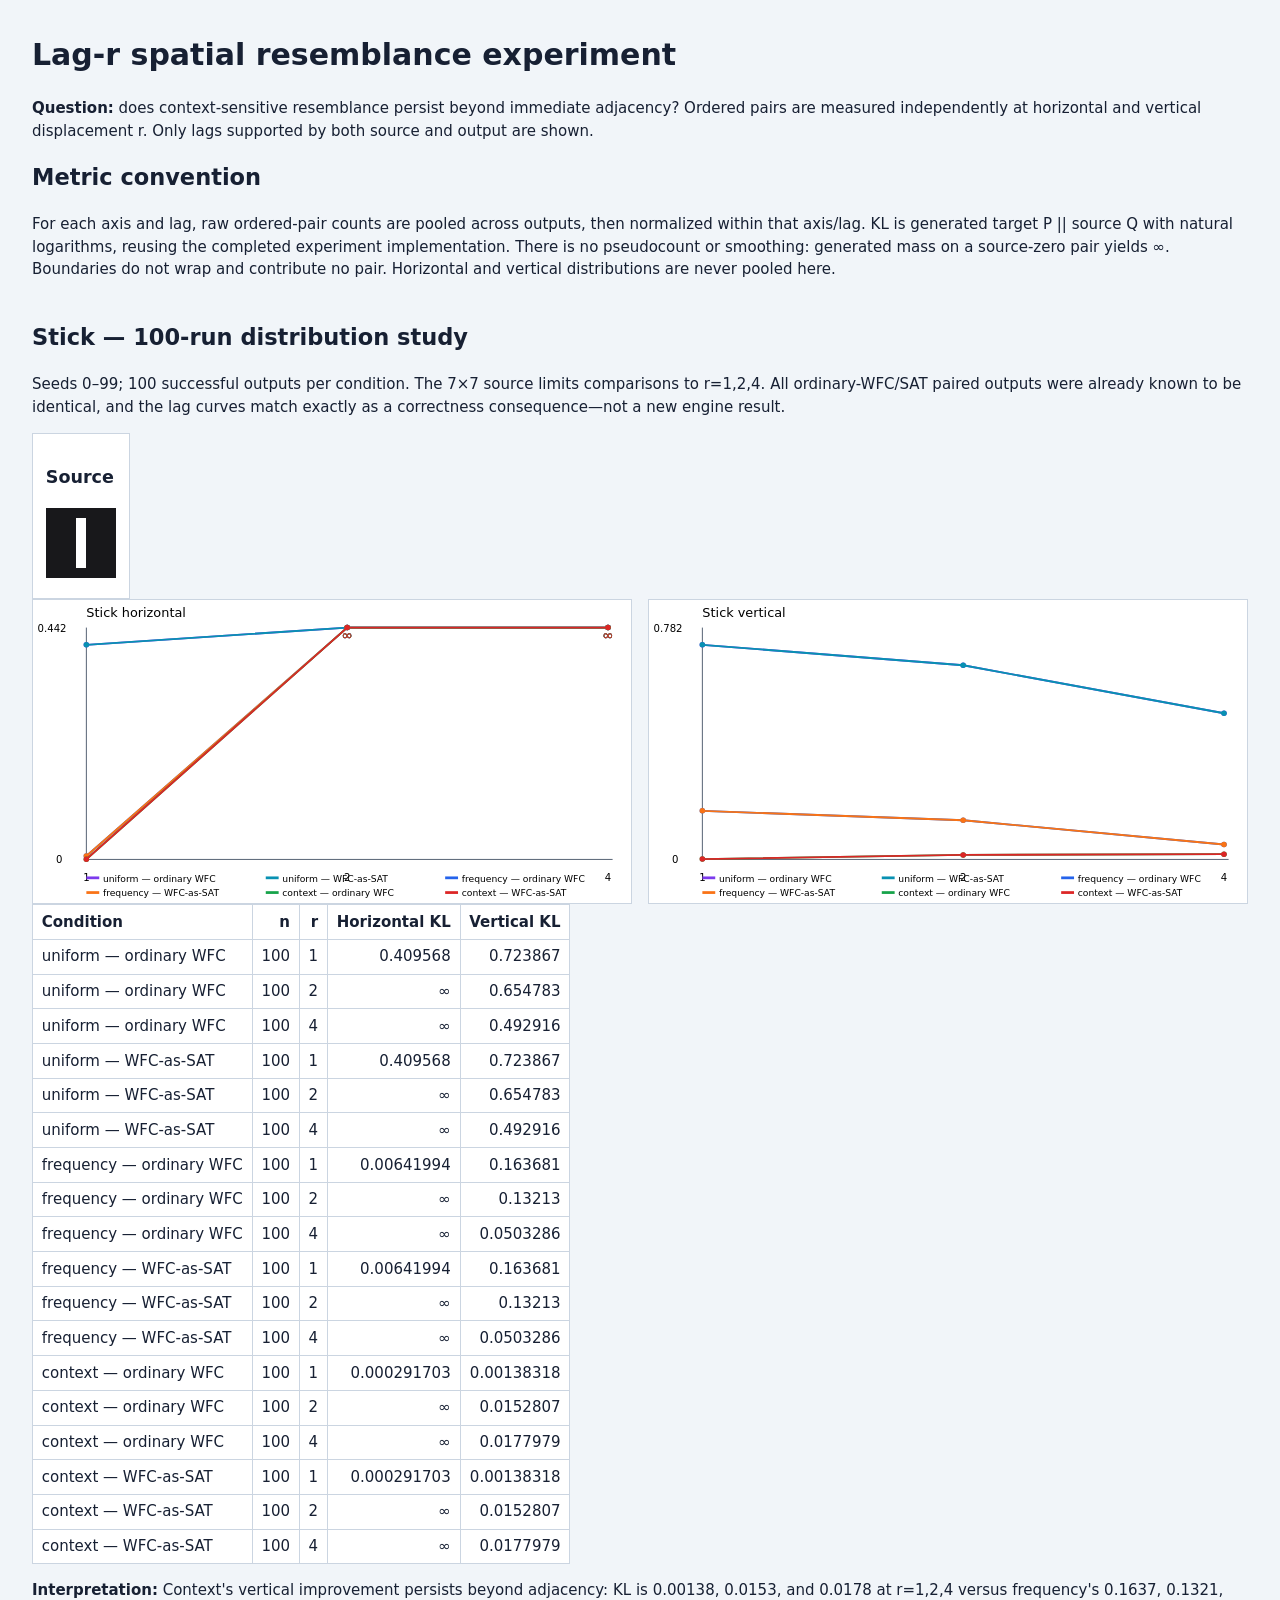
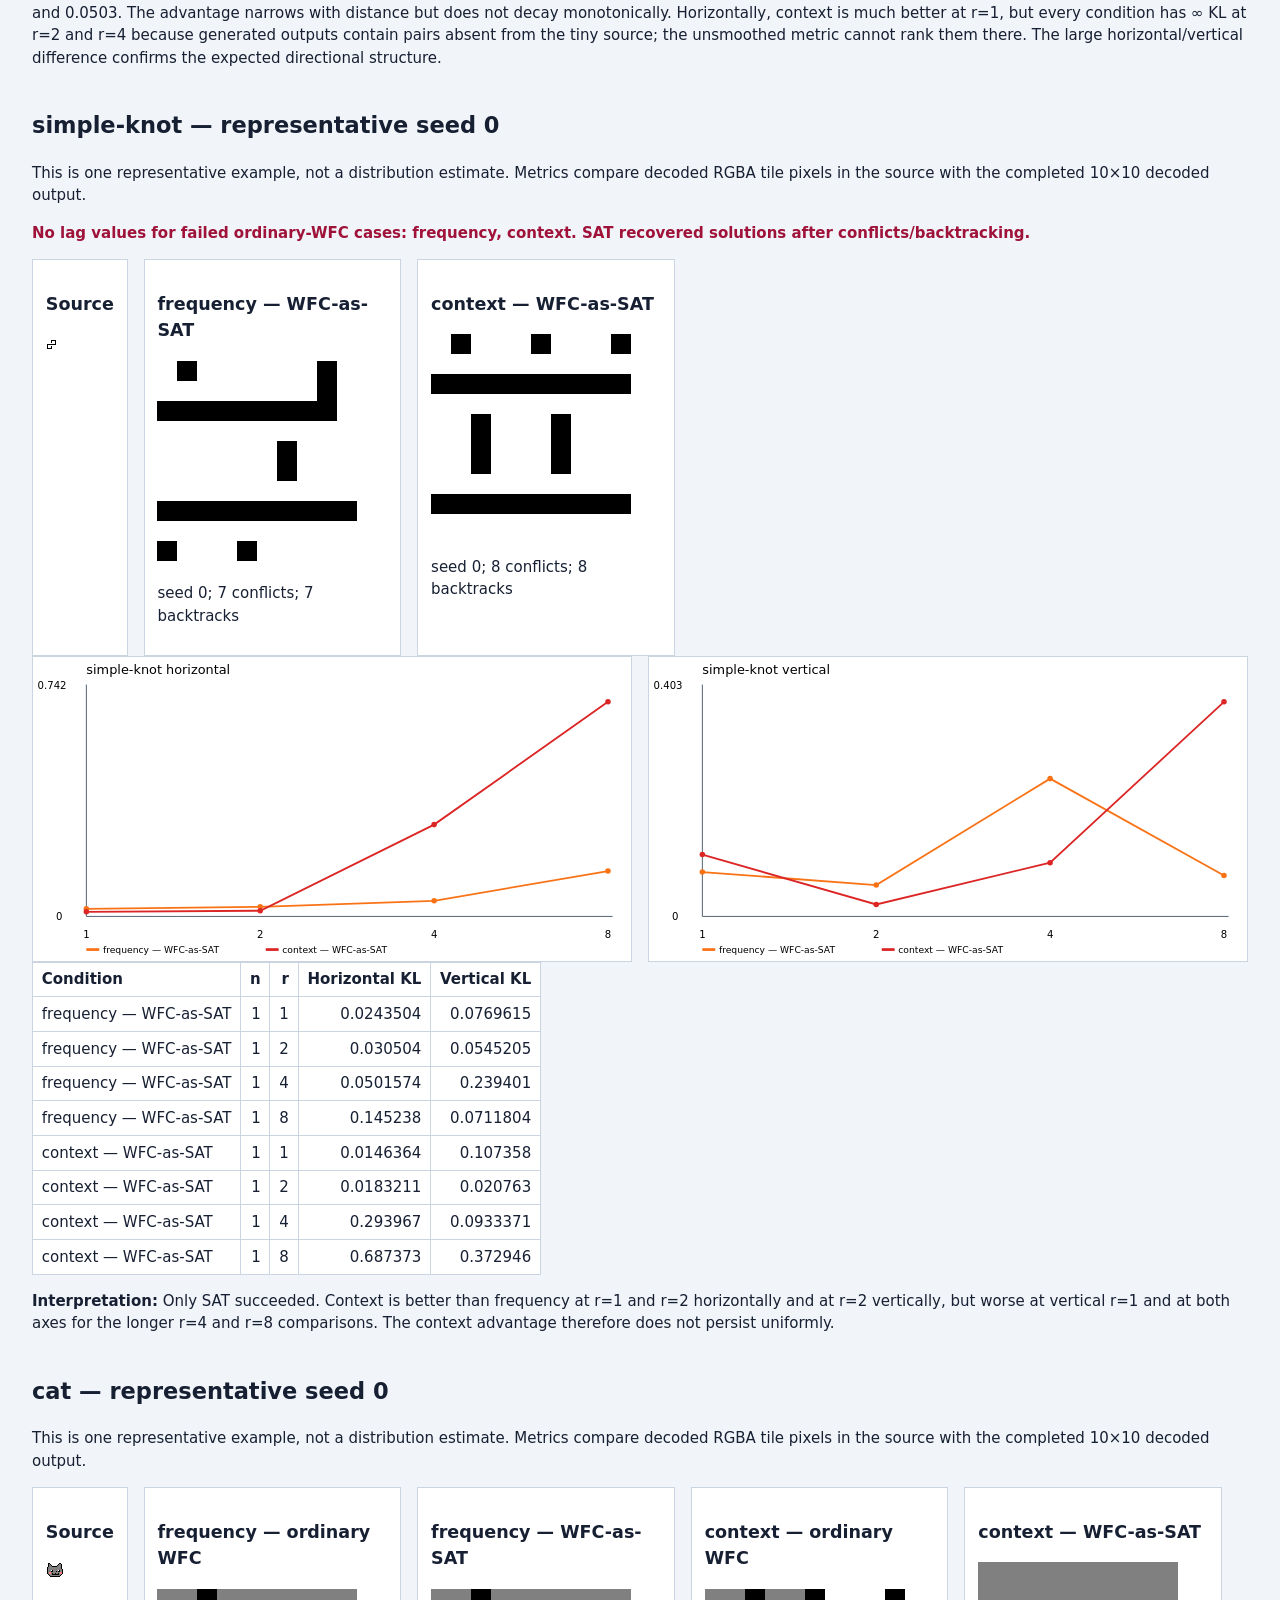
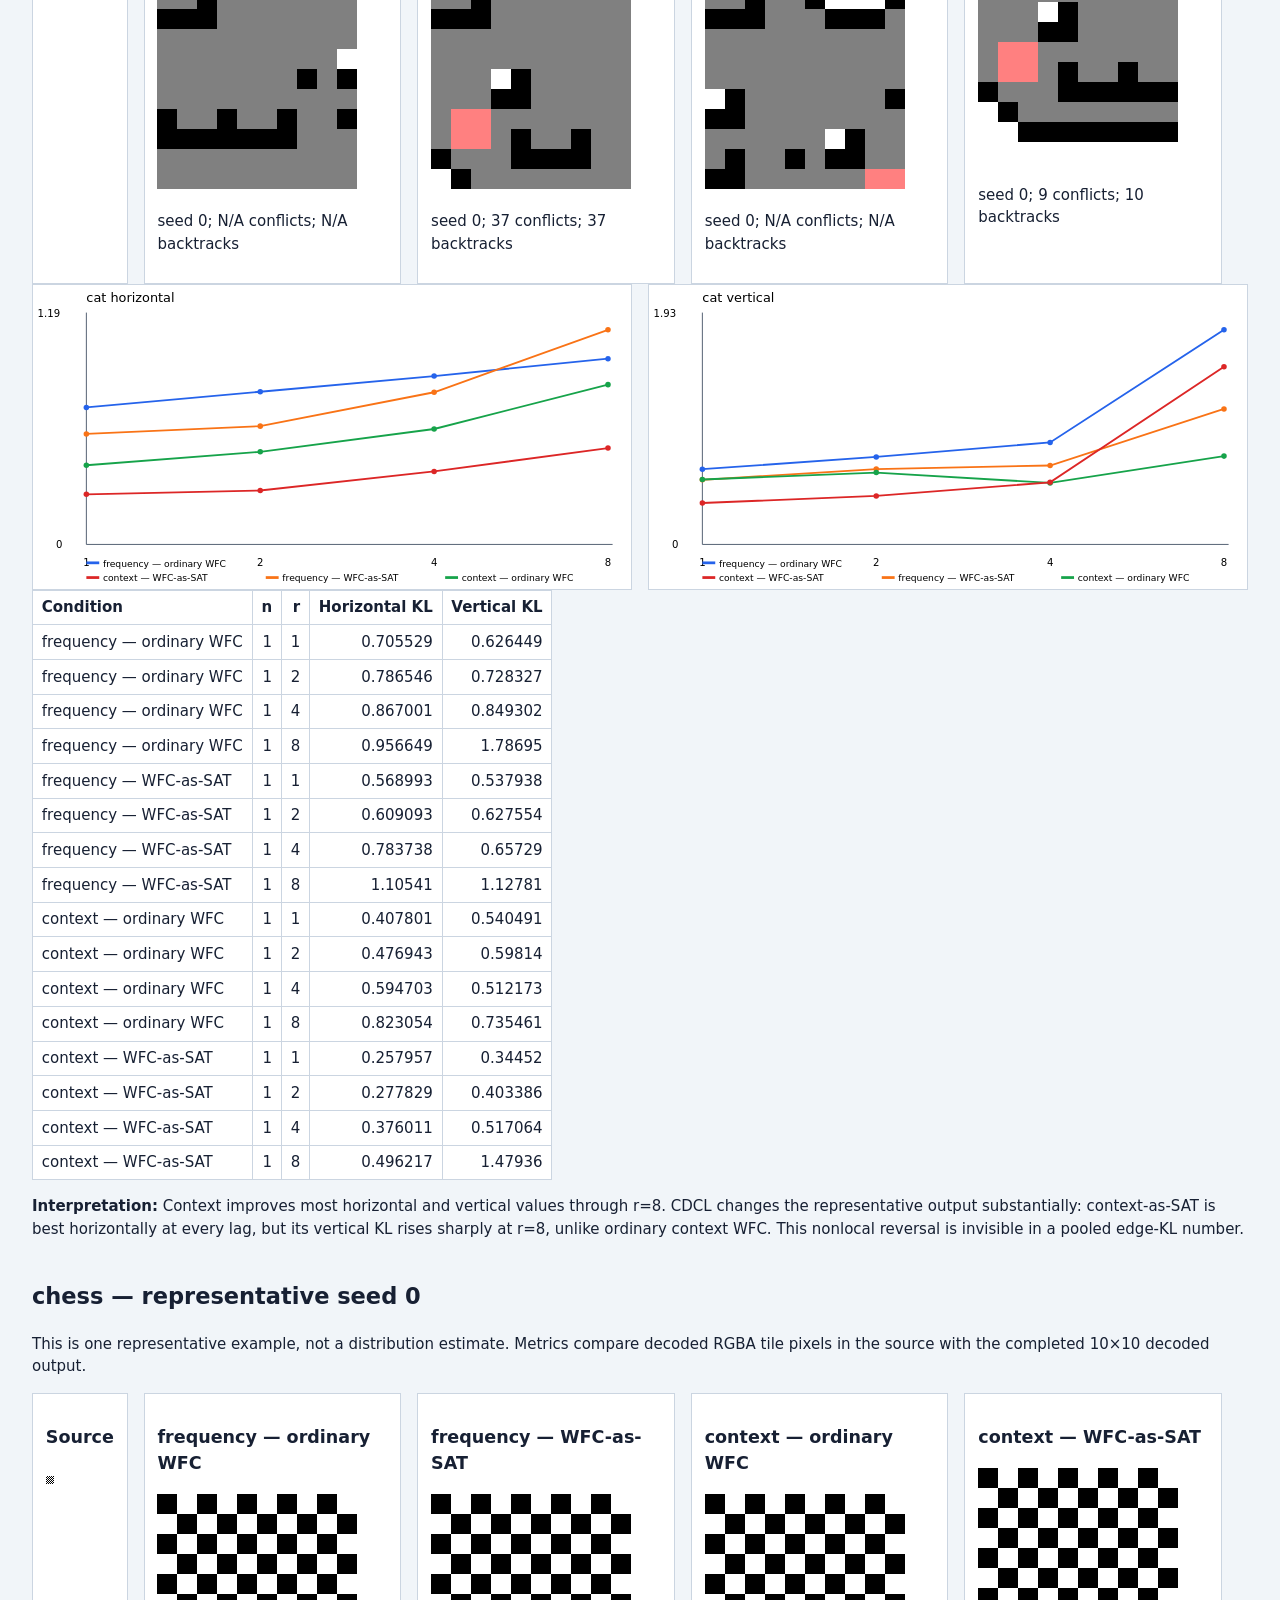
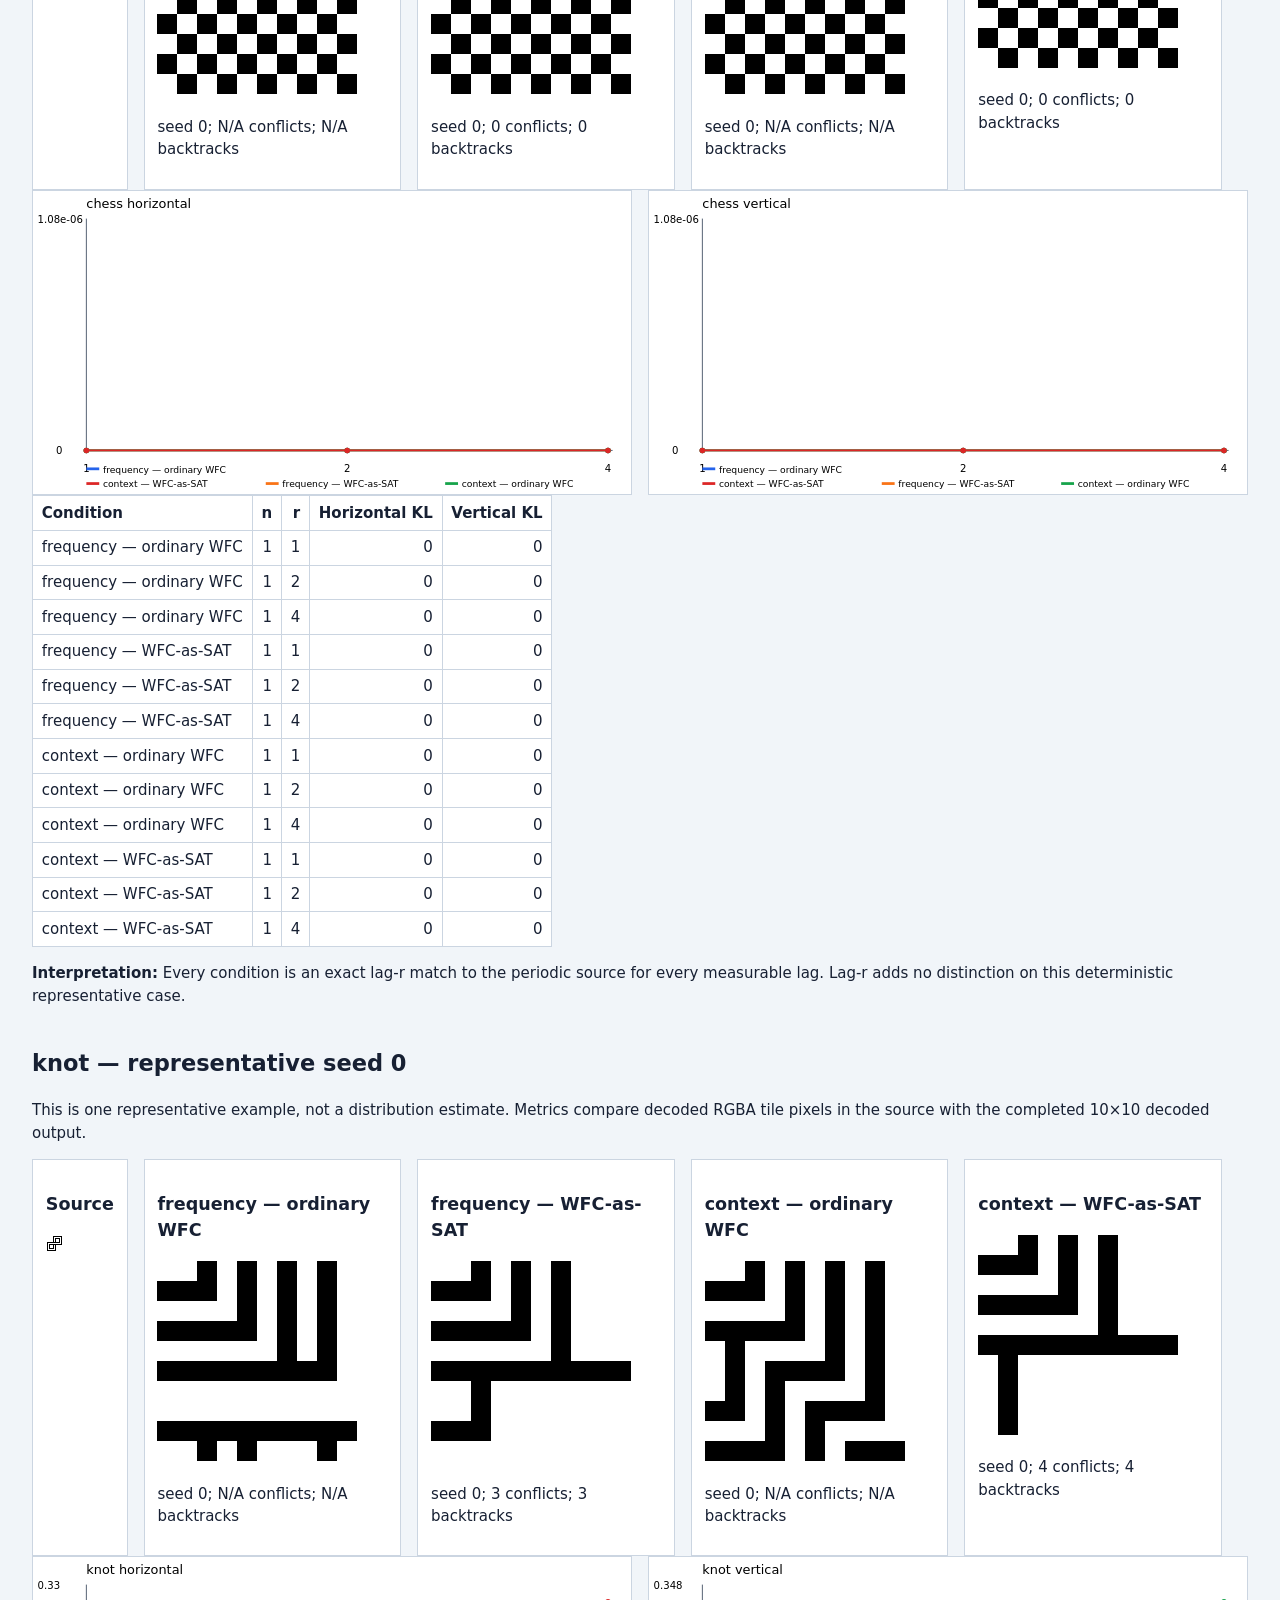
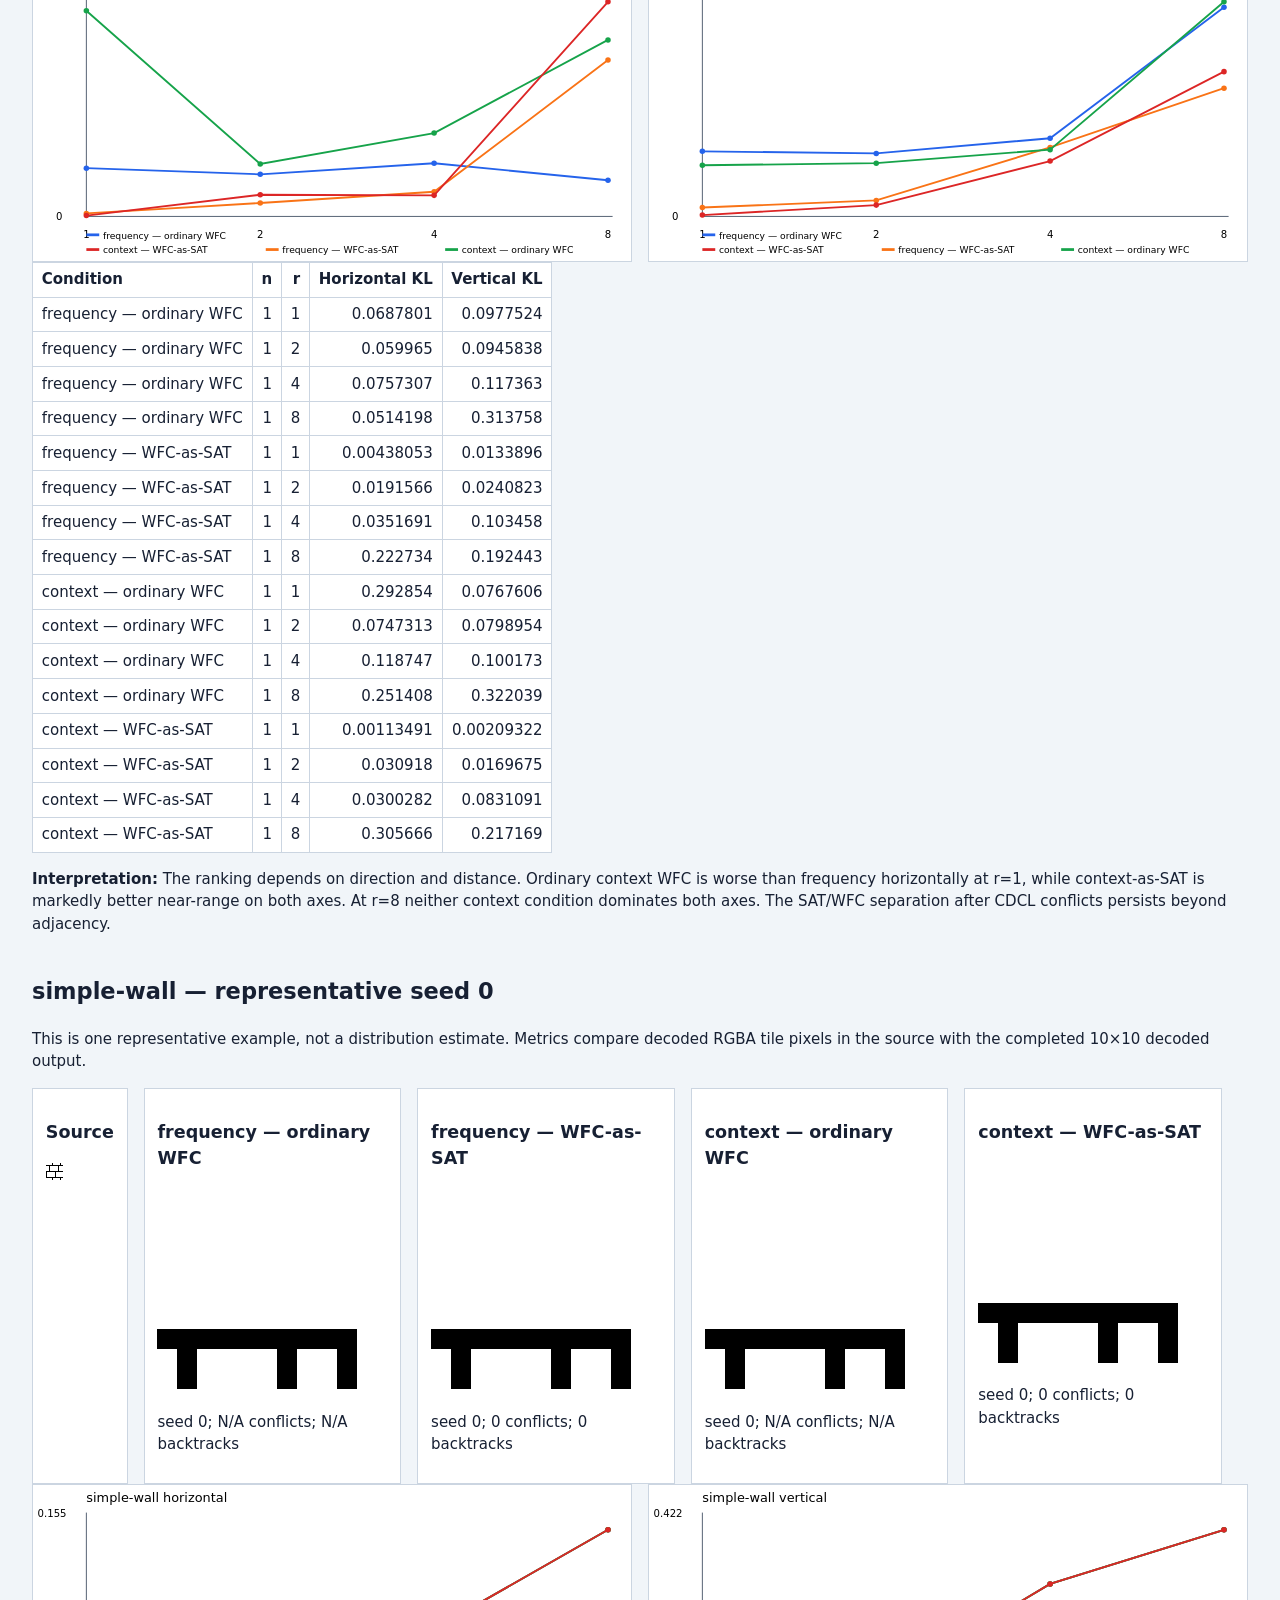
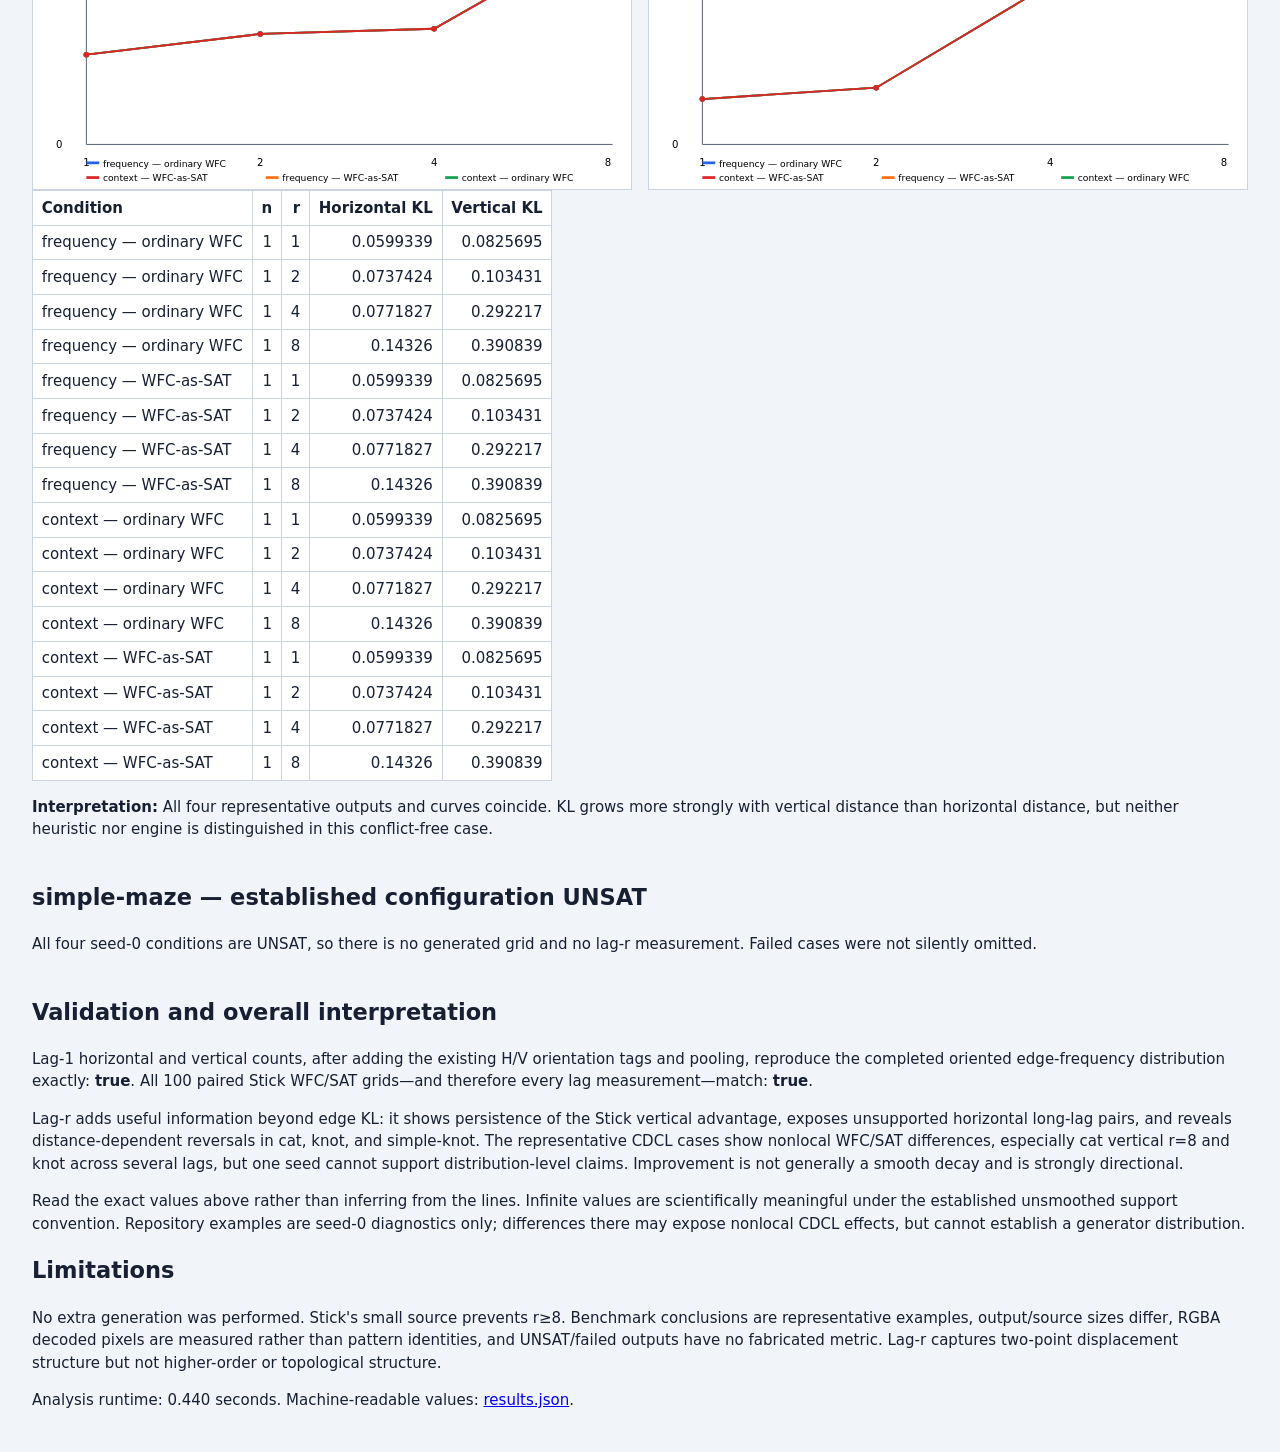
==== context-sensitive-results/lag-r/index.html @ f131f4b6 "Add lag-r pair-frequency analysis" ====
<!doctype html><html><head><meta charset="utf-8"><title>Lag-r spatial resemblance</title><style>body{font:15px/1.5 system-ui;margin:2rem;background:#f1f5f9;color:#172033}main{max-width:1450px}section{margin:2.5rem 0}.gallery{display:flex;flex-wrap:wrap;gap:1rem}article{background:white;border:1px solid #cbd5e1;padding:.8rem;max-width:230px}img{image-rendering:pixelated;max-width:200px;max-height:200px}.plots{display:grid;grid-template-columns:repeat(auto-fit,minmax(500px,1fr));gap:1rem}svg,table{background:white;border:1px solid #cbd5e1}table{border-collapse:collapse}th,td{padding:.35rem .55rem;border:1px solid #cbd5e1;text-align:right}th:first-child,td:first-child{text-align:left}.warning{color:#9f1239;font-weight:600}code{background:#e2e8f0;padding:.1rem .25rem}</style></head><body><main><h1>Lag-r spatial resemblance experiment</h1><p><strong>Question:</strong> does context-sensitive resemblance persist beyond immediate adjacency? Ordered pairs are measured independently at horizontal and vertical displacement r. Only lags supported by both source and output are shown.</p><h2>Metric convention</h2><p>For each axis and lag, raw ordered-pair counts are pooled across outputs, then normalized within that axis/lag. KL is generated target P || source Q with natural logarithms, reusing the completed experiment implementation. There is no pseudocount or smoothing: generated mass on a source-zero pair yields ∞. Boundaries do not wrap and contribute no pair. Horizontal and vertical distributions are never pooled here.</p><section><h2>Stick — 100-run distribution study</h2><p>Seeds 0–99; 100 successful outputs per condition. The 7×7 source limits comparisons to r=1,2,4. All ordinary-WFC/SAT paired outputs were already known to be identical, and the lag curves match exactly as a correctness consequence—not a new engine result.</p><div class="gallery"><article><h3>Source</h3><img src="stick-source.png" alt="Stick source"></article></div><div class="plots"><svg viewBox="0 0 650 330" role="img" aria-label="Stick horizontal"><rect width="100%" height="100%" fill="white"/><text x="58" y="18" font-size="14">Stick horizontal</text><line x1="58" y1="282" x2="630" y2="282" stroke="#475569"/><line x1="58" y1="30" x2="58" y2="282" stroke="#475569"/><text x="5" y="35" font-size="11">0.442</text><text x="25" y="286" font-size="11">0</text><text x="58.0" y="305" text-anchor="middle" font-size="11">1</text><text x="341.5" y="305" text-anchor="middle" font-size="11">2</text><text x="625.0" y="305" text-anchor="middle" font-size="11">4</text><polyline points="58.0,48.7 341.5,30.0 625.0,30.0" fill="none" stroke="#7c3aed" stroke-width="2"/><circle cx="58.0" cy="48.7" r="3" fill="#7c3aed"/><title>uniform — ordinary WFC: 0.409568</title><circle cx="341.5" cy="30.0" r="3" fill="#7c3aed"/><title>uniform — ordinary WFC: ∞</title><text x="341.5" y="43.0" text-anchor="middle" fill="#7c3aed">∞</text><circle cx="625.0" cy="30.0" r="3" fill="#7c3aed"/><title>uniform — ordinary WFC: ∞</title><text x="625.0" y="43.0" text-anchor="middle" fill="#7c3aed">∞</text><polyline points="58.0,48.7 341.5,30.0 625.0,30.0" fill="none" stroke="#0891b2" stroke-width="2"/><circle cx="58.0" cy="48.7" r="3" fill="#0891b2"/><title>uniform — WFC-as-SAT: 0.409568</title><circle cx="341.5" cy="30.0" r="3" fill="#0891b2"/><title>uniform — WFC-as-SAT: ∞</title><text x="341.5" y="43.0" text-anchor="middle" fill="#0891b2">∞</text><circle cx="625.0" cy="30.0" r="3" fill="#0891b2"/><title>uniform — WFC-as-SAT: ∞</title><text x="625.0" y="43.0" text-anchor="middle" fill="#0891b2">∞</text><polyline points="58.0,278.3 341.5,30.0 625.0,30.0" fill="none" stroke="#2563eb" stroke-width="2"/><circle cx="58.0" cy="278.3" r="3" fill="#2563eb"/><title>frequency — ordinary WFC: 0.00641994</title><circle cx="341.5" cy="30.0" r="3" fill="#2563eb"/><title>frequency — ordinary WFC: ∞</title><text x="341.5" y="43.0" text-anchor="middle" fill="#2563eb">∞</text><circle cx="625.0" cy="30.0" r="3" fill="#2563eb"/><title>frequency — ordinary WFC: ∞</title><text x="625.0" y="43.0" text-anchor="middle" fill="#2563eb">∞</text><polyline points="58.0,278.3 341.5,30.0 625.0,30.0" fill="none" stroke="#f97316" stroke-width="2"/><circle cx="58.0" cy="278.3" r="3" fill="#f97316"/><title>frequency — WFC-as-SAT: 0.00641994</title><circle cx="341.5" cy="30.0" r="3" fill="#f97316"/><title>frequency — WFC-as-SAT: ∞</title><text x="341.5" y="43.0" text-anchor="middle" fill="#f97316">∞</text><circle cx="625.0" cy="30.0" r="3" fill="#f97316"/><title>frequency — WFC-as-SAT: ∞</title><text x="625.0" y="43.0" text-anchor="middle" fill="#f97316">∞</text><polyline points="58.0,281.8 341.5,30.0 625.0,30.0" fill="none" stroke="#16a34a" stroke-width="2"/><circle cx="58.0" cy="281.8" r="3" fill="#16a34a"/><title>context — ordinary WFC: 0.000291703</title><circle cx="341.5" cy="30.0" r="3" fill="#16a34a"/><title>context — ordinary WFC: ∞</title><text x="341.5" y="43.0" text-anchor="middle" fill="#16a34a">∞</text><circle cx="625.0" cy="30.0" r="3" fill="#16a34a"/><title>context — ordinary WFC: ∞</title><text x="625.0" y="43.0" text-anchor="middle" fill="#16a34a">∞</text><polyline points="58.0,281.8 341.5,30.0 625.0,30.0" fill="none" stroke="#dc2626" stroke-width="2"/><circle cx="58.0" cy="281.8" r="3" fill="#dc2626"/><title>context — WFC-as-SAT: 0.000291703</title><circle cx="341.5" cy="30.0" r="3" fill="#dc2626"/><title>context — WFC-as-SAT: ∞</title><text x="341.5" y="43.0" text-anchor="middle" fill="#dc2626">∞</text><circle cx="625.0" cy="30.0" r="3" fill="#dc2626"/><title>context — WFC-as-SAT: ∞</title><text x="625.0" y="43.0" text-anchor="middle" fill="#dc2626">∞</text><line x1="58" y1="302" x2="72" y2="302" stroke="#7c3aed" stroke-width="3"/><text x="76" y="306" font-size="10">uniform — ordinary WFC</text><line x1="253" y1="302" x2="267" y2="302" stroke="#0891b2" stroke-width="3"/><text x="271" y="306" font-size="10">uniform — WFC-as-SAT</text><line x1="448" y1="302" x2="462" y2="302" stroke="#2563eb" stroke-width="3"/><text x="466" y="306" font-size="10">frequency — ordinary WFC</text><line x1="58" y1="318" x2="72" y2="318" stroke="#f97316" stroke-width="3"/><text x="76" y="322" font-size="10">frequency — WFC-as-SAT</text><line x1="253" y1="318" x2="267" y2="318" stroke="#16a34a" stroke-width="3"/><text x="271" y="322" font-size="10">context — ordinary WFC</text><line x1="448" y1="318" x2="462" y2="318" stroke="#dc2626" stroke-width="3"/><text x="466" y="322" font-size="10">context — WFC-as-SAT</text></svg><svg viewBox="0 0 650 330" role="img" aria-label="Stick vertical"><rect width="100%" height="100%" fill="white"/><text x="58" y="18" font-size="14">Stick vertical</text><line x1="58" y1="282" x2="630" y2="282" stroke="#475569"/><line x1="58" y1="30" x2="58" y2="282" stroke="#475569"/><text x="5" y="35" font-size="11">0.782</text><text x="25" y="286" font-size="11">0</text><text x="58.0" y="305" text-anchor="middle" font-size="11">1</text><text x="341.5" y="305" text-anchor="middle" font-size="11">2</text><text x="625.0" y="305" text-anchor="middle" font-size="11">4</text><polyline points="58.0,48.7 341.5,70.9 625.0,123.1" fill="none" stroke="#7c3aed" stroke-width="2"/><circle cx="58.0" cy="48.7" r="3" fill="#7c3aed"/><title>uniform — ordinary WFC: 0.723867</title><circle cx="341.5" cy="70.9" r="3" fill="#7c3aed"/><title>uniform — ordinary WFC: 0.654783</title><circle cx="625.0" cy="123.1" r="3" fill="#7c3aed"/><title>uniform — ordinary WFC: 0.492916</title><polyline points="58.0,48.7 341.5,70.9 625.0,123.1" fill="none" stroke="#0891b2" stroke-width="2"/><circle cx="58.0" cy="48.7" r="3" fill="#0891b2"/><title>uniform — WFC-as-SAT: 0.723867</title><circle cx="341.5" cy="70.9" r="3" fill="#0891b2"/><title>uniform — WFC-as-SAT: 0.654783</title><circle cx="625.0" cy="123.1" r="3" fill="#0891b2"/><title>uniform — WFC-as-SAT: 0.492916</title><polyline points="58.0,229.2 341.5,239.4 625.0,265.8" fill="none" stroke="#2563eb" stroke-width="2"/><circle cx="58.0" cy="229.2" r="3" fill="#2563eb"/><title>frequency — ordinary WFC: 0.163681</title><circle cx="341.5" cy="239.4" r="3" fill="#2563eb"/><title>frequency — ordinary WFC: 0.13213</title><circle cx="625.0" cy="265.8" r="3" fill="#2563eb"/><title>frequency — ordinary WFC: 0.0503286</title><polyline points="58.0,229.2 341.5,239.4 625.0,265.8" fill="none" stroke="#f97316" stroke-width="2"/><circle cx="58.0" cy="229.2" r="3" fill="#f97316"/><title>frequency — WFC-as-SAT: 0.163681</title><circle cx="341.5" cy="239.4" r="3" fill="#f97316"/><title>frequency — WFC-as-SAT: 0.13213</title><circle cx="625.0" cy="265.8" r="3" fill="#f97316"/><title>frequency — WFC-as-SAT: 0.0503286</title><polyline points="58.0,281.6 341.5,277.1 625.0,276.3" fill="none" stroke="#16a34a" stroke-width="2"/><circle cx="58.0" cy="281.6" r="3" fill="#16a34a"/><title>context — ordinary WFC: 0.00138318</title><circle cx="341.5" cy="277.1" r="3" fill="#16a34a"/><title>context — ordinary WFC: 0.0152807</title><circle cx="625.0" cy="276.3" r="3" fill="#16a34a"/><title>context — ordinary WFC: 0.0177979</title><polyline points="58.0,281.6 341.5,277.1 625.0,276.3" fill="none" stroke="#dc2626" stroke-width="2"/><circle cx="58.0" cy="281.6" r="3" fill="#dc2626"/><title>context — WFC-as-SAT: 0.00138318</title><circle cx="341.5" cy="277.1" r="3" fill="#dc2626"/><title>context — WFC-as-SAT: 0.0152807</title><circle cx="625.0" cy="276.3" r="3" fill="#dc2626"/><title>context — WFC-as-SAT: 0.0177979</title><line x1="58" y1="302" x2="72" y2="302" stroke="#7c3aed" stroke-width="3"/><text x="76" y="306" font-size="10">uniform — ordinary WFC</text><line x1="253" y1="302" x2="267" y2="302" stroke="#0891b2" stroke-width="3"/><text x="271" y="306" font-size="10">uniform — WFC-as-SAT</text><line x1="448" y1="302" x2="462" y2="302" stroke="#2563eb" stroke-width="3"/><text x="466" y="306" font-size="10">frequency — ordinary WFC</text><line x1="58" y1="318" x2="72" y2="318" stroke="#f97316" stroke-width="3"/><text x="76" y="322" font-size="10">frequency — WFC-as-SAT</text><line x1="253" y1="318" x2="267" y2="318" stroke="#16a34a" stroke-width="3"/><text x="271" y="322" font-size="10">context — ordinary WFC</text><line x1="448" y1="318" x2="462" y2="318" stroke="#dc2626" stroke-width="3"/><text x="466" y="322" font-size="10">context — WFC-as-SAT</text></svg></div><table><thead><tr><th>Condition</th><th>n</th><th>r</th><th>Horizontal KL</th><th>Vertical KL</th></tr></thead><tbody><tr><td>uniform — ordinary WFC</td><td>100</td><td>1</td><td>0.409568</td><td>0.723867</td></tr><tr><td>uniform — ordinary WFC</td><td>100</td><td>2</td><td>∞</td><td>0.654783</td></tr><tr><td>uniform — ordinary WFC</td><td>100</td><td>4</td><td>∞</td><td>0.492916</td></tr><tr><td>uniform — WFC-as-SAT</td><td>100</td><td>1</td><td>0.409568</td><td>0.723867</td></tr><tr><td>uniform — WFC-as-SAT</td><td>100</td><td>2</td><td>∞</td><td>0.654783</td></tr><tr><td>uniform — WFC-as-SAT</td><td>100</td><td>4</td><td>∞</td><td>0.492916</td></tr><tr><td>frequency — ordinary WFC</td><td>100</td><td>1</td><td>0.00641994</td><td>0.163681</td></tr><tr><td>frequency — ordinary WFC</td><td>100</td><td>2</td><td>∞</td><td>0.13213</td></tr><tr><td>frequency — ordinary WFC</td><td>100</td><td>4</td><td>∞</td><td>0.0503286</td></tr><tr><td>frequency — WFC-as-SAT</td><td>100</td><td>1</td><td>0.00641994</td><td>0.163681</td></tr><tr><td>frequency — WFC-as-SAT</td><td>100</td><td>2</td><td>∞</td><td>0.13213</td></tr><tr><td>frequency — WFC-as-SAT</td><td>100</td><td>4</td><td>∞</td><td>0.0503286</td></tr><tr><td>context — ordinary WFC</td><td>100</td><td>1</td><td>0.000291703</td><td>0.00138318</td></tr><tr><td>context — ordinary WFC</td><td>100</td><td>2</td><td>∞</td><td>0.0152807</td></tr><tr><td>context — ordinary WFC</td><td>100</td><td>4</td><td>∞</td><td>0.0177979</td></tr><tr><td>context — WFC-as-SAT</td><td>100</td><td>1</td><td>0.000291703</td><td>0.00138318</td></tr><tr><td>context — WFC-as-SAT</td><td>100</td><td>2</td><td>∞</td><td>0.0152807</td></tr><tr><td>context — WFC-as-SAT</td><td>100</td><td>4</td><td>∞</td><td>0.0177979</td></tr></tbody></table><p><strong>Interpretation:</strong> Context's vertical improvement persists beyond adjacency: KL is 0.00138, 0.0153, and 0.0178 at r=1,2,4 versus frequency's 0.1637, 0.1321, and 0.0503. The advantage narrows with distance but does not decay monotonically. Horizontally, context is much better at r=1, but every condition has ∞ KL at r=2 and r=4 because generated outputs contain pairs absent from the tiny source; the unsmoothed metric cannot rank them there. The large horizontal/vertical difference confirms the expected directional structure.</p></section><section><h2>simple-knot — representative seed 0</h2><p>This is one representative example, not a distribution estimate. Metrics compare decoded RGBA tile pixels in the source with the completed 10×10 decoded output.</p><p class="warning">No lag values for failed ordinary-WFC cases: frequency, context. SAT recovered solutions after conflicts/backtracking.</p><div class="gallery"><article><h3>Source</h3><img src="../../examples/simple-knot.png" alt="simple-knot source"></article><article><h3>frequency — WFC-as-SAT</h3><img src="../meeting-report/benchmarks/simple-knot-frequency-wfc-as-sat.png" alt="frequency — WFC-as-SAT"><p>seed 0; 7 conflicts; 7 backtracks</p></article><article><h3>context — WFC-as-SAT</h3><img src="../meeting-report/benchmarks/simple-knot-context-wfc-as-sat.png" alt="context — WFC-as-SAT"><p>seed 0; 8 conflicts; 8 backtracks</p></article></div><div class="plots"><svg viewBox="0 0 650 330" role="img" aria-label="simple-knot horizontal"><rect width="100%" height="100%" fill="white"/><text x="58" y="18" font-size="14">simple-knot horizontal</text><line x1="58" y1="282" x2="630" y2="282" stroke="#475569"/><line x1="58" y1="30" x2="58" y2="282" stroke="#475569"/><text x="5" y="35" font-size="11">0.742</text><text x="25" y="286" font-size="11">0</text><text x="58.0" y="305" text-anchor="middle" font-size="11">1</text><text x="247.0" y="305" text-anchor="middle" font-size="11">2</text><text x="436.0" y="305" text-anchor="middle" font-size="11">4</text><text x="625.0" y="305" text-anchor="middle" font-size="11">8</text><polyline points="58.0,273.7 247.0,271.6 436.0,265.0 625.0,232.7" fill="none" stroke="#f97316" stroke-width="2"/><circle cx="58.0" cy="273.7" r="3" fill="#f97316"/><title>frequency — WFC-as-SAT: 0.0243504</title><circle cx="247.0" cy="271.6" r="3" fill="#f97316"/><title>frequency — WFC-as-SAT: 0.030504</title><circle cx="436.0" cy="265.0" r="3" fill="#f97316"/><title>frequency — WFC-as-SAT: 0.0501574</title><circle cx="625.0" cy="232.7" r="3" fill="#f97316"/><title>frequency — WFC-as-SAT: 0.145238</title><polyline points="58.0,277.0 247.0,275.8 436.0,182.2 625.0,48.7" fill="none" stroke="#dc2626" stroke-width="2"/><circle cx="58.0" cy="277.0" r="3" fill="#dc2626"/><title>context — WFC-as-SAT: 0.0146364</title><circle cx="247.0" cy="275.8" r="3" fill="#dc2626"/><title>context — WFC-as-SAT: 0.0183211</title><circle cx="436.0" cy="182.2" r="3" fill="#dc2626"/><title>context — WFC-as-SAT: 0.293967</title><circle cx="625.0" cy="48.7" r="3" fill="#dc2626"/><title>context — WFC-as-SAT: 0.687373</title><line x1="58" y1="318" x2="72" y2="318" stroke="#f97316" stroke-width="3"/><text x="76" y="322" font-size="10">frequency — WFC-as-SAT</text><line x1="253" y1="318" x2="267" y2="318" stroke="#dc2626" stroke-width="3"/><text x="271" y="322" font-size="10">context — WFC-as-SAT</text></svg><svg viewBox="0 0 650 330" role="img" aria-label="simple-knot vertical"><rect width="100%" height="100%" fill="white"/><text x="58" y="18" font-size="14">simple-knot vertical</text><line x1="58" y1="282" x2="630" y2="282" stroke="#475569"/><line x1="58" y1="30" x2="58" y2="282" stroke="#475569"/><text x="5" y="35" font-size="11">0.403</text><text x="25" y="286" font-size="11">0</text><text x="58.0" y="305" text-anchor="middle" font-size="11">1</text><text x="247.0" y="305" text-anchor="middle" font-size="11">2</text><text x="436.0" y="305" text-anchor="middle" font-size="11">4</text><text x="625.0" y="305" text-anchor="middle" font-size="11">8</text><polyline points="58.0,233.8 247.0,247.9 436.0,132.2 625.0,237.5" fill="none" stroke="#f97316" stroke-width="2"/><circle cx="58.0" cy="233.8" r="3" fill="#f97316"/><title>frequency — WFC-as-SAT: 0.0769615</title><circle cx="247.0" cy="247.9" r="3" fill="#f97316"/><title>frequency — WFC-as-SAT: 0.0545205</title><circle cx="436.0" cy="132.2" r="3" fill="#f97316"/><title>frequency — WFC-as-SAT: 0.239401</title><circle cx="625.0" cy="237.5" r="3" fill="#f97316"/><title>frequency — WFC-as-SAT: 0.0711804</title><polyline points="58.0,214.8 247.0,269.0 436.0,223.6 625.0,48.7" fill="none" stroke="#dc2626" stroke-width="2"/><circle cx="58.0" cy="214.8" r="3" fill="#dc2626"/><title>context — WFC-as-SAT: 0.107358</title><circle cx="247.0" cy="269.0" r="3" fill="#dc2626"/><title>context — WFC-as-SAT: 0.020763</title><circle cx="436.0" cy="223.6" r="3" fill="#dc2626"/><title>context — WFC-as-SAT: 0.0933371</title><circle cx="625.0" cy="48.7" r="3" fill="#dc2626"/><title>context — WFC-as-SAT: 0.372946</title><line x1="58" y1="318" x2="72" y2="318" stroke="#f97316" stroke-width="3"/><text x="76" y="322" font-size="10">frequency — WFC-as-SAT</text><line x1="253" y1="318" x2="267" y2="318" stroke="#dc2626" stroke-width="3"/><text x="271" y="322" font-size="10">context — WFC-as-SAT</text></svg></div><table><thead><tr><th>Condition</th><th>n</th><th>r</th><th>Horizontal KL</th><th>Vertical KL</th></tr></thead><tbody><tr><td>frequency — WFC-as-SAT</td><td>1</td><td>1</td><td>0.0243504</td><td>0.0769615</td></tr><tr><td>frequency — WFC-as-SAT</td><td>1</td><td>2</td><td>0.030504</td><td>0.0545205</td></tr><tr><td>frequency — WFC-as-SAT</td><td>1</td><td>4</td><td>0.0501574</td><td>0.239401</td></tr><tr><td>frequency — WFC-as-SAT</td><td>1</td><td>8</td><td>0.145238</td><td>0.0711804</td></tr><tr><td>context — WFC-as-SAT</td><td>1</td><td>1</td><td>0.0146364</td><td>0.107358</td></tr><tr><td>context — WFC-as-SAT</td><td>1</td><td>2</td><td>0.0183211</td><td>0.020763</td></tr><tr><td>context — WFC-as-SAT</td><td>1</td><td>4</td><td>0.293967</td><td>0.0933371</td></tr><tr><td>context — WFC-as-SAT</td><td>1</td><td>8</td><td>0.687373</td><td>0.372946</td></tr></tbody></table><p><strong>Interpretation:</strong> Only SAT succeeded. Context is better than frequency at r=1 and r=2 horizontally and at r=2 vertically, but worse at vertical r=1 and at both axes for the longer r=4 and r=8 comparisons. The context advantage therefore does not persist uniformly.</p></section><section><h2>cat — representative seed 0</h2><p>This is one representative example, not a distribution estimate. Metrics compare decoded RGBA tile pixels in the source with the completed 10×10 decoded output.</p><div class="gallery"><article><h3>Source</h3><img src="../../examples/cat.png" alt="cat source"></article><article><h3>frequency — ordinary WFC</h3><img src="../meeting-report/benchmarks/cat-frequency-ordinary-wfc.png" alt="frequency — ordinary WFC"><p>seed 0; N/A conflicts; N/A backtracks</p></article><article><h3>frequency — WFC-as-SAT</h3><img src="../meeting-report/benchmarks/cat-frequency-wfc-as-sat.png" alt="frequency — WFC-as-SAT"><p>seed 0; 37 conflicts; 37 backtracks</p></article><article><h3>context — ordinary WFC</h3><img src="../meeting-report/benchmarks/cat-context-ordinary-wfc.png" alt="context — ordinary WFC"><p>seed 0; N/A conflicts; N/A backtracks</p></article><article><h3>context — WFC-as-SAT</h3><img src="../meeting-report/benchmarks/cat-context-wfc-as-sat.png" alt="context — WFC-as-SAT"><p>seed 0; 9 conflicts; 10 backtracks</p></article></div><div class="plots"><svg viewBox="0 0 650 330" role="img" aria-label="cat horizontal"><rect width="100%" height="100%" fill="white"/><text x="58" y="18" font-size="14">cat horizontal</text><line x1="58" y1="282" x2="630" y2="282" stroke="#475569"/><line x1="58" y1="30" x2="58" y2="282" stroke="#475569"/><text x="5" y="35" font-size="11">1.19</text><text x="25" y="286" font-size="11">0</text><text x="58.0" y="305" text-anchor="middle" font-size="11">1</text><text x="247.0" y="305" text-anchor="middle" font-size="11">2</text><text x="436.0" y="305" text-anchor="middle" font-size="11">4</text><text x="625.0" y="305" text-anchor="middle" font-size="11">8</text><polyline points="58.0,133.1 247.0,116.0 436.0,99.0 625.0,80.1" fill="none" stroke="#2563eb" stroke-width="2"/><circle cx="58.0" cy="133.1" r="3" fill="#2563eb"/><title>frequency — ordinary WFC: 0.705529</title><circle cx="247.0" cy="116.0" r="3" fill="#2563eb"/><title>frequency — ordinary WFC: 0.786546</title><circle cx="436.0" cy="99.0" r="3" fill="#2563eb"/><title>frequency — ordinary WFC: 0.867001</title><circle cx="625.0" cy="80.1" r="3" fill="#2563eb"/><title>frequency — ordinary WFC: 0.956649</title><polyline points="58.0,161.9 247.0,153.4 436.0,116.6 625.0,48.7" fill="none" stroke="#f97316" stroke-width="2"/><circle cx="58.0" cy="161.9" r="3" fill="#f97316"/><title>frequency — WFC-as-SAT: 0.568993</title><circle cx="247.0" cy="153.4" r="3" fill="#f97316"/><title>frequency — WFC-as-SAT: 0.609093</title><circle cx="436.0" cy="116.6" r="3" fill="#f97316"/><title>frequency — WFC-as-SAT: 0.783738</title><circle cx="625.0" cy="48.7" r="3" fill="#f97316"/><title>frequency — WFC-as-SAT: 1.10541</title><polyline points="58.0,195.9 247.0,181.3 436.0,156.5 625.0,108.3" fill="none" stroke="#16a34a" stroke-width="2"/><circle cx="58.0" cy="195.9" r="3" fill="#16a34a"/><title>context — ordinary WFC: 0.407801</title><circle cx="247.0" cy="181.3" r="3" fill="#16a34a"/><title>context — ordinary WFC: 0.476943</title><circle cx="436.0" cy="156.5" r="3" fill="#16a34a"/><title>context — ordinary WFC: 0.594703</title><circle cx="625.0" cy="108.3" r="3" fill="#16a34a"/><title>context — ordinary WFC: 0.823054</title><polyline points="58.0,227.5 247.0,223.4 436.0,202.6 625.0,177.3" fill="none" stroke="#dc2626" stroke-width="2"/><circle cx="58.0" cy="227.5" r="3" fill="#dc2626"/><title>context — WFC-as-SAT: 0.257957</title><circle cx="247.0" cy="223.4" r="3" fill="#dc2626"/><title>context — WFC-as-SAT: 0.277829</title><circle cx="436.0" cy="202.6" r="3" fill="#dc2626"/><title>context — WFC-as-SAT: 0.376011</title><circle cx="625.0" cy="177.3" r="3" fill="#dc2626"/><title>context — WFC-as-SAT: 0.496217</title><line x1="58" y1="302" x2="72" y2="302" stroke="#2563eb" stroke-width="3"/><text x="76" y="306" font-size="10">frequency — ordinary WFC</text><line x1="253" y1="318" x2="267" y2="318" stroke="#f97316" stroke-width="3"/><text x="271" y="322" font-size="10">frequency — WFC-as-SAT</text><line x1="448" y1="318" x2="462" y2="318" stroke="#16a34a" stroke-width="3"/><text x="466" y="322" font-size="10">context — ordinary WFC</text><line x1="58" y1="318" x2="72" y2="318" stroke="#dc2626" stroke-width="3"/><text x="76" y="322" font-size="10">context — WFC-as-SAT</text></svg><svg viewBox="0 0 650 330" role="img" aria-label="cat vertical"><rect width="100%" height="100%" fill="white"/><text x="58" y="18" font-size="14">cat vertical</text><line x1="58" y1="282" x2="630" y2="282" stroke="#475569"/><line x1="58" y1="30" x2="58" y2="282" stroke="#475569"/><text x="5" y="35" font-size="11">1.93</text><text x="25" y="286" font-size="11">0</text><text x="58.0" y="305" text-anchor="middle" font-size="11">1</text><text x="247.0" y="305" text-anchor="middle" font-size="11">2</text><text x="436.0" y="305" text-anchor="middle" font-size="11">4</text><text x="625.0" y="305" text-anchor="middle" font-size="11">8</text><polyline points="58.0,200.2 247.0,186.9 436.0,171.1 625.0,48.7" fill="none" stroke="#2563eb" stroke-width="2"/><circle cx="58.0" cy="200.2" r="3" fill="#2563eb"/><title>frequency — ordinary WFC: 0.626449</title><circle cx="247.0" cy="186.9" r="3" fill="#2563eb"/><title>frequency — ordinary WFC: 0.728327</title><circle cx="436.0" cy="171.1" r="3" fill="#2563eb"/><title>frequency — ordinary WFC: 0.849302</title><circle cx="625.0" cy="48.7" r="3" fill="#2563eb"/><title>frequency — ordinary WFC: 1.78695</title><polyline points="58.0,211.8 247.0,200.1 436.0,196.2 625.0,134.7" fill="none" stroke="#f97316" stroke-width="2"/><circle cx="58.0" cy="211.8" r="3" fill="#f97316"/><title>frequency — WFC-as-SAT: 0.537938</title><circle cx="247.0" cy="200.1" r="3" fill="#f97316"/><title>frequency — WFC-as-SAT: 0.627554</title><circle cx="436.0" cy="196.2" r="3" fill="#f97316"/><title>frequency — WFC-as-SAT: 0.65729</title><circle cx="625.0" cy="134.7" r="3" fill="#f97316"/><title>frequency — WFC-as-SAT: 1.12781</title><polyline points="58.0,211.4 247.0,203.9 436.0,215.1 625.0,186.0" fill="none" stroke="#16a34a" stroke-width="2"/><circle cx="58.0" cy="211.4" r="3" fill="#16a34a"/><title>context — ordinary WFC: 0.540491</title><circle cx="247.0" cy="203.9" r="3" fill="#16a34a"/><title>context — ordinary WFC: 0.59814</title><circle cx="436.0" cy="215.1" r="3" fill="#16a34a"/><title>context — ordinary WFC: 0.512173</title><circle cx="625.0" cy="186.0" r="3" fill="#16a34a"/><title>context — ordinary WFC: 0.735461</title><polyline points="58.0,237.0 247.0,229.3 436.0,214.5 625.0,88.8" fill="none" stroke="#dc2626" stroke-width="2"/><circle cx="58.0" cy="237.0" r="3" fill="#dc2626"/><title>context — WFC-as-SAT: 0.34452</title><circle cx="247.0" cy="229.3" r="3" fill="#dc2626"/><title>context — WFC-as-SAT: 0.403386</title><circle cx="436.0" cy="214.5" r="3" fill="#dc2626"/><title>context — WFC-as-SAT: 0.517064</title><circle cx="625.0" cy="88.8" r="3" fill="#dc2626"/><title>context — WFC-as-SAT: 1.47936</title><line x1="58" y1="302" x2="72" y2="302" stroke="#2563eb" stroke-width="3"/><text x="76" y="306" font-size="10">frequency — ordinary WFC</text><line x1="253" y1="318" x2="267" y2="318" stroke="#f97316" stroke-width="3"/><text x="271" y="322" font-size="10">frequency — WFC-as-SAT</text><line x1="448" y1="318" x2="462" y2="318" stroke="#16a34a" stroke-width="3"/><text x="466" y="322" font-size="10">context — ordinary WFC</text><line x1="58" y1="318" x2="72" y2="318" stroke="#dc2626" stroke-width="3"/><text x="76" y="322" font-size="10">context — WFC-as-SAT</text></svg></div><table><thead><tr><th>Condition</th><th>n</th><th>r</th><th>Horizontal KL</th><th>Vertical KL</th></tr></thead><tbody><tr><td>frequency — ordinary WFC</td><td>1</td><td>1</td><td>0.705529</td><td>0.626449</td></tr><tr><td>frequency — ordinary WFC</td><td>1</td><td>2</td><td>0.786546</td><td>0.728327</td></tr><tr><td>frequency — ordinary WFC</td><td>1</td><td>4</td><td>0.867001</td><td>0.849302</td></tr><tr><td>frequency — ordinary WFC</td><td>1</td><td>8</td><td>0.956649</td><td>1.78695</td></tr><tr><td>frequency — WFC-as-SAT</td><td>1</td><td>1</td><td>0.568993</td><td>0.537938</td></tr><tr><td>frequency — WFC-as-SAT</td><td>1</td><td>2</td><td>0.609093</td><td>0.627554</td></tr><tr><td>frequency — WFC-as-SAT</td><td>1</td><td>4</td><td>0.783738</td><td>0.65729</td></tr><tr><td>frequency — WFC-as-SAT</td><td>1</td><td>8</td><td>1.10541</td><td>1.12781</td></tr><tr><td>context — ordinary WFC</td><td>1</td><td>1</td><td>0.407801</td><td>0.540491</td></tr><tr><td>context — ordinary WFC</td><td>1</td><td>2</td><td>0.476943</td><td>0.59814</td></tr><tr><td>context — ordinary WFC</td><td>1</td><td>4</td><td>0.594703</td><td>0.512173</td></tr><tr><td>context — ordinary WFC</td><td>1</td><td>8</td><td>0.823054</td><td>0.735461</td></tr><tr><td>context — WFC-as-SAT</td><td>1</td><td>1</td><td>0.257957</td><td>0.34452</td></tr><tr><td>context — WFC-as-SAT</td><td>1</td><td>2</td><td>0.277829</td><td>0.403386</td></tr><tr><td>context — WFC-as-SAT</td><td>1</td><td>4</td><td>0.376011</td><td>0.517064</td></tr><tr><td>context — WFC-as-SAT</td><td>1</td><td>8</td><td>0.496217</td><td>1.47936</td></tr></tbody></table><p><strong>Interpretation:</strong> Context improves most horizontal and vertical values through r=8. CDCL changes the representative output substantially: context-as-SAT is best horizontally at every lag, but its vertical KL rises sharply at r=8, unlike ordinary context WFC. This nonlocal reversal is invisible in a pooled edge-KL number.</p></section><section><h2>chess — representative seed 0</h2><p>This is one representative example, not a distribution estimate. Metrics compare decoded RGBA tile pixels in the source with the completed 10×10 decoded output.</p><div class="gallery"><article><h3>Source</h3><img src="../../examples/chess.png" alt="chess source"></article><article><h3>frequency — ordinary WFC</h3><img src="../meeting-report/benchmarks/chess-frequency-ordinary-wfc.png" alt="frequency — ordinary WFC"><p>seed 0; N/A conflicts; N/A backtracks</p></article><article><h3>frequency — WFC-as-SAT</h3><img src="../meeting-report/benchmarks/chess-frequency-wfc-as-sat.png" alt="frequency — WFC-as-SAT"><p>seed 0; 0 conflicts; 0 backtracks</p></article><article><h3>context — ordinary WFC</h3><img src="../meeting-report/benchmarks/chess-context-ordinary-wfc.png" alt="context — ordinary WFC"><p>seed 0; N/A conflicts; N/A backtracks</p></article><article><h3>context — WFC-as-SAT</h3><img src="../meeting-report/benchmarks/chess-context-wfc-as-sat.png" alt="context — WFC-as-SAT"><p>seed 0; 0 conflicts; 0 backtracks</p></article></div><div class="plots"><svg viewBox="0 0 650 330" role="img" aria-label="chess horizontal"><rect width="100%" height="100%" fill="white"/><text x="58" y="18" font-size="14">chess horizontal</text><line x1="58" y1="282" x2="630" y2="282" stroke="#475569"/><line x1="58" y1="30" x2="58" y2="282" stroke="#475569"/><text x="5" y="35" font-size="11">1.08e-06</text><text x="25" y="286" font-size="11">0</text><text x="58.0" y="305" text-anchor="middle" font-size="11">1</text><text x="341.5" y="305" text-anchor="middle" font-size="11">2</text><text x="625.0" y="305" text-anchor="middle" font-size="11">4</text><polyline points="58.0,282.0 341.5,282.0 625.0,282.0" fill="none" stroke="#2563eb" stroke-width="2"/><circle cx="58.0" cy="282.0" r="3" fill="#2563eb"/><title>frequency — ordinary WFC: 0</title><circle cx="341.5" cy="282.0" r="3" fill="#2563eb"/><title>frequency — ordinary WFC: 0</title><circle cx="625.0" cy="282.0" r="3" fill="#2563eb"/><title>frequency — ordinary WFC: 0</title><polyline points="58.0,282.0 341.5,282.0 625.0,282.0" fill="none" stroke="#f97316" stroke-width="2"/><circle cx="58.0" cy="282.0" r="3" fill="#f97316"/><title>frequency — WFC-as-SAT: 0</title><circle cx="341.5" cy="282.0" r="3" fill="#f97316"/><title>frequency — WFC-as-SAT: 0</title><circle cx="625.0" cy="282.0" r="3" fill="#f97316"/><title>frequency — WFC-as-SAT: 0</title><polyline points="58.0,282.0 341.5,282.0 625.0,282.0" fill="none" stroke="#16a34a" stroke-width="2"/><circle cx="58.0" cy="282.0" r="3" fill="#16a34a"/><title>context — ordinary WFC: 0</title><circle cx="341.5" cy="282.0" r="3" fill="#16a34a"/><title>context — ordinary WFC: 0</title><circle cx="625.0" cy="282.0" r="3" fill="#16a34a"/><title>context — ordinary WFC: 0</title><polyline points="58.0,282.0 341.5,282.0 625.0,282.0" fill="none" stroke="#dc2626" stroke-width="2"/><circle cx="58.0" cy="282.0" r="3" fill="#dc2626"/><title>context — WFC-as-SAT: 0</title><circle cx="341.5" cy="282.0" r="3" fill="#dc2626"/><title>context — WFC-as-SAT: 0</title><circle cx="625.0" cy="282.0" r="3" fill="#dc2626"/><title>context — WFC-as-SAT: 0</title><line x1="58" y1="302" x2="72" y2="302" stroke="#2563eb" stroke-width="3"/><text x="76" y="306" font-size="10">frequency — ordinary WFC</text><line x1="253" y1="318" x2="267" y2="318" stroke="#f97316" stroke-width="3"/><text x="271" y="322" font-size="10">frequency — WFC-as-SAT</text><line x1="448" y1="318" x2="462" y2="318" stroke="#16a34a" stroke-width="3"/><text x="466" y="322" font-size="10">context — ordinary WFC</text><line x1="58" y1="318" x2="72" y2="318" stroke="#dc2626" stroke-width="3"/><text x="76" y="322" font-size="10">context — WFC-as-SAT</text></svg><svg viewBox="0 0 650 330" role="img" aria-label="chess vertical"><rect width="100%" height="100%" fill="white"/><text x="58" y="18" font-size="14">chess vertical</text><line x1="58" y1="282" x2="630" y2="282" stroke="#475569"/><line x1="58" y1="30" x2="58" y2="282" stroke="#475569"/><text x="5" y="35" font-size="11">1.08e-06</text><text x="25" y="286" font-size="11">0</text><text x="58.0" y="305" text-anchor="middle" font-size="11">1</text><text x="341.5" y="305" text-anchor="middle" font-size="11">2</text><text x="625.0" y="305" text-anchor="middle" font-size="11">4</text><polyline points="58.0,282.0 341.5,282.0 625.0,282.0" fill="none" stroke="#2563eb" stroke-width="2"/><circle cx="58.0" cy="282.0" r="3" fill="#2563eb"/><title>frequency — ordinary WFC: 0</title><circle cx="341.5" cy="282.0" r="3" fill="#2563eb"/><title>frequency — ordinary WFC: 0</title><circle cx="625.0" cy="282.0" r="3" fill="#2563eb"/><title>frequency — ordinary WFC: 0</title><polyline points="58.0,282.0 341.5,282.0 625.0,282.0" fill="none" stroke="#f97316" stroke-width="2"/><circle cx="58.0" cy="282.0" r="3" fill="#f97316"/><title>frequency — WFC-as-SAT: 0</title><circle cx="341.5" cy="282.0" r="3" fill="#f97316"/><title>frequency — WFC-as-SAT: 0</title><circle cx="625.0" cy="282.0" r="3" fill="#f97316"/><title>frequency — WFC-as-SAT: 0</title><polyline points="58.0,282.0 341.5,282.0 625.0,282.0" fill="none" stroke="#16a34a" stroke-width="2"/><circle cx="58.0" cy="282.0" r="3" fill="#16a34a"/><title>context — ordinary WFC: 0</title><circle cx="341.5" cy="282.0" r="3" fill="#16a34a"/><title>context — ordinary WFC: 0</title><circle cx="625.0" cy="282.0" r="3" fill="#16a34a"/><title>context — ordinary WFC: 0</title><polyline points="58.0,282.0 341.5,282.0 625.0,282.0" fill="none" stroke="#dc2626" stroke-width="2"/><circle cx="58.0" cy="282.0" r="3" fill="#dc2626"/><title>context — WFC-as-SAT: 0</title><circle cx="341.5" cy="282.0" r="3" fill="#dc2626"/><title>context — WFC-as-SAT: 0</title><circle cx="625.0" cy="282.0" r="3" fill="#dc2626"/><title>context — WFC-as-SAT: 0</title><line x1="58" y1="302" x2="72" y2="302" stroke="#2563eb" stroke-width="3"/><text x="76" y="306" font-size="10">frequency — ordinary WFC</text><line x1="253" y1="318" x2="267" y2="318" stroke="#f97316" stroke-width="3"/><text x="271" y="322" font-size="10">frequency — WFC-as-SAT</text><line x1="448" y1="318" x2="462" y2="318" stroke="#16a34a" stroke-width="3"/><text x="466" y="322" font-size="10">context — ordinary WFC</text><line x1="58" y1="318" x2="72" y2="318" stroke="#dc2626" stroke-width="3"/><text x="76" y="322" font-size="10">context — WFC-as-SAT</text></svg></div><table><thead><tr><th>Condition</th><th>n</th><th>r</th><th>Horizontal KL</th><th>Vertical KL</th></tr></thead><tbody><tr><td>frequency — ordinary WFC</td><td>1</td><td>1</td><td>0</td><td>0</td></tr><tr><td>frequency — ordinary WFC</td><td>1</td><td>2</td><td>0</td><td>0</td></tr><tr><td>frequency — ordinary WFC</td><td>1</td><td>4</td><td>0</td><td>0</td></tr><tr><td>frequency — WFC-as-SAT</td><td>1</td><td>1</td><td>0</td><td>0</td></tr><tr><td>frequency — WFC-as-SAT</td><td>1</td><td>2</td><td>0</td><td>0</td></tr><tr><td>frequency — WFC-as-SAT</td><td>1</td><td>4</td><td>0</td><td>0</td></tr><tr><td>context — ordinary WFC</td><td>1</td><td>1</td><td>0</td><td>0</td></tr><tr><td>context — ordinary WFC</td><td>1</td><td>2</td><td>0</td><td>0</td></tr><tr><td>context — ordinary WFC</td><td>1</td><td>4</td><td>0</td><td>0</td></tr><tr><td>context — WFC-as-SAT</td><td>1</td><td>1</td><td>0</td><td>0</td></tr><tr><td>context — WFC-as-SAT</td><td>1</td><td>2</td><td>0</td><td>0</td></tr><tr><td>context — WFC-as-SAT</td><td>1</td><td>4</td><td>0</td><td>0</td></tr></tbody></table><p><strong>Interpretation:</strong> Every condition is an exact lag-r match to the periodic source for every measurable lag. Lag-r adds no distinction on this deterministic representative case.</p></section><section><h2>knot — representative seed 0</h2><p>This is one representative example, not a distribution estimate. Metrics compare decoded RGBA tile pixels in the source with the completed 10×10 decoded output.</p><div class="gallery"><article><h3>Source</h3><img src="../../examples/knot.png" alt="knot source"></article><article><h3>frequency — ordinary WFC</h3><img src="../meeting-report/benchmarks/knot-frequency-ordinary-wfc.png" alt="frequency — ordinary WFC"><p>seed 0; N/A conflicts; N/A backtracks</p></article><article><h3>frequency — WFC-as-SAT</h3><img src="../meeting-report/benchmarks/knot-frequency-wfc-as-sat.png" alt="frequency — WFC-as-SAT"><p>seed 0; 3 conflicts; 3 backtracks</p></article><article><h3>context — ordinary WFC</h3><img src="../meeting-report/benchmarks/knot-context-ordinary-wfc.png" alt="context — ordinary WFC"><p>seed 0; N/A conflicts; N/A backtracks</p></article><article><h3>context — WFC-as-SAT</h3><img src="../meeting-report/benchmarks/knot-context-wfc-as-sat.png" alt="context — WFC-as-SAT"><p>seed 0; 4 conflicts; 4 backtracks</p></article></div><div class="plots"><svg viewBox="0 0 650 330" role="img" aria-label="knot horizontal"><rect width="100%" height="100%" fill="white"/><text x="58" y="18" font-size="14">knot horizontal</text><line x1="58" y1="282" x2="630" y2="282" stroke="#475569"/><line x1="58" y1="30" x2="58" y2="282" stroke="#475569"/><text x="5" y="35" font-size="11">0.33</text><text x="25" y="286" font-size="11">0</text><text x="58.0" y="305" text-anchor="middle" font-size="11">1</text><text x="247.0" y="305" text-anchor="middle" font-size="11">2</text><text x="436.0" y="305" text-anchor="middle" font-size="11">4</text><text x="625.0" y="305" text-anchor="middle" font-size="11">8</text><polyline points="58.0,229.5 247.0,236.2 436.0,224.2 625.0,242.7" fill="none" stroke="#2563eb" stroke-width="2"/><circle cx="58.0" cy="229.5" r="3" fill="#2563eb"/><title>frequency — ordinary WFC: 0.0687801</title><circle cx="247.0" cy="236.2" r="3" fill="#2563eb"/><title>frequency — ordinary WFC: 0.059965</title><circle cx="436.0" cy="224.2" r="3" fill="#2563eb"/><title>frequency — ordinary WFC: 0.0757307</title><circle cx="625.0" cy="242.7" r="3" fill="#2563eb"/><title>frequency — ordinary WFC: 0.0514198</title><polyline points="58.0,278.7 247.0,267.4 436.0,255.2 625.0,112.0" fill="none" stroke="#f97316" stroke-width="2"/><circle cx="58.0" cy="278.7" r="3" fill="#f97316"/><title>frequency — WFC-as-SAT: 0.00438053</title><circle cx="247.0" cy="267.4" r="3" fill="#f97316"/><title>frequency — WFC-as-SAT: 0.0191566</title><circle cx="436.0" cy="255.2" r="3" fill="#f97316"/><title>frequency — WFC-as-SAT: 0.0351691</title><circle cx="625.0" cy="112.0" r="3" fill="#f97316"/><title>frequency — WFC-as-SAT: 0.222734</title><polyline points="58.0,58.4 247.0,225.0 436.0,191.4 625.0,90.1" fill="none" stroke="#16a34a" stroke-width="2"/><circle cx="58.0" cy="58.4" r="3" fill="#16a34a"/><title>context — ordinary WFC: 0.292854</title><circle cx="247.0" cy="225.0" r="3" fill="#16a34a"/><title>context — ordinary WFC: 0.0747313</title><circle cx="436.0" cy="191.4" r="3" fill="#16a34a"/><title>context — ordinary WFC: 0.118747</title><circle cx="625.0" cy="90.1" r="3" fill="#16a34a"/><title>context — ordinary WFC: 0.251408</title><polyline points="58.0,281.1 247.0,258.4 436.0,259.1 625.0,48.7" fill="none" stroke="#dc2626" stroke-width="2"/><circle cx="58.0" cy="281.1" r="3" fill="#dc2626"/><title>context — WFC-as-SAT: 0.00113491</title><circle cx="247.0" cy="258.4" r="3" fill="#dc2626"/><title>context — WFC-as-SAT: 0.030918</title><circle cx="436.0" cy="259.1" r="3" fill="#dc2626"/><title>context — WFC-as-SAT: 0.0300282</title><circle cx="625.0" cy="48.7" r="3" fill="#dc2626"/><title>context — WFC-as-SAT: 0.305666</title><line x1="58" y1="302" x2="72" y2="302" stroke="#2563eb" stroke-width="3"/><text x="76" y="306" font-size="10">frequency — ordinary WFC</text><line x1="253" y1="318" x2="267" y2="318" stroke="#f97316" stroke-width="3"/><text x="271" y="322" font-size="10">frequency — WFC-as-SAT</text><line x1="448" y1="318" x2="462" y2="318" stroke="#16a34a" stroke-width="3"/><text x="466" y="322" font-size="10">context — ordinary WFC</text><line x1="58" y1="318" x2="72" y2="318" stroke="#dc2626" stroke-width="3"/><text x="76" y="322" font-size="10">context — WFC-as-SAT</text></svg><svg viewBox="0 0 650 330" role="img" aria-label="knot vertical"><rect width="100%" height="100%" fill="white"/><text x="58" y="18" font-size="14">knot vertical</text><line x1="58" y1="282" x2="630" y2="282" stroke="#475569"/><line x1="58" y1="30" x2="58" y2="282" stroke="#475569"/><text x="5" y="35" font-size="11">0.348</text><text x="25" y="286" font-size="11">0</text><text x="58.0" y="305" text-anchor="middle" font-size="11">1</text><text x="247.0" y="305" text-anchor="middle" font-size="11">2</text><text x="436.0" y="305" text-anchor="middle" font-size="11">4</text><text x="625.0" y="305" text-anchor="middle" font-size="11">8</text><polyline points="58.0,211.2 247.0,213.5 436.0,197.0 625.0,54.7" fill="none" stroke="#2563eb" stroke-width="2"/><circle cx="58.0" cy="211.2" r="3" fill="#2563eb"/><title>frequency — ordinary WFC: 0.0977524</title><circle cx="247.0" cy="213.5" r="3" fill="#2563eb"/><title>frequency — ordinary WFC: 0.0945838</title><circle cx="436.0" cy="197.0" r="3" fill="#2563eb"/><title>frequency — ordinary WFC: 0.117363</title><circle cx="625.0" cy="54.7" r="3" fill="#2563eb"/><title>frequency — ordinary WFC: 0.313758</title><polyline points="58.0,272.3 247.0,264.6 436.0,207.0 625.0,142.6" fill="none" stroke="#f97316" stroke-width="2"/><circle cx="58.0" cy="272.3" r="3" fill="#f97316"/><title>frequency — WFC-as-SAT: 0.0133896</title><circle cx="247.0" cy="264.6" r="3" fill="#f97316"/><title>frequency — WFC-as-SAT: 0.0240823</title><circle cx="436.0" cy="207.0" r="3" fill="#f97316"/><title>frequency — WFC-as-SAT: 0.103458</title><circle cx="625.0" cy="142.6" r="3" fill="#f97316"/><title>frequency — WFC-as-SAT: 0.192443</title><polyline points="58.0,226.4 247.0,224.1 436.0,209.4 625.0,48.7" fill="none" stroke="#16a34a" stroke-width="2"/><circle cx="58.0" cy="226.4" r="3" fill="#16a34a"/><title>context — ordinary WFC: 0.0767606</title><circle cx="247.0" cy="224.1" r="3" fill="#16a34a"/><title>context — ordinary WFC: 0.0798954</title><circle cx="436.0" cy="209.4" r="3" fill="#16a34a"/><title>context — ordinary WFC: 0.100173</title><circle cx="625.0" cy="48.7" r="3" fill="#16a34a"/><title>context — ordinary WFC: 0.322039</title><polyline points="58.0,280.5 247.0,269.7 436.0,221.8 625.0,124.6" fill="none" stroke="#dc2626" stroke-width="2"/><circle cx="58.0" cy="280.5" r="3" fill="#dc2626"/><title>context — WFC-as-SAT: 0.00209322</title><circle cx="247.0" cy="269.7" r="3" fill="#dc2626"/><title>context — WFC-as-SAT: 0.0169675</title><circle cx="436.0" cy="221.8" r="3" fill="#dc2626"/><title>context — WFC-as-SAT: 0.0831091</title><circle cx="625.0" cy="124.6" r="3" fill="#dc2626"/><title>context — WFC-as-SAT: 0.217169</title><line x1="58" y1="302" x2="72" y2="302" stroke="#2563eb" stroke-width="3"/><text x="76" y="306" font-size="10">frequency — ordinary WFC</text><line x1="253" y1="318" x2="267" y2="318" stroke="#f97316" stroke-width="3"/><text x="271" y="322" font-size="10">frequency — WFC-as-SAT</text><line x1="448" y1="318" x2="462" y2="318" stroke="#16a34a" stroke-width="3"/><text x="466" y="322" font-size="10">context — ordinary WFC</text><line x1="58" y1="318" x2="72" y2="318" stroke="#dc2626" stroke-width="3"/><text x="76" y="322" font-size="10">context — WFC-as-SAT</text></svg></div><table><thead><tr><th>Condition</th><th>n</th><th>r</th><th>Horizontal KL</th><th>Vertical KL</th></tr></thead><tbody><tr><td>frequency — ordinary WFC</td><td>1</td><td>1</td><td>0.0687801</td><td>0.0977524</td></tr><tr><td>frequency — ordinary WFC</td><td>1</td><td>2</td><td>0.059965</td><td>0.0945838</td></tr><tr><td>frequency — ordinary WFC</td><td>1</td><td>4</td><td>0.0757307</td><td>0.117363</td></tr><tr><td>frequency — ordinary WFC</td><td>1</td><td>8</td><td>0.0514198</td><td>0.313758</td></tr><tr><td>frequency — WFC-as-SAT</td><td>1</td><td>1</td><td>0.00438053</td><td>0.0133896</td></tr><tr><td>frequency — WFC-as-SAT</td><td>1</td><td>2</td><td>0.0191566</td><td>0.0240823</td></tr><tr><td>frequency — WFC-as-SAT</td><td>1</td><td>4</td><td>0.0351691</td><td>0.103458</td></tr><tr><td>frequency — WFC-as-SAT</td><td>1</td><td>8</td><td>0.222734</td><td>0.192443</td></tr><tr><td>context — ordinary WFC</td><td>1</td><td>1</td><td>0.292854</td><td>0.0767606</td></tr><tr><td>context — ordinary WFC</td><td>1</td><td>2</td><td>0.0747313</td><td>0.0798954</td></tr><tr><td>context — ordinary WFC</td><td>1</td><td>4</td><td>0.118747</td><td>0.100173</td></tr><tr><td>context — ordinary WFC</td><td>1</td><td>8</td><td>0.251408</td><td>0.322039</td></tr><tr><td>context — WFC-as-SAT</td><td>1</td><td>1</td><td>0.00113491</td><td>0.00209322</td></tr><tr><td>context — WFC-as-SAT</td><td>1</td><td>2</td><td>0.030918</td><td>0.0169675</td></tr><tr><td>context — WFC-as-SAT</td><td>1</td><td>4</td><td>0.0300282</td><td>0.0831091</td></tr><tr><td>context — WFC-as-SAT</td><td>1</td><td>8</td><td>0.305666</td><td>0.217169</td></tr></tbody></table><p><strong>Interpretation:</strong> The ranking depends on direction and distance. Ordinary context WFC is worse than frequency horizontally at r=1, while context-as-SAT is markedly better near-range on both axes. At r=8 neither context condition dominates both axes. The SAT/WFC separation after CDCL conflicts persists beyond adjacency.</p></section><section><h2>simple-wall — representative seed 0</h2><p>This is one representative example, not a distribution estimate. Metrics compare decoded RGBA tile pixels in the source with the completed 10×10 decoded output.</p><div class="gallery"><article><h3>Source</h3><img src="../../examples/simple-wall.png" alt="simple-wall source"></article><article><h3>frequency — ordinary WFC</h3><img src="../meeting-report/benchmarks/simple-wall-frequency-ordinary-wfc.png" alt="frequency — ordinary WFC"><p>seed 0; N/A conflicts; N/A backtracks</p></article><article><h3>frequency — WFC-as-SAT</h3><img src="../meeting-report/benchmarks/simple-wall-frequency-wfc-as-sat.png" alt="frequency — WFC-as-SAT"><p>seed 0; 0 conflicts; 0 backtracks</p></article><article><h3>context — ordinary WFC</h3><img src="../meeting-report/benchmarks/simple-wall-context-ordinary-wfc.png" alt="context — ordinary WFC"><p>seed 0; N/A conflicts; N/A backtracks</p></article><article><h3>context — WFC-as-SAT</h3><img src="../meeting-report/benchmarks/simple-wall-context-wfc-as-sat.png" alt="context — WFC-as-SAT"><p>seed 0; 0 conflicts; 0 backtracks</p></article></div><div class="plots"><svg viewBox="0 0 650 330" role="img" aria-label="simple-wall horizontal"><rect width="100%" height="100%" fill="white"/><text x="58" y="18" font-size="14">simple-wall horizontal</text><line x1="58" y1="282" x2="630" y2="282" stroke="#475569"/><line x1="58" y1="30" x2="58" y2="282" stroke="#475569"/><text x="5" y="35" font-size="11">0.155</text><text x="25" y="286" font-size="11">0</text><text x="58.0" y="305" text-anchor="middle" font-size="11">1</text><text x="247.0" y="305" text-anchor="middle" font-size="11">2</text><text x="436.0" y="305" text-anchor="middle" font-size="11">4</text><text x="625.0" y="305" text-anchor="middle" font-size="11">8</text><polyline points="58.0,184.4 247.0,161.9 436.0,156.3 625.0,48.7" fill="none" stroke="#2563eb" stroke-width="2"/><circle cx="58.0" cy="184.4" r="3" fill="#2563eb"/><title>frequency — ordinary WFC: 0.0599339</title><circle cx="247.0" cy="161.9" r="3" fill="#2563eb"/><title>frequency — ordinary WFC: 0.0737424</title><circle cx="436.0" cy="156.3" r="3" fill="#2563eb"/><title>frequency — ordinary WFC: 0.0771827</title><circle cx="625.0" cy="48.7" r="3" fill="#2563eb"/><title>frequency — ordinary WFC: 0.14326</title><polyline points="58.0,184.4 247.0,161.9 436.0,156.3 625.0,48.7" fill="none" stroke="#f97316" stroke-width="2"/><circle cx="58.0" cy="184.4" r="3" fill="#f97316"/><title>frequency — WFC-as-SAT: 0.0599339</title><circle cx="247.0" cy="161.9" r="3" fill="#f97316"/><title>frequency — WFC-as-SAT: 0.0737424</title><circle cx="436.0" cy="156.3" r="3" fill="#f97316"/><title>frequency — WFC-as-SAT: 0.0771827</title><circle cx="625.0" cy="48.7" r="3" fill="#f97316"/><title>frequency — WFC-as-SAT: 0.14326</title><polyline points="58.0,184.4 247.0,161.9 436.0,156.3 625.0,48.7" fill="none" stroke="#16a34a" stroke-width="2"/><circle cx="58.0" cy="184.4" r="3" fill="#16a34a"/><title>context — ordinary WFC: 0.0599339</title><circle cx="247.0" cy="161.9" r="3" fill="#16a34a"/><title>context — ordinary WFC: 0.0737424</title><circle cx="436.0" cy="156.3" r="3" fill="#16a34a"/><title>context — ordinary WFC: 0.0771827</title><circle cx="625.0" cy="48.7" r="3" fill="#16a34a"/><title>context — ordinary WFC: 0.14326</title><polyline points="58.0,184.4 247.0,161.9 436.0,156.3 625.0,48.7" fill="none" stroke="#dc2626" stroke-width="2"/><circle cx="58.0" cy="184.4" r="3" fill="#dc2626"/><title>context — WFC-as-SAT: 0.0599339</title><circle cx="247.0" cy="161.9" r="3" fill="#dc2626"/><title>context — WFC-as-SAT: 0.0737424</title><circle cx="436.0" cy="156.3" r="3" fill="#dc2626"/><title>context — WFC-as-SAT: 0.0771827</title><circle cx="625.0" cy="48.7" r="3" fill="#dc2626"/><title>context — WFC-as-SAT: 0.14326</title><line x1="58" y1="302" x2="72" y2="302" stroke="#2563eb" stroke-width="3"/><text x="76" y="306" font-size="10">frequency — ordinary WFC</text><line x1="253" y1="318" x2="267" y2="318" stroke="#f97316" stroke-width="3"/><text x="271" y="322" font-size="10">frequency — WFC-as-SAT</text><line x1="448" y1="318" x2="462" y2="318" stroke="#16a34a" stroke-width="3"/><text x="466" y="322" font-size="10">context — ordinary WFC</text><line x1="58" y1="318" x2="72" y2="318" stroke="#dc2626" stroke-width="3"/><text x="76" y="322" font-size="10">context — WFC-as-SAT</text></svg><svg viewBox="0 0 650 330" role="img" aria-label="simple-wall vertical"><rect width="100%" height="100%" fill="white"/><text x="58" y="18" font-size="14">simple-wall vertical</text><line x1="58" y1="282" x2="630" y2="282" stroke="#475569"/><line x1="58" y1="30" x2="58" y2="282" stroke="#475569"/><text x="5" y="35" font-size="11">0.422</text><text x="25" y="286" font-size="11">0</text><text x="58.0" y="305" text-anchor="middle" font-size="11">1</text><text x="247.0" y="305" text-anchor="middle" font-size="11">2</text><text x="436.0" y="305" text-anchor="middle" font-size="11">4</text><text x="625.0" y="305" text-anchor="middle" font-size="11">8</text><polyline points="58.0,232.7 247.0,220.3 436.0,107.5 625.0,48.7" fill="none" stroke="#2563eb" stroke-width="2"/><circle cx="58.0" cy="232.7" r="3" fill="#2563eb"/><title>frequency — ordinary WFC: 0.0825695</title><circle cx="247.0" cy="220.3" r="3" fill="#2563eb"/><title>frequency — ordinary WFC: 0.103431</title><circle cx="436.0" cy="107.5" r="3" fill="#2563eb"/><title>frequency — ordinary WFC: 0.292217</title><circle cx="625.0" cy="48.7" r="3" fill="#2563eb"/><title>frequency — ordinary WFC: 0.390839</title><polyline points="58.0,232.7 247.0,220.3 436.0,107.5 625.0,48.7" fill="none" stroke="#f97316" stroke-width="2"/><circle cx="58.0" cy="232.7" r="3" fill="#f97316"/><title>frequency — WFC-as-SAT: 0.0825695</title><circle cx="247.0" cy="220.3" r="3" fill="#f97316"/><title>frequency — WFC-as-SAT: 0.103431</title><circle cx="436.0" cy="107.5" r="3" fill="#f97316"/><title>frequency — WFC-as-SAT: 0.292217</title><circle cx="625.0" cy="48.7" r="3" fill="#f97316"/><title>frequency — WFC-as-SAT: 0.390839</title><polyline points="58.0,232.7 247.0,220.3 436.0,107.5 625.0,48.7" fill="none" stroke="#16a34a" stroke-width="2"/><circle cx="58.0" cy="232.7" r="3" fill="#16a34a"/><title>context — ordinary WFC: 0.0825695</title><circle cx="247.0" cy="220.3" r="3" fill="#16a34a"/><title>context — ordinary WFC: 0.103431</title><circle cx="436.0" cy="107.5" r="3" fill="#16a34a"/><title>context — ordinary WFC: 0.292217</title><circle cx="625.0" cy="48.7" r="3" fill="#16a34a"/><title>context — ordinary WFC: 0.390839</title><polyline points="58.0,232.7 247.0,220.3 436.0,107.5 625.0,48.7" fill="none" stroke="#dc2626" stroke-width="2"/><circle cx="58.0" cy="232.7" r="3" fill="#dc2626"/><title>context — WFC-as-SAT: 0.0825695</title><circle cx="247.0" cy="220.3" r="3" fill="#dc2626"/><title>context — WFC-as-SAT: 0.103431</title><circle cx="436.0" cy="107.5" r="3" fill="#dc2626"/><title>context — WFC-as-SAT: 0.292217</title><circle cx="625.0" cy="48.7" r="3" fill="#dc2626"/><title>context — WFC-as-SAT: 0.390839</title><line x1="58" y1="302" x2="72" y2="302" stroke="#2563eb" stroke-width="3"/><text x="76" y="306" font-size="10">frequency — ordinary WFC</text><line x1="253" y1="318" x2="267" y2="318" stroke="#f97316" stroke-width="3"/><text x="271" y="322" font-size="10">frequency — WFC-as-SAT</text><line x1="448" y1="318" x2="462" y2="318" stroke="#16a34a" stroke-width="3"/><text x="466" y="322" font-size="10">context — ordinary WFC</text><line x1="58" y1="318" x2="72" y2="318" stroke="#dc2626" stroke-width="3"/><text x="76" y="322" font-size="10">context — WFC-as-SAT</text></svg></div><table><thead><tr><th>Condition</th><th>n</th><th>r</th><th>Horizontal KL</th><th>Vertical KL</th></tr></thead><tbody><tr><td>frequency — ordinary WFC</td><td>1</td><td>1</td><td>0.0599339</td><td>0.0825695</td></tr><tr><td>frequency — ordinary WFC</td><td>1</td><td>2</td><td>0.0737424</td><td>0.103431</td></tr><tr><td>frequency — ordinary WFC</td><td>1</td><td>4</td><td>0.0771827</td><td>0.292217</td></tr><tr><td>frequency — ordinary WFC</td><td>1</td><td>8</td><td>0.14326</td><td>0.390839</td></tr><tr><td>frequency — WFC-as-SAT</td><td>1</td><td>1</td><td>0.0599339</td><td>0.0825695</td></tr><tr><td>frequency — WFC-as-SAT</td><td>1</td><td>2</td><td>0.0737424</td><td>0.103431</td></tr><tr><td>frequency — WFC-as-SAT</td><td>1</td><td>4</td><td>0.0771827</td><td>0.292217</td></tr><tr><td>frequency — WFC-as-SAT</td><td>1</td><td>8</td><td>0.14326</td><td>0.390839</td></tr><tr><td>context — ordinary WFC</td><td>1</td><td>1</td><td>0.0599339</td><td>0.0825695</td></tr><tr><td>context — ordinary WFC</td><td>1</td><td>2</td><td>0.0737424</td><td>0.103431</td></tr><tr><td>context — ordinary WFC</td><td>1</td><td>4</td><td>0.0771827</td><td>0.292217</td></tr><tr><td>context — ordinary WFC</td><td>1</td><td>8</td><td>0.14326</td><td>0.390839</td></tr><tr><td>context — WFC-as-SAT</td><td>1</td><td>1</td><td>0.0599339</td><td>0.0825695</td></tr><tr><td>context — WFC-as-SAT</td><td>1</td><td>2</td><td>0.0737424</td><td>0.103431</td></tr><tr><td>context — WFC-as-SAT</td><td>1</td><td>4</td><td>0.0771827</td><td>0.292217</td></tr><tr><td>context — WFC-as-SAT</td><td>1</td><td>8</td><td>0.14326</td><td>0.390839</td></tr></tbody></table><p><strong>Interpretation:</strong> All four representative outputs and curves coincide. KL grows more strongly with vertical distance than horizontal distance, but neither heuristic nor engine is distinguished in this conflict-free case.</p></section><section><h2>simple-maze — established configuration UNSAT</h2><p>All four seed-0 conditions are UNSAT, so there is no generated grid and no lag-r measurement. Failed cases were not silently omitted.</p></section><section><h2>Validation and overall interpretation</h2><p>Lag-1 horizontal and vertical counts, after adding the existing H/V orientation tags and pooling, reproduce the completed oriented edge-frequency distribution exactly: <strong>true</strong>. All 100 paired Stick WFC/SAT grids—and therefore every lag measurement—match: <strong>true</strong>.</p><p>Lag-r adds useful information beyond edge KL: it shows persistence of the Stick vertical advantage, exposes unsupported horizontal long-lag pairs, and reveals distance-dependent reversals in cat, knot, and simple-knot. The representative CDCL cases show nonlocal WFC/SAT differences, especially cat vertical r=8 and knot across several lags, but one seed cannot support distribution-level claims. Improvement is not generally a smooth decay and is strongly directional.</p><p>Read the exact values above rather than inferring from the lines. Infinite values are scientifically meaningful under the established unsmoothed support convention. Repository examples are seed-0 diagnostics only; differences there may expose nonlocal CDCL effects, but cannot establish a generator distribution.</p><h2>Limitations</h2><p>No extra generation was performed. Stick's small source prevents r≥8. Benchmark conclusions are representative examples, output/source sizes differ, RGBA decoded pixels are measured rather than pattern identities, and UNSAT/failed outputs have no fabricated metric. Lag-r captures two-point displacement structure but not higher-order or topological structure.</p><p>Analysis runtime: 0.440 seconds. Machine-readable values: <a href="results.json">results.json</a>.</p></section></main></body></html>
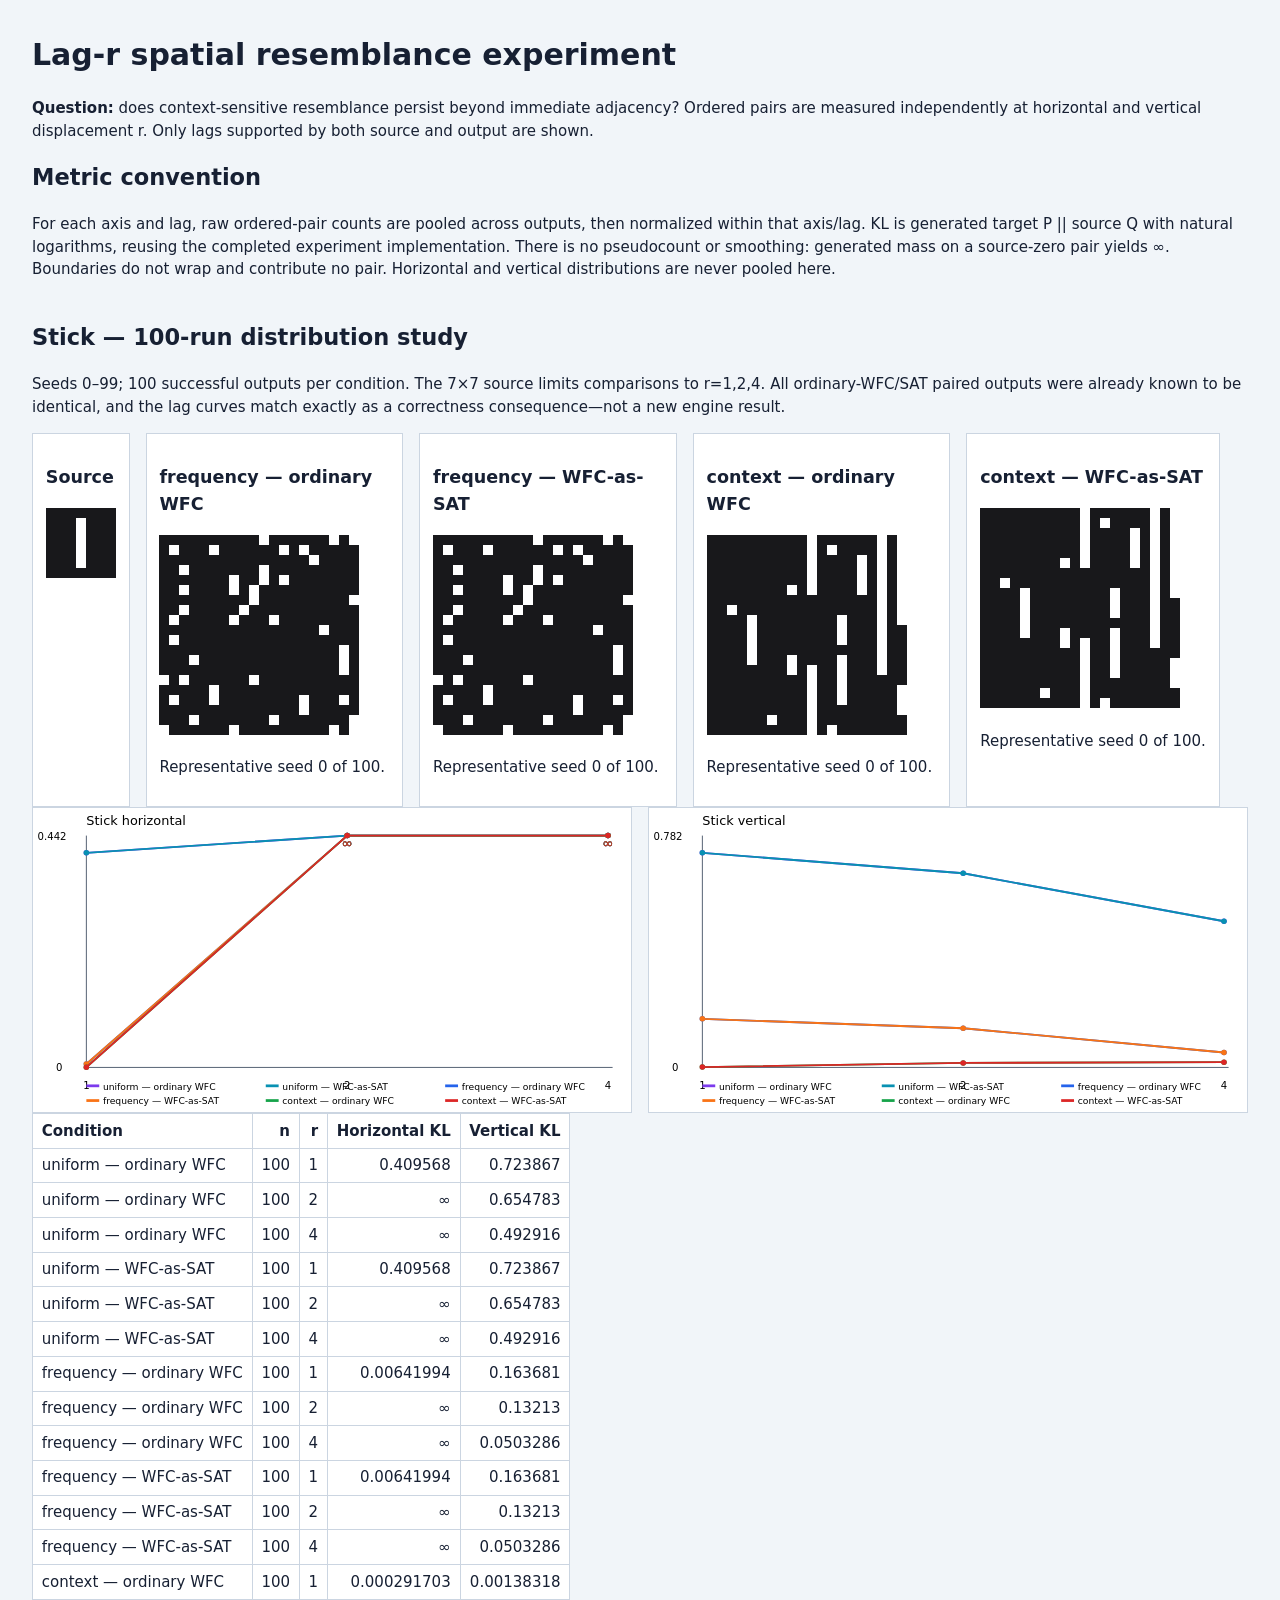
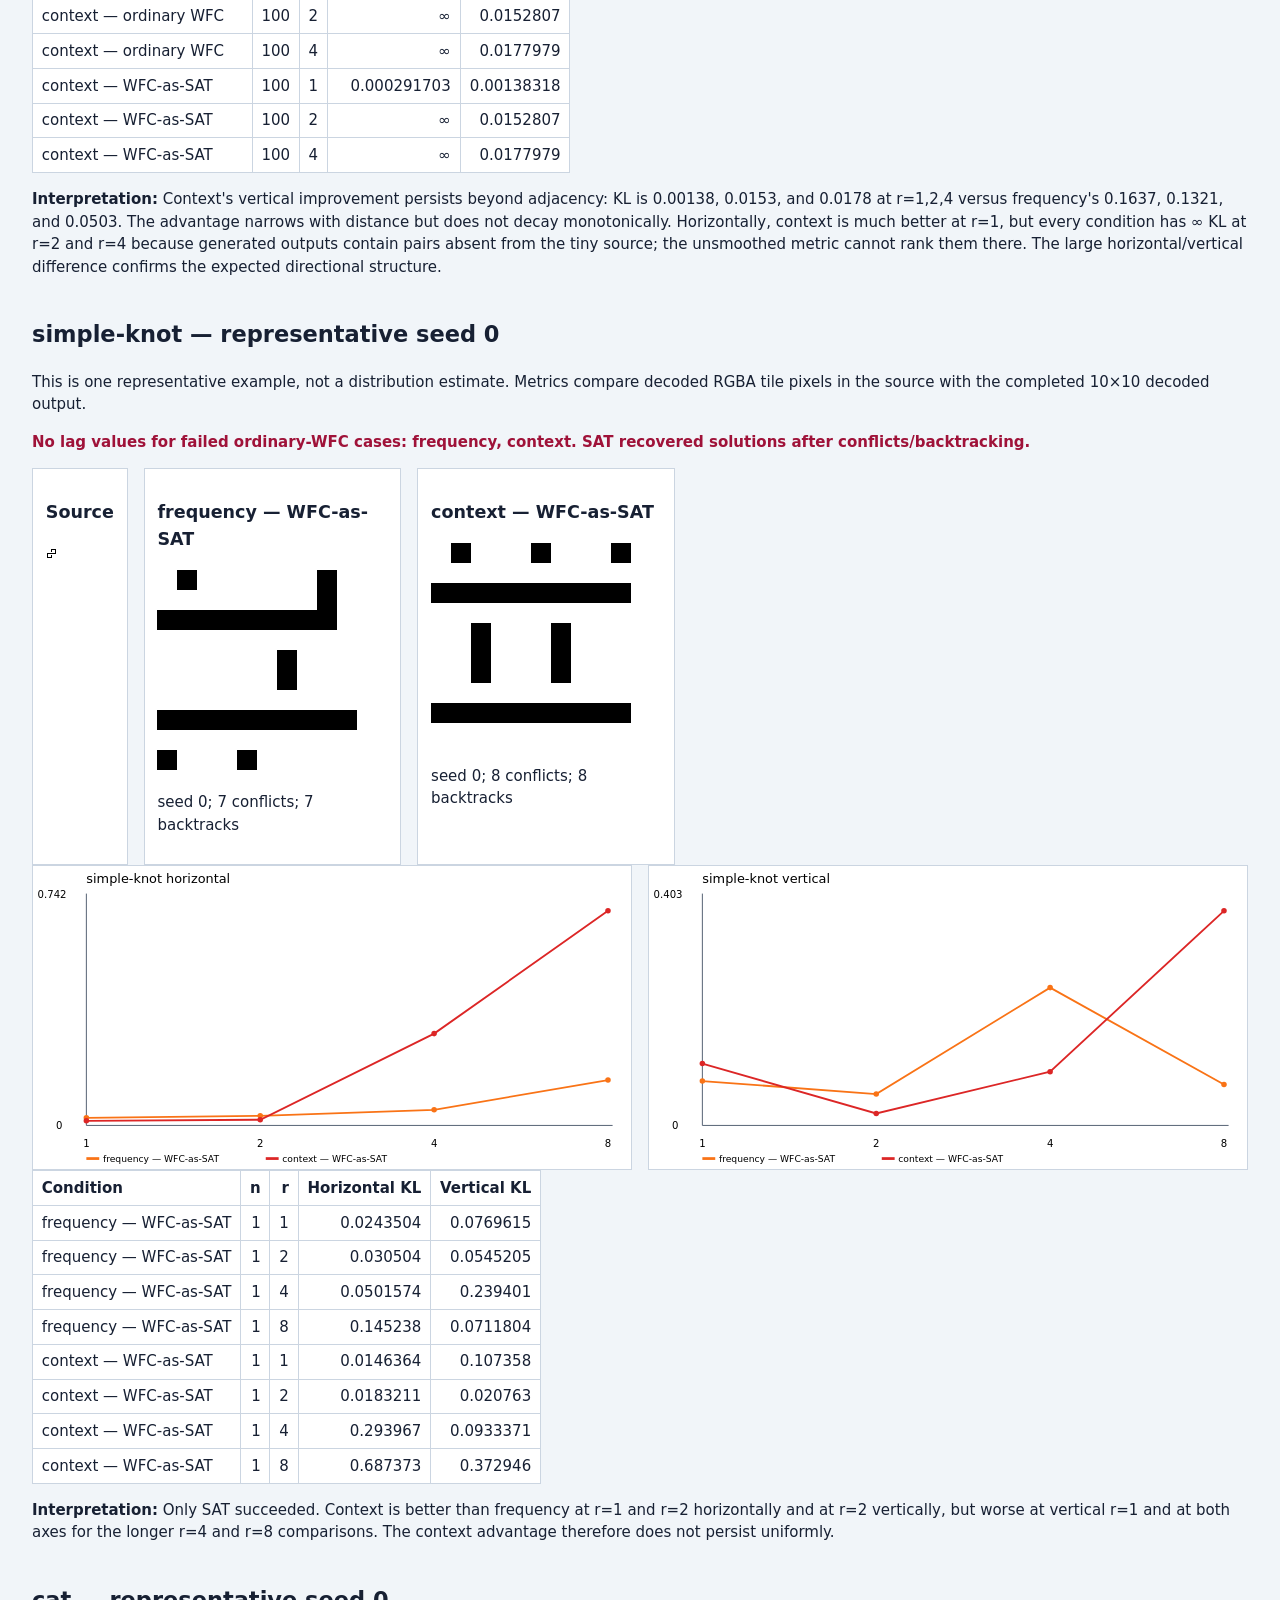
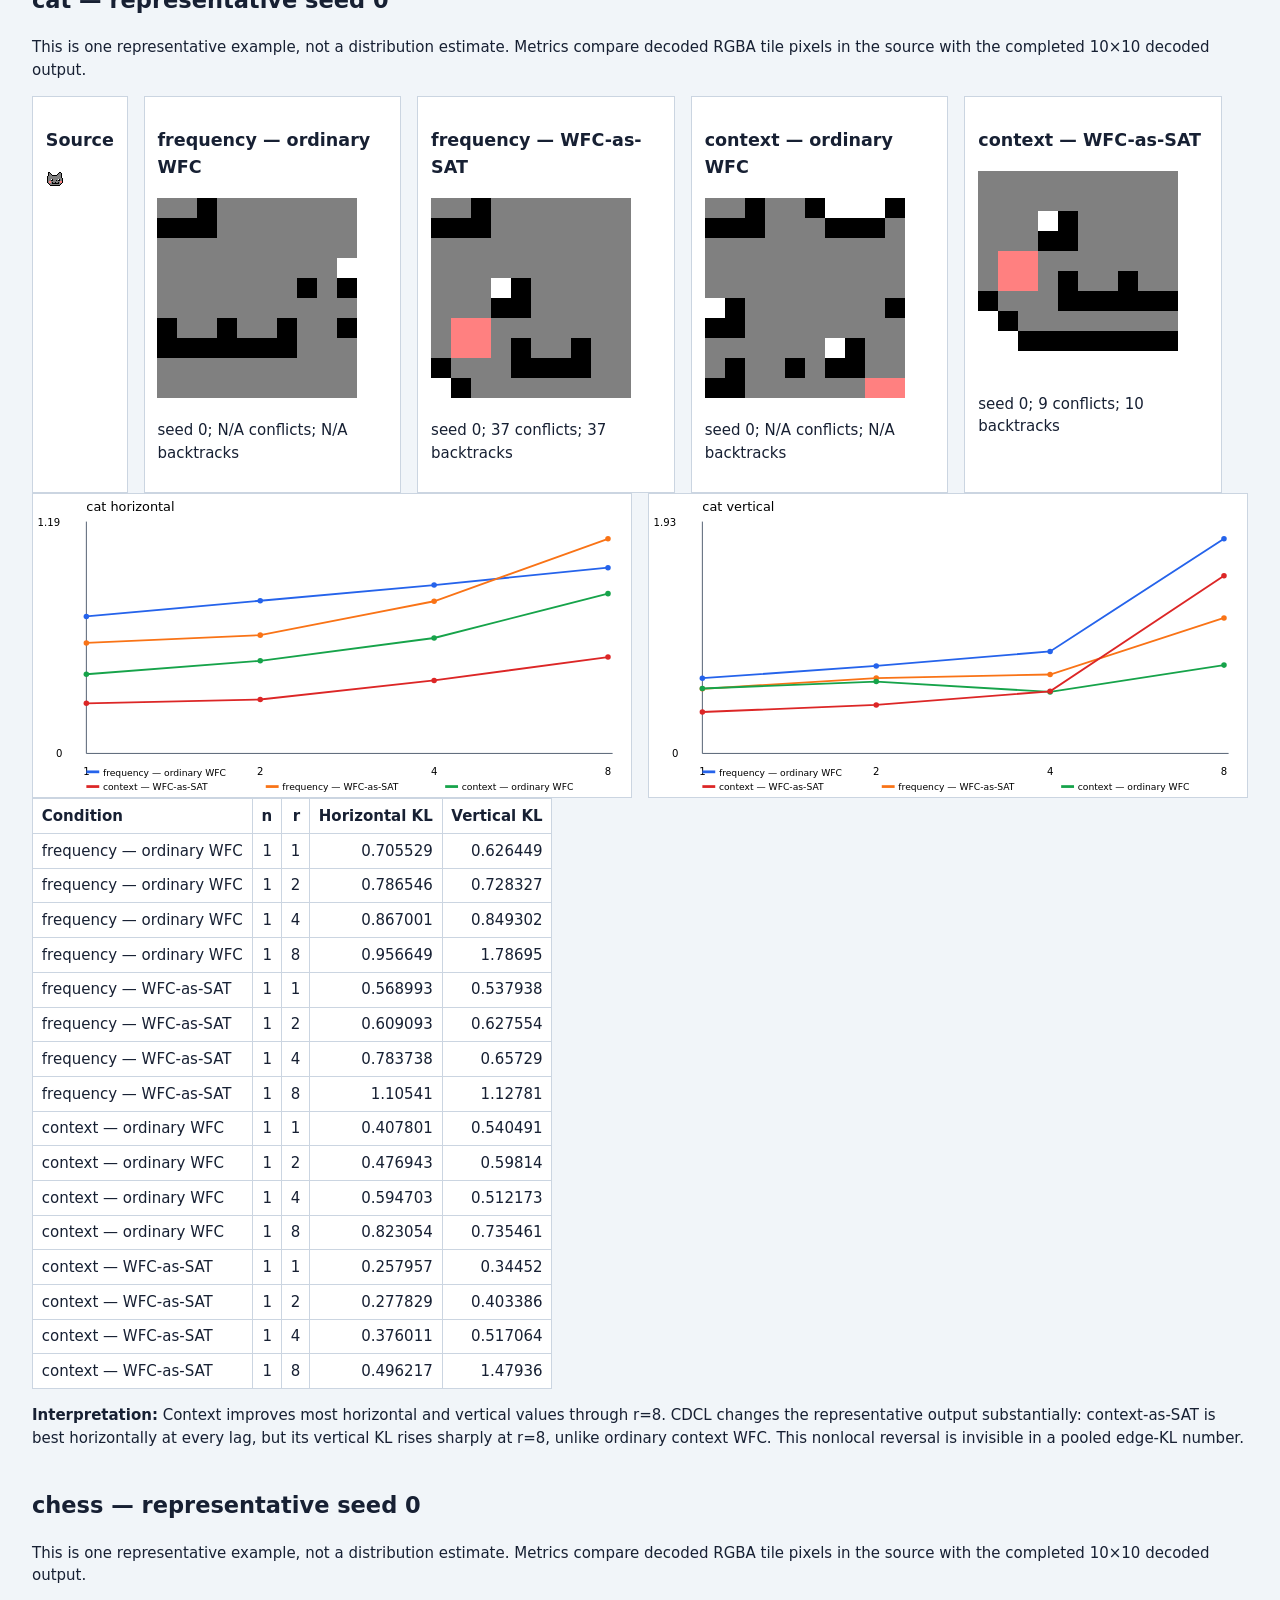
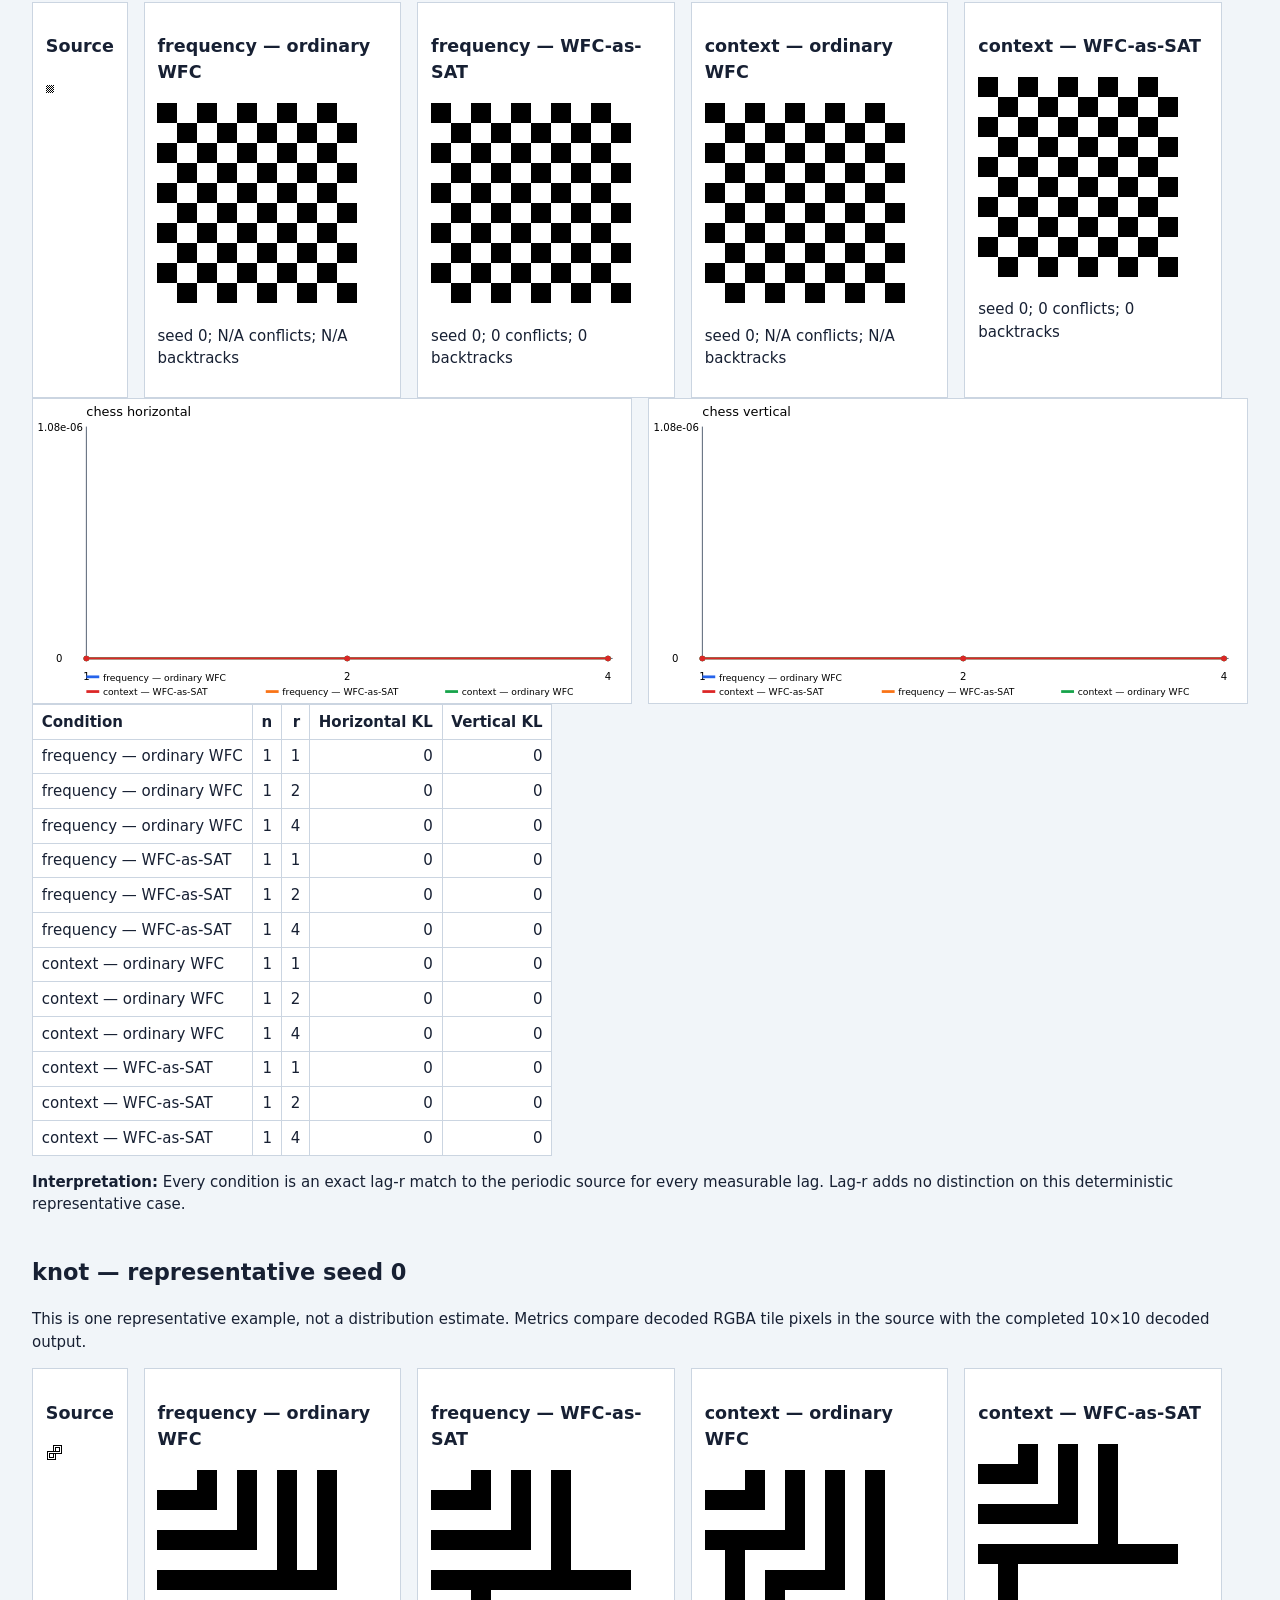
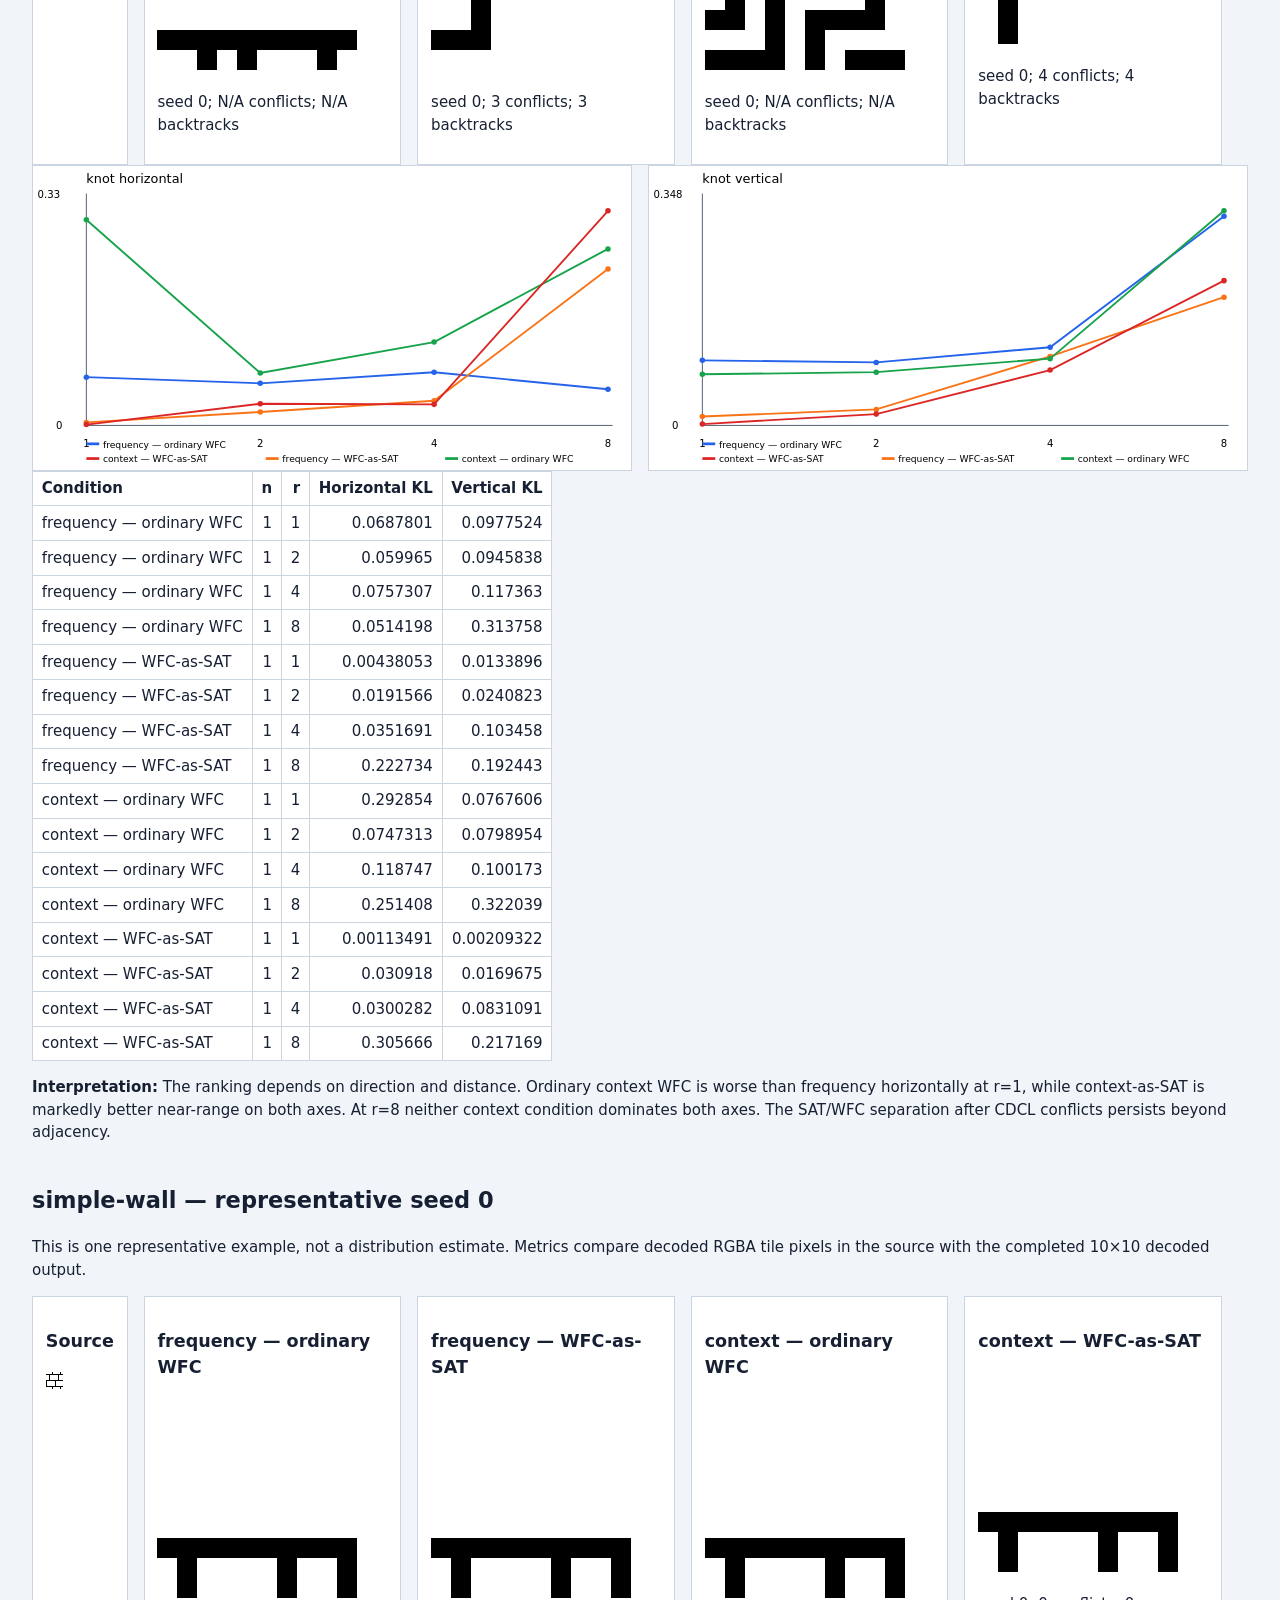
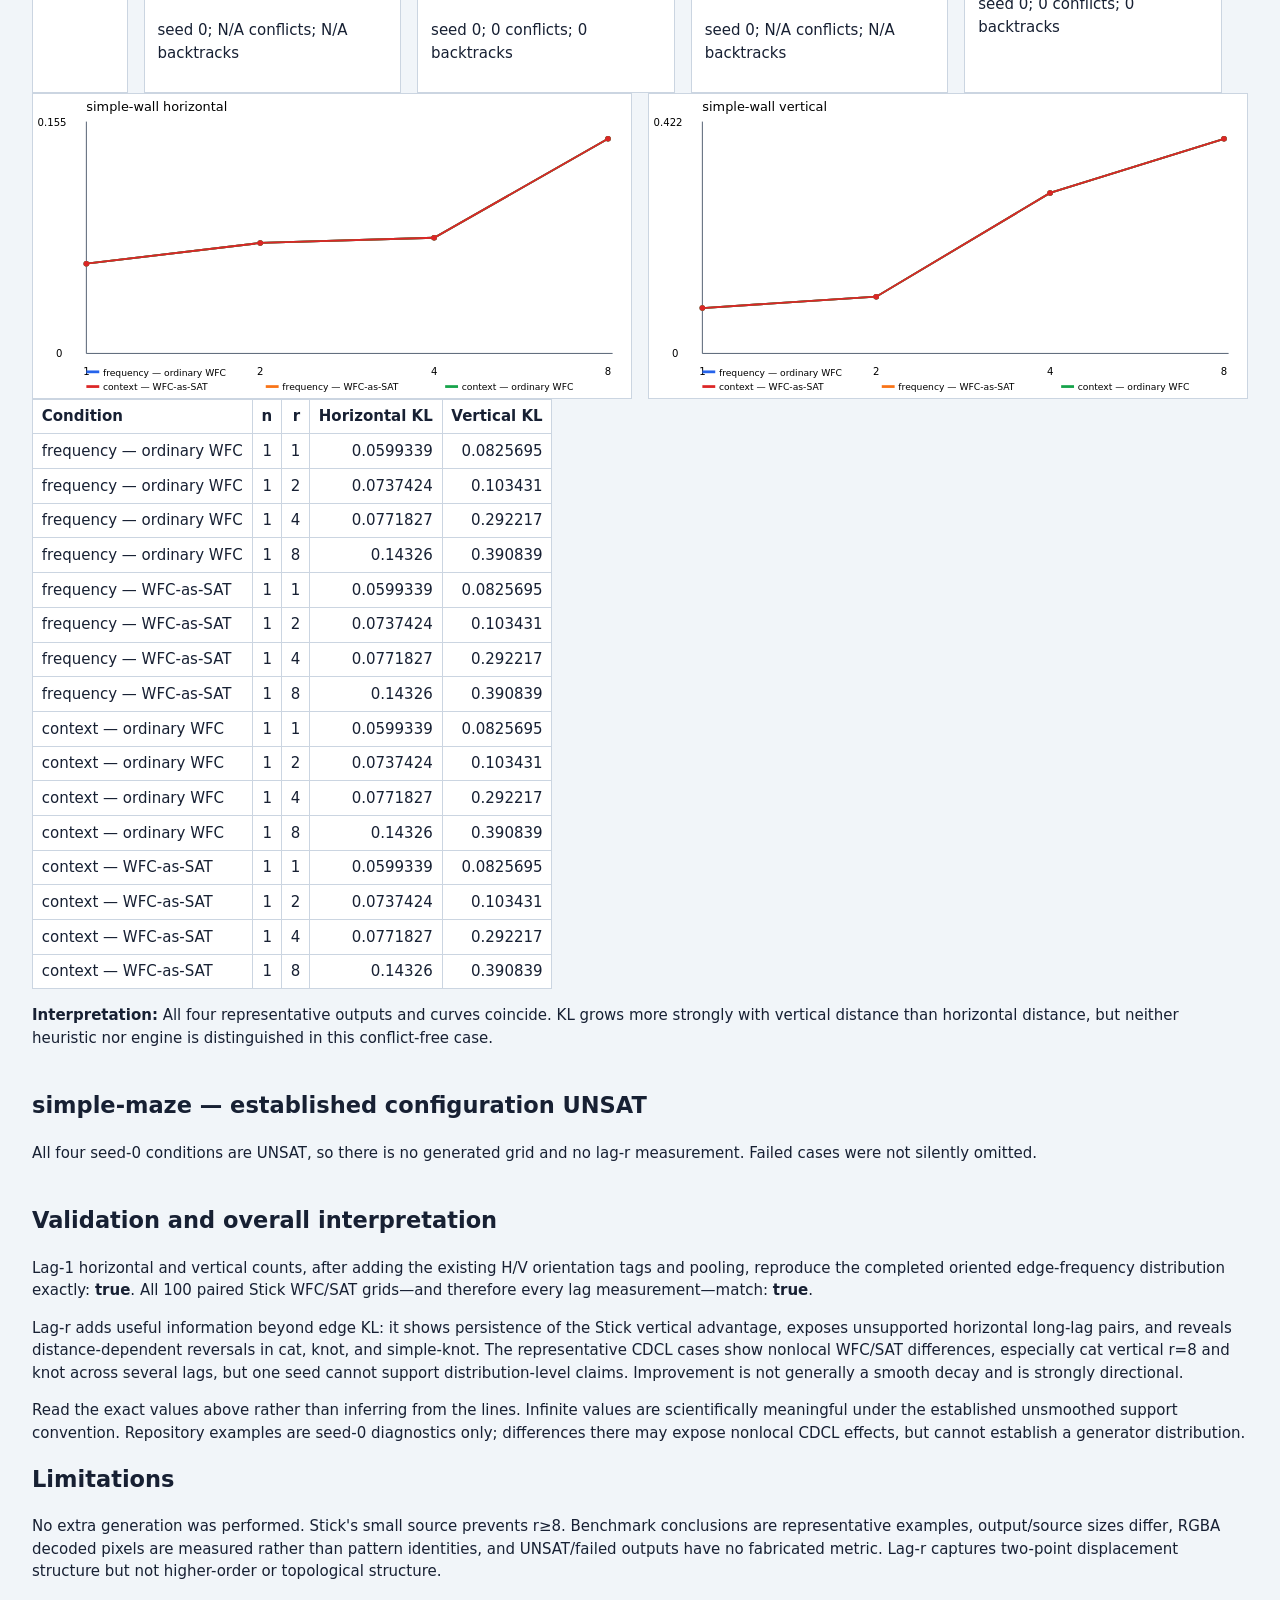
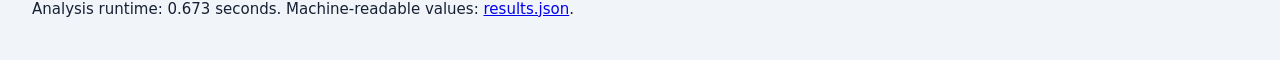
==== commit e4db3198: "Add representative Stick lag-r gallery" ====
--- a/context-sensitive-results/lag-r/index.html
+++ b/context-sensitive-results/lag-r/index.html
@@ -1 +1 @@
-<!doctype html><html><head><meta charset="utf-8"><title>Lag-r spatial resemblance</title><style>body{font:15px/1.5 system-ui;margin:2rem;background:#f1f5f9;color:#172033}main{max-width:1450px}section{margin:2.5rem 0}.gallery{display:flex;flex-wrap:wrap;gap:1rem}article{background:white;border:1px solid #cbd5e1;padding:.8rem;max-width:230px}img{image-rendering:pixelated;max-width:200px;max-height:200px}.plots{display:grid;grid-template-columns:repeat(auto-fit,minmax(500px,1fr));gap:1rem}svg,table{background:white;border:1px solid #cbd5e1}table{border-collapse:collapse}th,td{padding:.35rem .55rem;border:1px solid #cbd5e1;text-align:right}th:first-child,td:first-child{text-align:left}.warning{color:#9f1239;font-weight:600}code{background:#e2e8f0;padding:.1rem .25rem}</style></head><body><main><h1>Lag-r spatial resemblance experiment</h1><p><strong>Question:</strong> does context-sensitive resemblance persist beyond immediate adjacency? Ordered pairs are measured independently at horizontal and vertical displacement r. Only lags supported by both source and output are shown.</p><h2>Metric convention</h2><p>For each axis and lag, raw ordered-pair counts are pooled across outputs, then normalized within that axis/lag. KL is generated target P || source Q with natural logarithms, reusing the completed experiment implementation. There is no pseudocount or smoothing: generated mass on a source-zero pair yields ∞. Boundaries do not wrap and contribute no pair. Horizontal and vertical distributions are never pooled here.</p><section><h2>Stick — 100-run distribution study</h2><p>Seeds 0–99; 100 successful outputs per condition. The 7×7 source limits comparisons to r=1,2,4. All ordinary-WFC/SAT paired outputs were already known to be identical, and the lag curves match exactly as a correctness consequence—not a new engine result.</p><div class="gallery"><article><h3>Source</h3><img src="stick-source.png" alt="Stick source"></article></div><div class="plots"><svg viewBox="0 0 650 330" role="img" aria-label="Stick horizontal"><rect width="100%" height="100%" fill="white"/><text x="58" y="18" font-size="14">Stick horizontal</text><line x1="58" y1="282" x2="630" y2="282" stroke="#475569"/><line x1="58" y1="30" x2="58" y2="282" stroke="#475569"/><text x="5" y="35" font-size="11">0.442</text><text x="25" y="286" font-size="11">0</text><text x="58.0" y="305" text-anchor="middle" font-size="11">1</text><text x="341.5" y="305" text-anchor="middle" font-size="11">2</text><text x="625.0" y="305" text-anchor="middle" font-size="11">4</text><polyline points="58.0,48.7 341.5,30.0 625.0,30.0" fill="none" stroke="#7c3aed" stroke-width="2"/><circle cx="58.0" cy="48.7" r="3" fill="#7c3aed"/><title>uniform — ordinary WFC: 0.409568</title><circle cx="341.5" cy="30.0" r="3" fill="#7c3aed"/><title>uniform — ordinary WFC: ∞</title><text x="341.5" y="43.0" text-anchor="middle" fill="#7c3aed">∞</text><circle cx="625.0" cy="30.0" r="3" fill="#7c3aed"/><title>uniform — ordinary WFC: ∞</title><text x="625.0" y="43.0" text-anchor="middle" fill="#7c3aed">∞</text><polyline points="58.0,48.7 341.5,30.0 625.0,30.0" fill="none" stroke="#0891b2" stroke-width="2"/><circle cx="58.0" cy="48.7" r="3" fill="#0891b2"/><title>uniform — WFC-as-SAT: 0.409568</title><circle cx="341.5" cy="30.0" r="3" fill="#0891b2"/><title>uniform — WFC-as-SAT: ∞</title><text x="341.5" y="43.0" text-anchor="middle" fill="#0891b2">∞</text><circle cx="625.0" cy="30.0" r="3" fill="#0891b2"/><title>uniform — WFC-as-SAT: ∞</title><text x="625.0" y="43.0" text-anchor="middle" fill="#0891b2">∞</text><polyline points="58.0,278.3 341.5,30.0 625.0,30.0" fill="none" stroke="#2563eb" stroke-width="2"/><circle cx="58.0" cy="278.3" r="3" fill="#2563eb"/><title>frequency — ordinary WFC: 0.00641994</title><circle cx="341.5" cy="30.0" r="3" fill="#2563eb"/><title>frequency — ordinary WFC: ∞</title><text x="341.5" y="43.0" text-anchor="middle" fill="#2563eb">∞</text><circle cx="625.0" cy="30.0" r="3" fill="#2563eb"/><title>frequency — ordinary WFC: ∞</title><text x="625.0" y="43.0" text-anchor="middle" fill="#2563eb">∞</text><polyline points="58.0,278.3 341.5,30.0 625.0,30.0" fill="none" stroke="#f97316" stroke-width="2"/><circle cx="58.0" cy="278.3" r="3" fill="#f97316"/><title>frequency — WFC-as-SAT: 0.00641994</title><circle cx="341.5" cy="30.0" r="3" fill="#f97316"/><title>frequency — WFC-as-SAT: ∞</title><text x="341.5" y="43.0" text-anchor="middle" fill="#f97316">∞</text><circle cx="625.0" cy="30.0" r="3" fill="#f97316"/><title>frequency — WFC-as-SAT: ∞</title><text x="625.0" y="43.0" text-anchor="middle" fill="#f97316">∞</text><polyline points="58.0,281.8 341.5,30.0 625.0,30.0" fill="none" stroke="#16a34a" stroke-width="2"/><circle cx="58.0" cy="281.8" r="3" fill="#16a34a"/><title>context — ordinary WFC: 0.000291703</title><circle cx="341.5" cy="30.0" r="3" fill="#16a34a"/><title>context — ordinary WFC: ∞</title><text x="341.5" y="43.0" text-anchor="middle" fill="#16a34a">∞</text><circle cx="625.0" cy="30.0" r="3" fill="#16a34a"/><title>context — ordinary WFC: ∞</title><text x="625.0" y="43.0" text-anchor="middle" fill="#16a34a">∞</text><polyline points="58.0,281.8 341.5,30.0 625.0,30.0" fill="none" stroke="#dc2626" stroke-width="2"/><circle cx="58.0" cy="281.8" r="3" fill="#dc2626"/><title>context — WFC-as-SAT: 0.000291703</title><circle cx="341.5" cy="30.0" r="3" fill="#dc2626"/><title>context — WFC-as-SAT: ∞</title><text x="341.5" y="43.0" text-anchor="middle" fill="#dc2626">∞</text><circle cx="625.0" cy="30.0" r="3" fill="#dc2626"/><title>context — WFC-as-SAT: ∞</title><text x="625.0" y="43.0" text-anchor="middle" fill="#dc2626">∞</text><line x1="58" y1="302" x2="72" y2="302" stroke="#7c3aed" stroke-width="3"/><text x="76" y="306" font-size="10">uniform — ordinary WFC</text><line x1="253" y1="302" x2="267" y2="302" stroke="#0891b2" stroke-width="3"/><text x="271" y="306" font-size="10">uniform — WFC-as-SAT</text><line x1="448" y1="302" x2="462" y2="302" stroke="#2563eb" stroke-width="3"/><text x="466" y="306" font-size="10">frequency — ordinary WFC</text><line x1="58" y1="318" x2="72" y2="318" stroke="#f97316" stroke-width="3"/><text x="76" y="322" font-size="10">frequency — WFC-as-SAT</text><line x1="253" y1="318" x2="267" y2="318" stroke="#16a34a" stroke-width="3"/><text x="271" y="322" font-size="10">context — ordinary WFC</text><line x1="448" y1="318" x2="462" y2="318" stroke="#dc2626" stroke-width="3"/><text x="466" y="322" font-size="10">context — WFC-as-SAT</text></svg><svg viewBox="0 0 650 330" role="img" aria-label="Stick vertical"><rect width="100%" height="100%" fill="white"/><text x="58" y="18" font-size="14">Stick vertical</text><line x1="58" y1="282" x2="630" y2="282" stroke="#475569"/><line x1="58" y1="30" x2="58" y2="282" stroke="#475569"/><text x="5" y="35" font-size="11">0.782</text><text x="25" y="286" font-size="11">0</text><text x="58.0" y="305" text-anchor="middle" font-size="11">1</text><text x="341.5" y="305" text-anchor="middle" font-size="11">2</text><text x="625.0" y="305" text-anchor="middle" font-size="11">4</text><polyline points="58.0,48.7 341.5,70.9 625.0,123.1" fill="none" stroke="#7c3aed" stroke-width="2"/><circle cx="58.0" cy="48.7" r="3" fill="#7c3aed"/><title>uniform — ordinary WFC: 0.723867</title><circle cx="341.5" cy="70.9" r="3" fill="#7c3aed"/><title>uniform — ordinary WFC: 0.654783</title><circle cx="625.0" cy="123.1" r="3" fill="#7c3aed"/><title>uniform — ordinary WFC: 0.492916</title><polyline points="58.0,48.7 341.5,70.9 625.0,123.1" fill="none" stroke="#0891b2" stroke-width="2"/><circle cx="58.0" cy="48.7" r="3" fill="#0891b2"/><title>uniform — WFC-as-SAT: 0.723867</title><circle cx="341.5" cy="70.9" r="3" fill="#0891b2"/><title>uniform — WFC-as-SAT: 0.654783</title><circle cx="625.0" cy="123.1" r="3" fill="#0891b2"/><title>uniform — WFC-as-SAT: 0.492916</title><polyline points="58.0,229.2 341.5,239.4 625.0,265.8" fill="none" stroke="#2563eb" stroke-width="2"/><circle cx="58.0" cy="229.2" r="3" fill="#2563eb"/><title>frequency — ordinary WFC: 0.163681</title><circle cx="341.5" cy="239.4" r="3" fill="#2563eb"/><title>frequency — ordinary WFC: 0.13213</title><circle cx="625.0" cy="265.8" r="3" fill="#2563eb"/><title>frequency — ordinary WFC: 0.0503286</title><polyline points="58.0,229.2 341.5,239.4 625.0,265.8" fill="none" stroke="#f97316" stroke-width="2"/><circle cx="58.0" cy="229.2" r="3" fill="#f97316"/><title>frequency — WFC-as-SAT: 0.163681</title><circle cx="341.5" cy="239.4" r="3" fill="#f97316"/><title>frequency — WFC-as-SAT: 0.13213</title><circle cx="625.0" cy="265.8" r="3" fill="#f97316"/><title>frequency — WFC-as-SAT: 0.0503286</title><polyline points="58.0,281.6 341.5,277.1 625.0,276.3" fill="none" stroke="#16a34a" stroke-width="2"/><circle cx="58.0" cy="281.6" r="3" fill="#16a34a"/><title>context — ordinary WFC: 0.00138318</title><circle cx="341.5" cy="277.1" r="3" fill="#16a34a"/><title>context — ordinary WFC: 0.0152807</title><circle cx="625.0" cy="276.3" r="3" fill="#16a34a"/><title>context — ordinary WFC: 0.0177979</title><polyline points="58.0,281.6 341.5,277.1 625.0,276.3" fill="none" stroke="#dc2626" stroke-width="2"/><circle cx="58.0" cy="281.6" r="3" fill="#dc2626"/><title>context — WFC-as-SAT: 0.00138318</title><circle cx="341.5" cy="277.1" r="3" fill="#dc2626"/><title>context — WFC-as-SAT: 0.0152807</title><circle cx="625.0" cy="276.3" r="3" fill="#dc2626"/><title>context — WFC-as-SAT: 0.0177979</title><line x1="58" y1="302" x2="72" y2="302" stroke="#7c3aed" stroke-width="3"/><text x="76" y="306" font-size="10">uniform — ordinary WFC</text><line x1="253" y1="302" x2="267" y2="302" stroke="#0891b2" stroke-width="3"/><text x="271" y="306" font-size="10">uniform — WFC-as-SAT</text><line x1="448" y1="302" x2="462" y2="302" stroke="#2563eb" stroke-width="3"/><text x="466" y="306" font-size="10">frequency — ordinary WFC</text><line x1="58" y1="318" x2="72" y2="318" stroke="#f97316" stroke-width="3"/><text x="76" y="322" font-size="10">frequency — WFC-as-SAT</text><line x1="253" y1="318" x2="267" y2="318" stroke="#16a34a" stroke-width="3"/><text x="271" y="322" font-size="10">context — ordinary WFC</text><line x1="448" y1="318" x2="462" y2="318" stroke="#dc2626" stroke-width="3"/><text x="466" y="322" font-size="10">context — WFC-as-SAT</text></svg></div><table><thead><tr><th>Condition</th><th>n</th><th>r</th><th>Horizontal KL</th><th>Vertical KL</th></tr></thead><tbody><tr><td>uniform — ordinary WFC</td><td>100</td><td>1</td><td>0.409568</td><td>0.723867</td></tr><tr><td>uniform — ordinary WFC</td><td>100</td><td>2</td><td>∞</td><td>0.654783</td></tr><tr><td>uniform — ordinary WFC</td><td>100</td><td>4</td><td>∞</td><td>0.492916</td></tr><tr><td>uniform — WFC-as-SAT</td><td>100</td><td>1</td><td>0.409568</td><td>0.723867</td></tr><tr><td>uniform — WFC-as-SAT</td><td>100</td><td>2</td><td>∞</td><td>0.654783</td></tr><tr><td>uniform — WFC-as-SAT</td><td>100</td><td>4</td><td>∞</td><td>0.492916</td></tr><tr><td>frequency — ordinary WFC</td><td>100</td><td>1</td><td>0.00641994</td><td>0.163681</td></tr><tr><td>frequency — ordinary WFC</td><td>100</td><td>2</td><td>∞</td><td>0.13213</td></tr><tr><td>frequency — ordinary WFC</td><td>100</td><td>4</td><td>∞</td><td>0.0503286</td></tr><tr><td>frequency — WFC-as-SAT</td><td>100</td><td>1</td><td>0.00641994</td><td>0.163681</td></tr><tr><td>frequency — WFC-as-SAT</td><td>100</td><td>2</td><td>∞</td><td>0.13213</td></tr><tr><td>frequency — WFC-as-SAT</td><td>100</td><td>4</td><td>∞</td><td>0.0503286</td></tr><tr><td>context — ordinary WFC</td><td>100</td><td>1</td><td>0.000291703</td><td>0.00138318</td></tr><tr><td>context — ordinary WFC</td><td>100</td><td>2</td><td>∞</td><td>0.0152807</td></tr><tr><td>context — ordinary WFC</td><td>100</td><td>4</td><td>∞</td><td>0.0177979</td></tr><tr><td>context — WFC-as-SAT</td><td>100</td><td>1</td><td>0.000291703</td><td>0.00138318</td></tr><tr><td>context — WFC-as-SAT</td><td>100</td><td>2</td><td>∞</td><td>0.0152807</td></tr><tr><td>context — WFC-as-SAT</td><td>100</td><td>4</td><td>∞</td><td>0.0177979</td></tr></tbody></table><p><strong>Interpretation:</strong> Context's vertical improvement persists beyond adjacency: KL is 0.00138, 0.0153, and 0.0178 at r=1,2,4 versus frequency's 0.1637, 0.1321, and 0.0503. The advantage narrows with distance but does not decay monotonically. Horizontally, context is much better at r=1, but every condition has ∞ KL at r=2 and r=4 because generated outputs contain pairs absent from the tiny source; the unsmoothed metric cannot rank them there. The large horizontal/vertical difference confirms the expected directional structure.</p></section><section><h2>simple-knot — representative seed 0</h2><p>This is one representative example, not a distribution estimate. Metrics compare decoded RGBA tile pixels in the source with the completed 10×10 decoded output.</p><p class="warning">No lag values for failed ordinary-WFC cases: frequency, context. SAT recovered solutions after conflicts/backtracking.</p><div class="gallery"><article><h3>Source</h3><img src="../../examples/simple-knot.png" alt="simple-knot source"></article><article><h3>frequency — WFC-as-SAT</h3><img src="../meeting-report/benchmarks/simple-knot-frequency-wfc-as-sat.png" alt="frequency — WFC-as-SAT"><p>seed 0; 7 conflicts; 7 backtracks</p></article><article><h3>context — WFC-as-SAT</h3><img src="../meeting-report/benchmarks/simple-knot-context-wfc-as-sat.png" alt="context — WFC-as-SAT"><p>seed 0; 8 conflicts; 8 backtracks</p></article></div><div class="plots"><svg viewBox="0 0 650 330" role="img" aria-label="simple-knot horizontal"><rect width="100%" height="100%" fill="white"/><text x="58" y="18" font-size="14">simple-knot horizontal</text><line x1="58" y1="282" x2="630" y2="282" stroke="#475569"/><line x1="58" y1="30" x2="58" y2="282" stroke="#475569"/><text x="5" y="35" font-size="11">0.742</text><text x="25" y="286" font-size="11">0</text><text x="58.0" y="305" text-anchor="middle" font-size="11">1</text><text x="247.0" y="305" text-anchor="middle" font-size="11">2</text><text x="436.0" y="305" text-anchor="middle" font-size="11">4</text><text x="625.0" y="305" text-anchor="middle" font-size="11">8</text><polyline points="58.0,273.7 247.0,271.6 436.0,265.0 625.0,232.7" fill="none" stroke="#f97316" stroke-width="2"/><circle cx="58.0" cy="273.7" r="3" fill="#f97316"/><title>frequency — WFC-as-SAT: 0.0243504</title><circle cx="247.0" cy="271.6" r="3" fill="#f97316"/><title>frequency — WFC-as-SAT: 0.030504</title><circle cx="436.0" cy="265.0" r="3" fill="#f97316"/><title>frequency — WFC-as-SAT: 0.0501574</title><circle cx="625.0" cy="232.7" r="3" fill="#f97316"/><title>frequency — WFC-as-SAT: 0.145238</title><polyline points="58.0,277.0 247.0,275.8 436.0,182.2 625.0,48.7" fill="none" stroke="#dc2626" stroke-width="2"/><circle cx="58.0" cy="277.0" r="3" fill="#dc2626"/><title>context — WFC-as-SAT: 0.0146364</title><circle cx="247.0" cy="275.8" r="3" fill="#dc2626"/><title>context — WFC-as-SAT: 0.0183211</title><circle cx="436.0" cy="182.2" r="3" fill="#dc2626"/><title>context — WFC-as-SAT: 0.293967</title><circle cx="625.0" cy="48.7" r="3" fill="#dc2626"/><title>context — WFC-as-SAT: 0.687373</title><line x1="58" y1="318" x2="72" y2="318" stroke="#f97316" stroke-width="3"/><text x="76" y="322" font-size="10">frequency — WFC-as-SAT</text><line x1="253" y1="318" x2="267" y2="318" stroke="#dc2626" stroke-width="3"/><text x="271" y="322" font-size="10">context — WFC-as-SAT</text></svg><svg viewBox="0 0 650 330" role="img" aria-label="simple-knot vertical"><rect width="100%" height="100%" fill="white"/><text x="58" y="18" font-size="14">simple-knot vertical</text><line x1="58" y1="282" x2="630" y2="282" stroke="#475569"/><line x1="58" y1="30" x2="58" y2="282" stroke="#475569"/><text x="5" y="35" font-size="11">0.403</text><text x="25" y="286" font-size="11">0</text><text x="58.0" y="305" text-anchor="middle" font-size="11">1</text><text x="247.0" y="305" text-anchor="middle" font-size="11">2</text><text x="436.0" y="305" text-anchor="middle" font-size="11">4</text><text x="625.0" y="305" text-anchor="middle" font-size="11">8</text><polyline points="58.0,233.8 247.0,247.9 436.0,132.2 625.0,237.5" fill="none" stroke="#f97316" stroke-width="2"/><circle cx="58.0" cy="233.8" r="3" fill="#f97316"/><title>frequency — WFC-as-SAT: 0.0769615</title><circle cx="247.0" cy="247.9" r="3" fill="#f97316"/><title>frequency — WFC-as-SAT: 0.0545205</title><circle cx="436.0" cy="132.2" r="3" fill="#f97316"/><title>frequency — WFC-as-SAT: 0.239401</title><circle cx="625.0" cy="237.5" r="3" fill="#f97316"/><title>frequency — WFC-as-SAT: 0.0711804</title><polyline points="58.0,214.8 247.0,269.0 436.0,223.6 625.0,48.7" fill="none" stroke="#dc2626" stroke-width="2"/><circle cx="58.0" cy="214.8" r="3" fill="#dc2626"/><title>context — WFC-as-SAT: 0.107358</title><circle cx="247.0" cy="269.0" r="3" fill="#dc2626"/><title>context — WFC-as-SAT: 0.020763</title><circle cx="436.0" cy="223.6" r="3" fill="#dc2626"/><title>context — WFC-as-SAT: 0.0933371</title><circle cx="625.0" cy="48.7" r="3" fill="#dc2626"/><title>context — WFC-as-SAT: 0.372946</title><line x1="58" y1="318" x2="72" y2="318" stroke="#f97316" stroke-width="3"/><text x="76" y="322" font-size="10">frequency — WFC-as-SAT</text><line x1="253" y1="318" x2="267" y2="318" stroke="#dc2626" stroke-width="3"/><text x="271" y="322" font-size="10">context — WFC-as-SAT</text></svg></div><table><thead><tr><th>Condition</th><th>n</th><th>r</th><th>Horizontal KL</th><th>Vertical KL</th></tr></thead><tbody><tr><td>frequency — WFC-as-SAT</td><td>1</td><td>1</td><td>0.0243504</td><td>0.0769615</td></tr><tr><td>frequency — WFC-as-SAT</td><td>1</td><td>2</td><td>0.030504</td><td>0.0545205</td></tr><tr><td>frequency — WFC-as-SAT</td><td>1</td><td>4</td><td>0.0501574</td><td>0.239401</td></tr><tr><td>frequency — WFC-as-SAT</td><td>1</td><td>8</td><td>0.145238</td><td>0.0711804</td></tr><tr><td>context — WFC-as-SAT</td><td>1</td><td>1</td><td>0.0146364</td><td>0.107358</td></tr><tr><td>context — WFC-as-SAT</td><td>1</td><td>2</td><td>0.0183211</td><td>0.020763</td></tr><tr><td>context — WFC-as-SAT</td><td>1</td><td>4</td><td>0.293967</td><td>0.0933371</td></tr><tr><td>context — WFC-as-SAT</td><td>1</td><td>8</td><td>0.687373</td><td>0.372946</td></tr></tbody></table><p><strong>Interpretation:</strong> Only SAT succeeded. Context is better than frequency at r=1 and r=2 horizontally and at r=2 vertically, but worse at vertical r=1 and at both axes for the longer r=4 and r=8 comparisons. The context advantage therefore does not persist uniformly.</p></section><section><h2>cat — representative seed 0</h2><p>This is one representative example, not a distribution estimate. Metrics compare decoded RGBA tile pixels in the source with the completed 10×10 decoded output.</p><div class="gallery"><article><h3>Source</h3><img src="../../examples/cat.png" alt="cat source"></article><article><h3>frequency — ordinary WFC</h3><img src="../meeting-report/benchmarks/cat-frequency-ordinary-wfc.png" alt="frequency — ordinary WFC"><p>seed 0; N/A conflicts; N/A backtracks</p></article><article><h3>frequency — WFC-as-SAT</h3><img src="../meeting-report/benchmarks/cat-frequency-wfc-as-sat.png" alt="frequency — WFC-as-SAT"><p>seed 0; 37 conflicts; 37 backtracks</p></article><article><h3>context — ordinary WFC</h3><img src="../meeting-report/benchmarks/cat-context-ordinary-wfc.png" alt="context — ordinary WFC"><p>seed 0; N/A conflicts; N/A backtracks</p></article><article><h3>context — WFC-as-SAT</h3><img src="../meeting-report/benchmarks/cat-context-wfc-as-sat.png" alt="context — WFC-as-SAT"><p>seed 0; 9 conflicts; 10 backtracks</p></article></div><div class="plots"><svg viewBox="0 0 650 330" role="img" aria-label="cat horizontal"><rect width="100%" height="100%" fill="white"/><text x="58" y="18" font-size="14">cat horizontal</text><line x1="58" y1="282" x2="630" y2="282" stroke="#475569"/><line x1="58" y1="30" x2="58" y2="282" stroke="#475569"/><text x="5" y="35" font-size="11">1.19</text><text x="25" y="286" font-size="11">0</text><text x="58.0" y="305" text-anchor="middle" font-size="11">1</text><text x="247.0" y="305" text-anchor="middle" font-size="11">2</text><text x="436.0" y="305" text-anchor="middle" font-size="11">4</text><text x="625.0" y="305" text-anchor="middle" font-size="11">8</text><polyline points="58.0,133.1 247.0,116.0 436.0,99.0 625.0,80.1" fill="none" stroke="#2563eb" stroke-width="2"/><circle cx="58.0" cy="133.1" r="3" fill="#2563eb"/><title>frequency — ordinary WFC: 0.705529</title><circle cx="247.0" cy="116.0" r="3" fill="#2563eb"/><title>frequency — ordinary WFC: 0.786546</title><circle cx="436.0" cy="99.0" r="3" fill="#2563eb"/><title>frequency — ordinary WFC: 0.867001</title><circle cx="625.0" cy="80.1" r="3" fill="#2563eb"/><title>frequency — ordinary WFC: 0.956649</title><polyline points="58.0,161.9 247.0,153.4 436.0,116.6 625.0,48.7" fill="none" stroke="#f97316" stroke-width="2"/><circle cx="58.0" cy="161.9" r="3" fill="#f97316"/><title>frequency — WFC-as-SAT: 0.568993</title><circle cx="247.0" cy="153.4" r="3" fill="#f97316"/><title>frequency — WFC-as-SAT: 0.609093</title><circle cx="436.0" cy="116.6" r="3" fill="#f97316"/><title>frequency — WFC-as-SAT: 0.783738</title><circle cx="625.0" cy="48.7" r="3" fill="#f97316"/><title>frequency — WFC-as-SAT: 1.10541</title><polyline points="58.0,195.9 247.0,181.3 436.0,156.5 625.0,108.3" fill="none" stroke="#16a34a" stroke-width="2"/><circle cx="58.0" cy="195.9" r="3" fill="#16a34a"/><title>context — ordinary WFC: 0.407801</title><circle cx="247.0" cy="181.3" r="3" fill="#16a34a"/><title>context — ordinary WFC: 0.476943</title><circle cx="436.0" cy="156.5" r="3" fill="#16a34a"/><title>context — ordinary WFC: 0.594703</title><circle cx="625.0" cy="108.3" r="3" fill="#16a34a"/><title>context — ordinary WFC: 0.823054</title><polyline points="58.0,227.5 247.0,223.4 436.0,202.6 625.0,177.3" fill="none" stroke="#dc2626" stroke-width="2"/><circle cx="58.0" cy="227.5" r="3" fill="#dc2626"/><title>context — WFC-as-SAT: 0.257957</title><circle cx="247.0" cy="223.4" r="3" fill="#dc2626"/><title>context — WFC-as-SAT: 0.277829</title><circle cx="436.0" cy="202.6" r="3" fill="#dc2626"/><title>context — WFC-as-SAT: 0.376011</title><circle cx="625.0" cy="177.3" r="3" fill="#dc2626"/><title>context — WFC-as-SAT: 0.496217</title><line x1="58" y1="302" x2="72" y2="302" stroke="#2563eb" stroke-width="3"/><text x="76" y="306" font-size="10">frequency — ordinary WFC</text><line x1="253" y1="318" x2="267" y2="318" stroke="#f97316" stroke-width="3"/><text x="271" y="322" font-size="10">frequency — WFC-as-SAT</text><line x1="448" y1="318" x2="462" y2="318" stroke="#16a34a" stroke-width="3"/><text x="466" y="322" font-size="10">context — ordinary WFC</text><line x1="58" y1="318" x2="72" y2="318" stroke="#dc2626" stroke-width="3"/><text x="76" y="322" font-size="10">context — WFC-as-SAT</text></svg><svg viewBox="0 0 650 330" role="img" aria-label="cat vertical"><rect width="100%" height="100%" fill="white"/><text x="58" y="18" font-size="14">cat vertical</text><line x1="58" y1="282" x2="630" y2="282" stroke="#475569"/><line x1="58" y1="30" x2="58" y2="282" stroke="#475569"/><text x="5" y="35" font-size="11">1.93</text><text x="25" y="286" font-size="11">0</text><text x="58.0" y="305" text-anchor="middle" font-size="11">1</text><text x="247.0" y="305" text-anchor="middle" font-size="11">2</text><text x="436.0" y="305" text-anchor="middle" font-size="11">4</text><text x="625.0" y="305" text-anchor="middle" font-size="11">8</text><polyline points="58.0,200.2 247.0,186.9 436.0,171.1 625.0,48.7" fill="none" stroke="#2563eb" stroke-width="2"/><circle cx="58.0" cy="200.2" r="3" fill="#2563eb"/><title>frequency — ordinary WFC: 0.626449</title><circle cx="247.0" cy="186.9" r="3" fill="#2563eb"/><title>frequency — ordinary WFC: 0.728327</title><circle cx="436.0" cy="171.1" r="3" fill="#2563eb"/><title>frequency — ordinary WFC: 0.849302</title><circle cx="625.0" cy="48.7" r="3" fill="#2563eb"/><title>frequency — ordinary WFC: 1.78695</title><polyline points="58.0,211.8 247.0,200.1 436.0,196.2 625.0,134.7" fill="none" stroke="#f97316" stroke-width="2"/><circle cx="58.0" cy="211.8" r="3" fill="#f97316"/><title>frequency — WFC-as-SAT: 0.537938</title><circle cx="247.0" cy="200.1" r="3" fill="#f97316"/><title>frequency — WFC-as-SAT: 0.627554</title><circle cx="436.0" cy="196.2" r="3" fill="#f97316"/><title>frequency — WFC-as-SAT: 0.65729</title><circle cx="625.0" cy="134.7" r="3" fill="#f97316"/><title>frequency — WFC-as-SAT: 1.12781</title><polyline points="58.0,211.4 247.0,203.9 436.0,215.1 625.0,186.0" fill="none" stroke="#16a34a" stroke-width="2"/><circle cx="58.0" cy="211.4" r="3" fill="#16a34a"/><title>context — ordinary WFC: 0.540491</title><circle cx="247.0" cy="203.9" r="3" fill="#16a34a"/><title>context — ordinary WFC: 0.59814</title><circle cx="436.0" cy="215.1" r="3" fill="#16a34a"/><title>context — ordinary WFC: 0.512173</title><circle cx="625.0" cy="186.0" r="3" fill="#16a34a"/><title>context — ordinary WFC: 0.735461</title><polyline points="58.0,237.0 247.0,229.3 436.0,214.5 625.0,88.8" fill="none" stroke="#dc2626" stroke-width="2"/><circle cx="58.0" cy="237.0" r="3" fill="#dc2626"/><title>context — WFC-as-SAT: 0.34452</title><circle cx="247.0" cy="229.3" r="3" fill="#dc2626"/><title>context — WFC-as-SAT: 0.403386</title><circle cx="436.0" cy="214.5" r="3" fill="#dc2626"/><title>context — WFC-as-SAT: 0.517064</title><circle cx="625.0" cy="88.8" r="3" fill="#dc2626"/><title>context — WFC-as-SAT: 1.47936</title><line x1="58" y1="302" x2="72" y2="302" stroke="#2563eb" stroke-width="3"/><text x="76" y="306" font-size="10">frequency — ordinary WFC</text><line x1="253" y1="318" x2="267" y2="318" stroke="#f97316" stroke-width="3"/><text x="271" y="322" font-size="10">frequency — WFC-as-SAT</text><line x1="448" y1="318" x2="462" y2="318" stroke="#16a34a" stroke-width="3"/><text x="466" y="322" font-size="10">context — ordinary WFC</text><line x1="58" y1="318" x2="72" y2="318" stroke="#dc2626" stroke-width="3"/><text x="76" y="322" font-size="10">context — WFC-as-SAT</text></svg></div><table><thead><tr><th>Condition</th><th>n</th><th>r</th><th>Horizontal KL</th><th>Vertical KL</th></tr></thead><tbody><tr><td>frequency — ordinary WFC</td><td>1</td><td>1</td><td>0.705529</td><td>0.626449</td></tr><tr><td>frequency — ordinary WFC</td><td>1</td><td>2</td><td>0.786546</td><td>0.728327</td></tr><tr><td>frequency — ordinary WFC</td><td>1</td><td>4</td><td>0.867001</td><td>0.849302</td></tr><tr><td>frequency — ordinary WFC</td><td>1</td><td>8</td><td>0.956649</td><td>1.78695</td></tr><tr><td>frequency — WFC-as-SAT</td><td>1</td><td>1</td><td>0.568993</td><td>0.537938</td></tr><tr><td>frequency — WFC-as-SAT</td><td>1</td><td>2</td><td>0.609093</td><td>0.627554</td></tr><tr><td>frequency — WFC-as-SAT</td><td>1</td><td>4</td><td>0.783738</td><td>0.65729</td></tr><tr><td>frequency — WFC-as-SAT</td><td>1</td><td>8</td><td>1.10541</td><td>1.12781</td></tr><tr><td>context — ordinary WFC</td><td>1</td><td>1</td><td>0.407801</td><td>0.540491</td></tr><tr><td>context — ordinary WFC</td><td>1</td><td>2</td><td>0.476943</td><td>0.59814</td></tr><tr><td>context — ordinary WFC</td><td>1</td><td>4</td><td>0.594703</td><td>0.512173</td></tr><tr><td>context — ordinary WFC</td><td>1</td><td>8</td><td>0.823054</td><td>0.735461</td></tr><tr><td>context — WFC-as-SAT</td><td>1</td><td>1</td><td>0.257957</td><td>0.34452</td></tr><tr><td>context — WFC-as-SAT</td><td>1</td><td>2</td><td>0.277829</td><td>0.403386</td></tr><tr><td>context — WFC-as-SAT</td><td>1</td><td>4</td><td>0.376011</td><td>0.517064</td></tr><tr><td>context — WFC-as-SAT</td><td>1</td><td>8</td><td>0.496217</td><td>1.47936</td></tr></tbody></table><p><strong>Interpretation:</strong> Context improves most horizontal and vertical values through r=8. CDCL changes the representative output substantially: context-as-SAT is best horizontally at every lag, but its vertical KL rises sharply at r=8, unlike ordinary context WFC. This nonlocal reversal is invisible in a pooled edge-KL number.</p></section><section><h2>chess — representative seed 0</h2><p>This is one representative example, not a distribution estimate. Metrics compare decoded RGBA tile pixels in the source with the completed 10×10 decoded output.</p><div class="gallery"><article><h3>Source</h3><img src="../../examples/chess.png" alt="chess source"></article><article><h3>frequency — ordinary WFC</h3><img src="../meeting-report/benchmarks/chess-frequency-ordinary-wfc.png" alt="frequency — ordinary WFC"><p>seed 0; N/A conflicts; N/A backtracks</p></article><article><h3>frequency — WFC-as-SAT</h3><img src="../meeting-report/benchmarks/chess-frequency-wfc-as-sat.png" alt="frequency — WFC-as-SAT"><p>seed 0; 0 conflicts; 0 backtracks</p></article><article><h3>context — ordinary WFC</h3><img src="../meeting-report/benchmarks/chess-context-ordinary-wfc.png" alt="context — ordinary WFC"><p>seed 0; N/A conflicts; N/A backtracks</p></article><article><h3>context — WFC-as-SAT</h3><img src="../meeting-report/benchmarks/chess-context-wfc-as-sat.png" alt="context — WFC-as-SAT"><p>seed 0; 0 conflicts; 0 backtracks</p></article></div><div class="plots"><svg viewBox="0 0 650 330" role="img" aria-label="chess horizontal"><rect width="100%" height="100%" fill="white"/><text x="58" y="18" font-size="14">chess horizontal</text><line x1="58" y1="282" x2="630" y2="282" stroke="#475569"/><line x1="58" y1="30" x2="58" y2="282" stroke="#475569"/><text x="5" y="35" font-size="11">1.08e-06</text><text x="25" y="286" font-size="11">0</text><text x="58.0" y="305" text-anchor="middle" font-size="11">1</text><text x="341.5" y="305" text-anchor="middle" font-size="11">2</text><text x="625.0" y="305" text-anchor="middle" font-size="11">4</text><polyline points="58.0,282.0 341.5,282.0 625.0,282.0" fill="none" stroke="#2563eb" stroke-width="2"/><circle cx="58.0" cy="282.0" r="3" fill="#2563eb"/><title>frequency — ordinary WFC: 0</title><circle cx="341.5" cy="282.0" r="3" fill="#2563eb"/><title>frequency — ordinary WFC: 0</title><circle cx="625.0" cy="282.0" r="3" fill="#2563eb"/><title>frequency — ordinary WFC: 0</title><polyline points="58.0,282.0 341.5,282.0 625.0,282.0" fill="none" stroke="#f97316" stroke-width="2"/><circle cx="58.0" cy="282.0" r="3" fill="#f97316"/><title>frequency — WFC-as-SAT: 0</title><circle cx="341.5" cy="282.0" r="3" fill="#f97316"/><title>frequency — WFC-as-SAT: 0</title><circle cx="625.0" cy="282.0" r="3" fill="#f97316"/><title>frequency — WFC-as-SAT: 0</title><polyline points="58.0,282.0 341.5,282.0 625.0,282.0" fill="none" stroke="#16a34a" stroke-width="2"/><circle cx="58.0" cy="282.0" r="3" fill="#16a34a"/><title>context — ordinary WFC: 0</title><circle cx="341.5" cy="282.0" r="3" fill="#16a34a"/><title>context — ordinary WFC: 0</title><circle cx="625.0" cy="282.0" r="3" fill="#16a34a"/><title>context — ordinary WFC: 0</title><polyline points="58.0,282.0 341.5,282.0 625.0,282.0" fill="none" stroke="#dc2626" stroke-width="2"/><circle cx="58.0" cy="282.0" r="3" fill="#dc2626"/><title>context — WFC-as-SAT: 0</title><circle cx="341.5" cy="282.0" r="3" fill="#dc2626"/><title>context — WFC-as-SAT: 0</title><circle cx="625.0" cy="282.0" r="3" fill="#dc2626"/><title>context — WFC-as-SAT: 0</title><line x1="58" y1="302" x2="72" y2="302" stroke="#2563eb" stroke-width="3"/><text x="76" y="306" font-size="10">frequency — ordinary WFC</text><line x1="253" y1="318" x2="267" y2="318" stroke="#f97316" stroke-width="3"/><text x="271" y="322" font-size="10">frequency — WFC-as-SAT</text><line x1="448" y1="318" x2="462" y2="318" stroke="#16a34a" stroke-width="3"/><text x="466" y="322" font-size="10">context — ordinary WFC</text><line x1="58" y1="318" x2="72" y2="318" stroke="#dc2626" stroke-width="3"/><text x="76" y="322" font-size="10">context — WFC-as-SAT</text></svg><svg viewBox="0 0 650 330" role="img" aria-label="chess vertical"><rect width="100%" height="100%" fill="white"/><text x="58" y="18" font-size="14">chess vertical</text><line x1="58" y1="282" x2="630" y2="282" stroke="#475569"/><line x1="58" y1="30" x2="58" y2="282" stroke="#475569"/><text x="5" y="35" font-size="11">1.08e-06</text><text x="25" y="286" font-size="11">0</text><text x="58.0" y="305" text-anchor="middle" font-size="11">1</text><text x="341.5" y="305" text-anchor="middle" font-size="11">2</text><text x="625.0" y="305" text-anchor="middle" font-size="11">4</text><polyline points="58.0,282.0 341.5,282.0 625.0,282.0" fill="none" stroke="#2563eb" stroke-width="2"/><circle cx="58.0" cy="282.0" r="3" fill="#2563eb"/><title>frequency — ordinary WFC: 0</title><circle cx="341.5" cy="282.0" r="3" fill="#2563eb"/><title>frequency — ordinary WFC: 0</title><circle cx="625.0" cy="282.0" r="3" fill="#2563eb"/><title>frequency — ordinary WFC: 0</title><polyline points="58.0,282.0 341.5,282.0 625.0,282.0" fill="none" stroke="#f97316" stroke-width="2"/><circle cx="58.0" cy="282.0" r="3" fill="#f97316"/><title>frequency — WFC-as-SAT: 0</title><circle cx="341.5" cy="282.0" r="3" fill="#f97316"/><title>frequency — WFC-as-SAT: 0</title><circle cx="625.0" cy="282.0" r="3" fill="#f97316"/><title>frequency — WFC-as-SAT: 0</title><polyline points="58.0,282.0 341.5,282.0 625.0,282.0" fill="none" stroke="#16a34a" stroke-width="2"/><circle cx="58.0" cy="282.0" r="3" fill="#16a34a"/><title>context — ordinary WFC: 0</title><circle cx="341.5" cy="282.0" r="3" fill="#16a34a"/><title>context — ordinary WFC: 0</title><circle cx="625.0" cy="282.0" r="3" fill="#16a34a"/><title>context — ordinary WFC: 0</title><polyline points="58.0,282.0 341.5,282.0 625.0,282.0" fill="none" stroke="#dc2626" stroke-width="2"/><circle cx="58.0" cy="282.0" r="3" fill="#dc2626"/><title>context — WFC-as-SAT: 0</title><circle cx="341.5" cy="282.0" r="3" fill="#dc2626"/><title>context — WFC-as-SAT: 0</title><circle cx="625.0" cy="282.0" r="3" fill="#dc2626"/><title>context — WFC-as-SAT: 0</title><line x1="58" y1="302" x2="72" y2="302" stroke="#2563eb" stroke-width="3"/><text x="76" y="306" font-size="10">frequency — ordinary WFC</text><line x1="253" y1="318" x2="267" y2="318" stroke="#f97316" stroke-width="3"/><text x="271" y="322" font-size="10">frequency — WFC-as-SAT</text><line x1="448" y1="318" x2="462" y2="318" stroke="#16a34a" stroke-width="3"/><text x="466" y="322" font-size="10">context — ordinary WFC</text><line x1="58" y1="318" x2="72" y2="318" stroke="#dc2626" stroke-width="3"/><text x="76" y="322" font-size="10">context — WFC-as-SAT</text></svg></div><table><thead><tr><th>Condition</th><th>n</th><th>r</th><th>Horizontal KL</th><th>Vertical KL</th></tr></thead><tbody><tr><td>frequency — ordinary WFC</td><td>1</td><td>1</td><td>0</td><td>0</td></tr><tr><td>frequency — ordinary WFC</td><td>1</td><td>2</td><td>0</td><td>0</td></tr><tr><td>frequency — ordinary WFC</td><td>1</td><td>4</td><td>0</td><td>0</td></tr><tr><td>frequency — WFC-as-SAT</td><td>1</td><td>1</td><td>0</td><td>0</td></tr><tr><td>frequency — WFC-as-SAT</td><td>1</td><td>2</td><td>0</td><td>0</td></tr><tr><td>frequency — WFC-as-SAT</td><td>1</td><td>4</td><td>0</td><td>0</td></tr><tr><td>context — ordinary WFC</td><td>1</td><td>1</td><td>0</td><td>0</td></tr><tr><td>context — ordinary WFC</td><td>1</td><td>2</td><td>0</td><td>0</td></tr><tr><td>context — ordinary WFC</td><td>1</td><td>4</td><td>0</td><td>0</td></tr><tr><td>context — WFC-as-SAT</td><td>1</td><td>1</td><td>0</td><td>0</td></tr><tr><td>context — WFC-as-SAT</td><td>1</td><td>2</td><td>0</td><td>0</td></tr><tr><td>context — WFC-as-SAT</td><td>1</td><td>4</td><td>0</td><td>0</td></tr></tbody></table><p><strong>Interpretation:</strong> Every condition is an exact lag-r match to the periodic source for every measurable lag. Lag-r adds no distinction on this deterministic representative case.</p></section><section><h2>knot — representative seed 0</h2><p>This is one representative example, not a distribution estimate. Metrics compare decoded RGBA tile pixels in the source with the completed 10×10 decoded output.</p><div class="gallery"><article><h3>Source</h3><img src="../../examples/knot.png" alt="knot source"></article><article><h3>frequency — ordinary WFC</h3><img src="../meeting-report/benchmarks/knot-frequency-ordinary-wfc.png" alt="frequency — ordinary WFC"><p>seed 0; N/A conflicts; N/A backtracks</p></article><article><h3>frequency — WFC-as-SAT</h3><img src="../meeting-report/benchmarks/knot-frequency-wfc-as-sat.png" alt="frequency — WFC-as-SAT"><p>seed 0; 3 conflicts; 3 backtracks</p></article><article><h3>context — ordinary WFC</h3><img src="../meeting-report/benchmarks/knot-context-ordinary-wfc.png" alt="context — ordinary WFC"><p>seed 0; N/A conflicts; N/A backtracks</p></article><article><h3>context — WFC-as-SAT</h3><img src="../meeting-report/benchmarks/knot-context-wfc-as-sat.png" alt="context — WFC-as-SAT"><p>seed 0; 4 conflicts; 4 backtracks</p></article></div><div class="plots"><svg viewBox="0 0 650 330" role="img" aria-label="knot horizontal"><rect width="100%" height="100%" fill="white"/><text x="58" y="18" font-size="14">knot horizontal</text><line x1="58" y1="282" x2="630" y2="282" stroke="#475569"/><line x1="58" y1="30" x2="58" y2="282" stroke="#475569"/><text x="5" y="35" font-size="11">0.33</text><text x="25" y="286" font-size="11">0</text><text x="58.0" y="305" text-anchor="middle" font-size="11">1</text><text x="247.0" y="305" text-anchor="middle" font-size="11">2</text><text x="436.0" y="305" text-anchor="middle" font-size="11">4</text><text x="625.0" y="305" text-anchor="middle" font-size="11">8</text><polyline points="58.0,229.5 247.0,236.2 436.0,224.2 625.0,242.7" fill="none" stroke="#2563eb" stroke-width="2"/><circle cx="58.0" cy="229.5" r="3" fill="#2563eb"/><title>frequency — ordinary WFC: 0.0687801</title><circle cx="247.0" cy="236.2" r="3" fill="#2563eb"/><title>frequency — ordinary WFC: 0.059965</title><circle cx="436.0" cy="224.2" r="3" fill="#2563eb"/><title>frequency — ordinary WFC: 0.0757307</title><circle cx="625.0" cy="242.7" r="3" fill="#2563eb"/><title>frequency — ordinary WFC: 0.0514198</title><polyline points="58.0,278.7 247.0,267.4 436.0,255.2 625.0,112.0" fill="none" stroke="#f97316" stroke-width="2"/><circle cx="58.0" cy="278.7" r="3" fill="#f97316"/><title>frequency — WFC-as-SAT: 0.00438053</title><circle cx="247.0" cy="267.4" r="3" fill="#f97316"/><title>frequency — WFC-as-SAT: 0.0191566</title><circle cx="436.0" cy="255.2" r="3" fill="#f97316"/><title>frequency — WFC-as-SAT: 0.0351691</title><circle cx="625.0" cy="112.0" r="3" fill="#f97316"/><title>frequency — WFC-as-SAT: 0.222734</title><polyline points="58.0,58.4 247.0,225.0 436.0,191.4 625.0,90.1" fill="none" stroke="#16a34a" stroke-width="2"/><circle cx="58.0" cy="58.4" r="3" fill="#16a34a"/><title>context — ordinary WFC: 0.292854</title><circle cx="247.0" cy="225.0" r="3" fill="#16a34a"/><title>context — ordinary WFC: 0.0747313</title><circle cx="436.0" cy="191.4" r="3" fill="#16a34a"/><title>context — ordinary WFC: 0.118747</title><circle cx="625.0" cy="90.1" r="3" fill="#16a34a"/><title>context — ordinary WFC: 0.251408</title><polyline points="58.0,281.1 247.0,258.4 436.0,259.1 625.0,48.7" fill="none" stroke="#dc2626" stroke-width="2"/><circle cx="58.0" cy="281.1" r="3" fill="#dc2626"/><title>context — WFC-as-SAT: 0.00113491</title><circle cx="247.0" cy="258.4" r="3" fill="#dc2626"/><title>context — WFC-as-SAT: 0.030918</title><circle cx="436.0" cy="259.1" r="3" fill="#dc2626"/><title>context — WFC-as-SAT: 0.0300282</title><circle cx="625.0" cy="48.7" r="3" fill="#dc2626"/><title>context — WFC-as-SAT: 0.305666</title><line x1="58" y1="302" x2="72" y2="302" stroke="#2563eb" stroke-width="3"/><text x="76" y="306" font-size="10">frequency — ordinary WFC</text><line x1="253" y1="318" x2="267" y2="318" stroke="#f97316" stroke-width="3"/><text x="271" y="322" font-size="10">frequency — WFC-as-SAT</text><line x1="448" y1="318" x2="462" y2="318" stroke="#16a34a" stroke-width="3"/><text x="466" y="322" font-size="10">context — ordinary WFC</text><line x1="58" y1="318" x2="72" y2="318" stroke="#dc2626" stroke-width="3"/><text x="76" y="322" font-size="10">context — WFC-as-SAT</text></svg><svg viewBox="0 0 650 330" role="img" aria-label="knot vertical"><rect width="100%" height="100%" fill="white"/><text x="58" y="18" font-size="14">knot vertical</text><line x1="58" y1="282" x2="630" y2="282" stroke="#475569"/><line x1="58" y1="30" x2="58" y2="282" stroke="#475569"/><text x="5" y="35" font-size="11">0.348</text><text x="25" y="286" font-size="11">0</text><text x="58.0" y="305" text-anchor="middle" font-size="11">1</text><text x="247.0" y="305" text-anchor="middle" font-size="11">2</text><text x="436.0" y="305" text-anchor="middle" font-size="11">4</text><text x="625.0" y="305" text-anchor="middle" font-size="11">8</text><polyline points="58.0,211.2 247.0,213.5 436.0,197.0 625.0,54.7" fill="none" stroke="#2563eb" stroke-width="2"/><circle cx="58.0" cy="211.2" r="3" fill="#2563eb"/><title>frequency — ordinary WFC: 0.0977524</title><circle cx="247.0" cy="213.5" r="3" fill="#2563eb"/><title>frequency — ordinary WFC: 0.0945838</title><circle cx="436.0" cy="197.0" r="3" fill="#2563eb"/><title>frequency — ordinary WFC: 0.117363</title><circle cx="625.0" cy="54.7" r="3" fill="#2563eb"/><title>frequency — ordinary WFC: 0.313758</title><polyline points="58.0,272.3 247.0,264.6 436.0,207.0 625.0,142.6" fill="none" stroke="#f97316" stroke-width="2"/><circle cx="58.0" cy="272.3" r="3" fill="#f97316"/><title>frequency — WFC-as-SAT: 0.0133896</title><circle cx="247.0" cy="264.6" r="3" fill="#f97316"/><title>frequency — WFC-as-SAT: 0.0240823</title><circle cx="436.0" cy="207.0" r="3" fill="#f97316"/><title>frequency — WFC-as-SAT: 0.103458</title><circle cx="625.0" cy="142.6" r="3" fill="#f97316"/><title>frequency — WFC-as-SAT: 0.192443</title><polyline points="58.0,226.4 247.0,224.1 436.0,209.4 625.0,48.7" fill="none" stroke="#16a34a" stroke-width="2"/><circle cx="58.0" cy="226.4" r="3" fill="#16a34a"/><title>context — ordinary WFC: 0.0767606</title><circle cx="247.0" cy="224.1" r="3" fill="#16a34a"/><title>context — ordinary WFC: 0.0798954</title><circle cx="436.0" cy="209.4" r="3" fill="#16a34a"/><title>context — ordinary WFC: 0.100173</title><circle cx="625.0" cy="48.7" r="3" fill="#16a34a"/><title>context — ordinary WFC: 0.322039</title><polyline points="58.0,280.5 247.0,269.7 436.0,221.8 625.0,124.6" fill="none" stroke="#dc2626" stroke-width="2"/><circle cx="58.0" cy="280.5" r="3" fill="#dc2626"/><title>context — WFC-as-SAT: 0.00209322</title><circle cx="247.0" cy="269.7" r="3" fill="#dc2626"/><title>context — WFC-as-SAT: 0.0169675</title><circle cx="436.0" cy="221.8" r="3" fill="#dc2626"/><title>context — WFC-as-SAT: 0.0831091</title><circle cx="625.0" cy="124.6" r="3" fill="#dc2626"/><title>context — WFC-as-SAT: 0.217169</title><line x1="58" y1="302" x2="72" y2="302" stroke="#2563eb" stroke-width="3"/><text x="76" y="306" font-size="10">frequency — ordinary WFC</text><line x1="253" y1="318" x2="267" y2="318" stroke="#f97316" stroke-width="3"/><text x="271" y="322" font-size="10">frequency — WFC-as-SAT</text><line x1="448" y1="318" x2="462" y2="318" stroke="#16a34a" stroke-width="3"/><text x="466" y="322" font-size="10">context — ordinary WFC</text><line x1="58" y1="318" x2="72" y2="318" stroke="#dc2626" stroke-width="3"/><text x="76" y="322" font-size="10">context — WFC-as-SAT</text></svg></div><table><thead><tr><th>Condition</th><th>n</th><th>r</th><th>Horizontal KL</th><th>Vertical KL</th></tr></thead><tbody><tr><td>frequency — ordinary WFC</td><td>1</td><td>1</td><td>0.0687801</td><td>0.0977524</td></tr><tr><td>frequency — ordinary WFC</td><td>1</td><td>2</td><td>0.059965</td><td>0.0945838</td></tr><tr><td>frequency — ordinary WFC</td><td>1</td><td>4</td><td>0.0757307</td><td>0.117363</td></tr><tr><td>frequency — ordinary WFC</td><td>1</td><td>8</td><td>0.0514198</td><td>0.313758</td></tr><tr><td>frequency — WFC-as-SAT</td><td>1</td><td>1</td><td>0.00438053</td><td>0.0133896</td></tr><tr><td>frequency — WFC-as-SAT</td><td>1</td><td>2</td><td>0.0191566</td><td>0.0240823</td></tr><tr><td>frequency — WFC-as-SAT</td><td>1</td><td>4</td><td>0.0351691</td><td>0.103458</td></tr><tr><td>frequency — WFC-as-SAT</td><td>1</td><td>8</td><td>0.222734</td><td>0.192443</td></tr><tr><td>context — ordinary WFC</td><td>1</td><td>1</td><td>0.292854</td><td>0.0767606</td></tr><tr><td>context — ordinary WFC</td><td>1</td><td>2</td><td>0.0747313</td><td>0.0798954</td></tr><tr><td>context — ordinary WFC</td><td>1</td><td>4</td><td>0.118747</td><td>0.100173</td></tr><tr><td>context — ordinary WFC</td><td>1</td><td>8</td><td>0.251408</td><td>0.322039</td></tr><tr><td>context — WFC-as-SAT</td><td>1</td><td>1</td><td>0.00113491</td><td>0.00209322</td></tr><tr><td>context — WFC-as-SAT</td><td>1</td><td>2</td><td>0.030918</td><td>0.0169675</td></tr><tr><td>context — WFC-as-SAT</td><td>1</td><td>4</td><td>0.0300282</td><td>0.0831091</td></tr><tr><td>context — WFC-as-SAT</td><td>1</td><td>8</td><td>0.305666</td><td>0.217169</td></tr></tbody></table><p><strong>Interpretation:</strong> The ranking depends on direction and distance. Ordinary context WFC is worse than frequency horizontally at r=1, while context-as-SAT is markedly better near-range on both axes. At r=8 neither context condition dominates both axes. The SAT/WFC separation after CDCL conflicts persists beyond adjacency.</p></section><section><h2>simple-wall — representative seed 0</h2><p>This is one representative example, not a distribution estimate. Metrics compare decoded RGBA tile pixels in the source with the completed 10×10 decoded output.</p><div class="gallery"><article><h3>Source</h3><img src="../../examples/simple-wall.png" alt="simple-wall source"></article><article><h3>frequency — ordinary WFC</h3><img src="../meeting-report/benchmarks/simple-wall-frequency-ordinary-wfc.png" alt="frequency — ordinary WFC"><p>seed 0; N/A conflicts; N/A backtracks</p></article><article><h3>frequency — WFC-as-SAT</h3><img src="../meeting-report/benchmarks/simple-wall-frequency-wfc-as-sat.png" alt="frequency — WFC-as-SAT"><p>seed 0; 0 conflicts; 0 backtracks</p></article><article><h3>context — ordinary WFC</h3><img src="../meeting-report/benchmarks/simple-wall-context-ordinary-wfc.png" alt="context — ordinary WFC"><p>seed 0; N/A conflicts; N/A backtracks</p></article><article><h3>context — WFC-as-SAT</h3><img src="../meeting-report/benchmarks/simple-wall-context-wfc-as-sat.png" alt="context — WFC-as-SAT"><p>seed 0; 0 conflicts; 0 backtracks</p></article></div><div class="plots"><svg viewBox="0 0 650 330" role="img" aria-label="simple-wall horizontal"><rect width="100%" height="100%" fill="white"/><text x="58" y="18" font-size="14">simple-wall horizontal</text><line x1="58" y1="282" x2="630" y2="282" stroke="#475569"/><line x1="58" y1="30" x2="58" y2="282" stroke="#475569"/><text x="5" y="35" font-size="11">0.155</text><text x="25" y="286" font-size="11">0</text><text x="58.0" y="305" text-anchor="middle" font-size="11">1</text><text x="247.0" y="305" text-anchor="middle" font-size="11">2</text><text x="436.0" y="305" text-anchor="middle" font-size="11">4</text><text x="625.0" y="305" text-anchor="middle" font-size="11">8</text><polyline points="58.0,184.4 247.0,161.9 436.0,156.3 625.0,48.7" fill="none" stroke="#2563eb" stroke-width="2"/><circle cx="58.0" cy="184.4" r="3" fill="#2563eb"/><title>frequency — ordinary WFC: 0.0599339</title><circle cx="247.0" cy="161.9" r="3" fill="#2563eb"/><title>frequency — ordinary WFC: 0.0737424</title><circle cx="436.0" cy="156.3" r="3" fill="#2563eb"/><title>frequency — ordinary WFC: 0.0771827</title><circle cx="625.0" cy="48.7" r="3" fill="#2563eb"/><title>frequency — ordinary WFC: 0.14326</title><polyline points="58.0,184.4 247.0,161.9 436.0,156.3 625.0,48.7" fill="none" stroke="#f97316" stroke-width="2"/><circle cx="58.0" cy="184.4" r="3" fill="#f97316"/><title>frequency — WFC-as-SAT: 0.0599339</title><circle cx="247.0" cy="161.9" r="3" fill="#f97316"/><title>frequency — WFC-as-SAT: 0.0737424</title><circle cx="436.0" cy="156.3" r="3" fill="#f97316"/><title>frequency — WFC-as-SAT: 0.0771827</title><circle cx="625.0" cy="48.7" r="3" fill="#f97316"/><title>frequency — WFC-as-SAT: 0.14326</title><polyline points="58.0,184.4 247.0,161.9 436.0,156.3 625.0,48.7" fill="none" stroke="#16a34a" stroke-width="2"/><circle cx="58.0" cy="184.4" r="3" fill="#16a34a"/><title>context — ordinary WFC: 0.0599339</title><circle cx="247.0" cy="161.9" r="3" fill="#16a34a"/><title>context — ordinary WFC: 0.0737424</title><circle cx="436.0" cy="156.3" r="3" fill="#16a34a"/><title>context — ordinary WFC: 0.0771827</title><circle cx="625.0" cy="48.7" r="3" fill="#16a34a"/><title>context — ordinary WFC: 0.14326</title><polyline points="58.0,184.4 247.0,161.9 436.0,156.3 625.0,48.7" fill="none" stroke="#dc2626" stroke-width="2"/><circle cx="58.0" cy="184.4" r="3" fill="#dc2626"/><title>context — WFC-as-SAT: 0.0599339</title><circle cx="247.0" cy="161.9" r="3" fill="#dc2626"/><title>context — WFC-as-SAT: 0.0737424</title><circle cx="436.0" cy="156.3" r="3" fill="#dc2626"/><title>context — WFC-as-SAT: 0.0771827</title><circle cx="625.0" cy="48.7" r="3" fill="#dc2626"/><title>context — WFC-as-SAT: 0.14326</title><line x1="58" y1="302" x2="72" y2="302" stroke="#2563eb" stroke-width="3"/><text x="76" y="306" font-size="10">frequency — ordinary WFC</text><line x1="253" y1="318" x2="267" y2="318" stroke="#f97316" stroke-width="3"/><text x="271" y="322" font-size="10">frequency — WFC-as-SAT</text><line x1="448" y1="318" x2="462" y2="318" stroke="#16a34a" stroke-width="3"/><text x="466" y="322" font-size="10">context — ordinary WFC</text><line x1="58" y1="318" x2="72" y2="318" stroke="#dc2626" stroke-width="3"/><text x="76" y="322" font-size="10">context — WFC-as-SAT</text></svg><svg viewBox="0 0 650 330" role="img" aria-label="simple-wall vertical"><rect width="100%" height="100%" fill="white"/><text x="58" y="18" font-size="14">simple-wall vertical</text><line x1="58" y1="282" x2="630" y2="282" stroke="#475569"/><line x1="58" y1="30" x2="58" y2="282" stroke="#475569"/><text x="5" y="35" font-size="11">0.422</text><text x="25" y="286" font-size="11">0</text><text x="58.0" y="305" text-anchor="middle" font-size="11">1</text><text x="247.0" y="305" text-anchor="middle" font-size="11">2</text><text x="436.0" y="305" text-anchor="middle" font-size="11">4</text><text x="625.0" y="305" text-anchor="middle" font-size="11">8</text><polyline points="58.0,232.7 247.0,220.3 436.0,107.5 625.0,48.7" fill="none" stroke="#2563eb" stroke-width="2"/><circle cx="58.0" cy="232.7" r="3" fill="#2563eb"/><title>frequency — ordinary WFC: 0.0825695</title><circle cx="247.0" cy="220.3" r="3" fill="#2563eb"/><title>frequency — ordinary WFC: 0.103431</title><circle cx="436.0" cy="107.5" r="3" fill="#2563eb"/><title>frequency — ordinary WFC: 0.292217</title><circle cx="625.0" cy="48.7" r="3" fill="#2563eb"/><title>frequency — ordinary WFC: 0.390839</title><polyline points="58.0,232.7 247.0,220.3 436.0,107.5 625.0,48.7" fill="none" stroke="#f97316" stroke-width="2"/><circle cx="58.0" cy="232.7" r="3" fill="#f97316"/><title>frequency — WFC-as-SAT: 0.0825695</title><circle cx="247.0" cy="220.3" r="3" fill="#f97316"/><title>frequency — WFC-as-SAT: 0.103431</title><circle cx="436.0" cy="107.5" r="3" fill="#f97316"/><title>frequency — WFC-as-SAT: 0.292217</title><circle cx="625.0" cy="48.7" r="3" fill="#f97316"/><title>frequency — WFC-as-SAT: 0.390839</title><polyline points="58.0,232.7 247.0,220.3 436.0,107.5 625.0,48.7" fill="none" stroke="#16a34a" stroke-width="2"/><circle cx="58.0" cy="232.7" r="3" fill="#16a34a"/><title>context — ordinary WFC: 0.0825695</title><circle cx="247.0" cy="220.3" r="3" fill="#16a34a"/><title>context — ordinary WFC: 0.103431</title><circle cx="436.0" cy="107.5" r="3" fill="#16a34a"/><title>context — ordinary WFC: 0.292217</title><circle cx="625.0" cy="48.7" r="3" fill="#16a34a"/><title>context — ordinary WFC: 0.390839</title><polyline points="58.0,232.7 247.0,220.3 436.0,107.5 625.0,48.7" fill="none" stroke="#dc2626" stroke-width="2"/><circle cx="58.0" cy="232.7" r="3" fill="#dc2626"/><title>context — WFC-as-SAT: 0.0825695</title><circle cx="247.0" cy="220.3" r="3" fill="#dc2626"/><title>context — WFC-as-SAT: 0.103431</title><circle cx="436.0" cy="107.5" r="3" fill="#dc2626"/><title>context — WFC-as-SAT: 0.292217</title><circle cx="625.0" cy="48.7" r="3" fill="#dc2626"/><title>context — WFC-as-SAT: 0.390839</title><line x1="58" y1="302" x2="72" y2="302" stroke="#2563eb" stroke-width="3"/><text x="76" y="306" font-size="10">frequency — ordinary WFC</text><line x1="253" y1="318" x2="267" y2="318" stroke="#f97316" stroke-width="3"/><text x="271" y="322" font-size="10">frequency — WFC-as-SAT</text><line x1="448" y1="318" x2="462" y2="318" stroke="#16a34a" stroke-width="3"/><text x="466" y="322" font-size="10">context — ordinary WFC</text><line x1="58" y1="318" x2="72" y2="318" stroke="#dc2626" stroke-width="3"/><text x="76" y="322" font-size="10">context — WFC-as-SAT</text></svg></div><table><thead><tr><th>Condition</th><th>n</th><th>r</th><th>Horizontal KL</th><th>Vertical KL</th></tr></thead><tbody><tr><td>frequency — ordinary WFC</td><td>1</td><td>1</td><td>0.0599339</td><td>0.0825695</td></tr><tr><td>frequency — ordinary WFC</td><td>1</td><td>2</td><td>0.0737424</td><td>0.103431</td></tr><tr><td>frequency — ordinary WFC</td><td>1</td><td>4</td><td>0.0771827</td><td>0.292217</td></tr><tr><td>frequency — ordinary WFC</td><td>1</td><td>8</td><td>0.14326</td><td>0.390839</td></tr><tr><td>frequency — WFC-as-SAT</td><td>1</td><td>1</td><td>0.0599339</td><td>0.0825695</td></tr><tr><td>frequency — WFC-as-SAT</td><td>1</td><td>2</td><td>0.0737424</td><td>0.103431</td></tr><tr><td>frequency — WFC-as-SAT</td><td>1</td><td>4</td><td>0.0771827</td><td>0.292217</td></tr><tr><td>frequency — WFC-as-SAT</td><td>1</td><td>8</td><td>0.14326</td><td>0.390839</td></tr><tr><td>context — ordinary WFC</td><td>1</td><td>1</td><td>0.0599339</td><td>0.0825695</td></tr><tr><td>context — ordinary WFC</td><td>1</td><td>2</td><td>0.0737424</td><td>0.103431</td></tr><tr><td>context — ordinary WFC</td><td>1</td><td>4</td><td>0.0771827</td><td>0.292217</td></tr><tr><td>context — ordinary WFC</td><td>1</td><td>8</td><td>0.14326</td><td>0.390839</td></tr><tr><td>context — WFC-as-SAT</td><td>1</td><td>1</td><td>0.0599339</td><td>0.0825695</td></tr><tr><td>context — WFC-as-SAT</td><td>1</td><td>2</td><td>0.0737424</td><td>0.103431</td></tr><tr><td>context — WFC-as-SAT</td><td>1</td><td>4</td><td>0.0771827</td><td>0.292217</td></tr><tr><td>context — WFC-as-SAT</td><td>1</td><td>8</td><td>0.14326</td><td>0.390839</td></tr></tbody></table><p><strong>Interpretation:</strong> All four representative outputs and curves coincide. KL grows more strongly with vertical distance than horizontal distance, but neither heuristic nor engine is distinguished in this conflict-free case.</p></section><section><h2>simple-maze — established configuration UNSAT</h2><p>All four seed-0 conditions are UNSAT, so there is no generated grid and no lag-r measurement. Failed cases were not silently omitted.</p></section><section><h2>Validation and overall interpretation</h2><p>Lag-1 horizontal and vertical counts, after adding the existing H/V orientation tags and pooling, reproduce the completed oriented edge-frequency distribution exactly: <strong>true</strong>. All 100 paired Stick WFC/SAT grids—and therefore every lag measurement—match: <strong>true</strong>.</p><p>Lag-r adds useful information beyond edge KL: it shows persistence of the Stick vertical advantage, exposes unsupported horizontal long-lag pairs, and reveals distance-dependent reversals in cat, knot, and simple-knot. The representative CDCL cases show nonlocal WFC/SAT differences, especially cat vertical r=8 and knot across several lags, but one seed cannot support distribution-level claims. Improvement is not generally a smooth decay and is strongly directional.</p><p>Read the exact values above rather than inferring from the lines. Infinite values are scientifically meaningful under the established unsmoothed support convention. Repository examples are seed-0 diagnostics only; differences there may expose nonlocal CDCL effects, but cannot establish a generator distribution.</p><h2>Limitations</h2><p>No extra generation was performed. Stick's small source prevents r≥8. Benchmark conclusions are representative examples, output/source sizes differ, RGBA decoded pixels are measured rather than pattern identities, and UNSAT/failed outputs have no fabricated metric. Lag-r captures two-point displacement structure but not higher-order or topological structure.</p><p>Analysis runtime: 0.440 seconds. Machine-readable values: <a href="results.json">results.json</a>.</p></section></main></body></html>+<!doctype html><html><head><meta charset="utf-8"><title>Lag-r spatial resemblance</title><style>body{font:15px/1.5 system-ui;margin:2rem;background:#f1f5f9;color:#172033}main{max-width:1450px}section{margin:2.5rem 0}.gallery{display:flex;flex-wrap:wrap;gap:1rem}article{background:white;border:1px solid #cbd5e1;padding:.8rem;max-width:230px}img{image-rendering:pixelated;max-width:200px;max-height:200px}.plots{display:grid;grid-template-columns:repeat(auto-fit,minmax(500px,1fr));gap:1rem}svg,table{background:white;border:1px solid #cbd5e1}table{border-collapse:collapse}th,td{padding:.35rem .55rem;border:1px solid #cbd5e1;text-align:right}th:first-child,td:first-child{text-align:left}.warning{color:#9f1239;font-weight:600}code{background:#e2e8f0;padding:.1rem .25rem}</style></head><body><main><h1>Lag-r spatial resemblance experiment</h1><p><strong>Question:</strong> does context-sensitive resemblance persist beyond immediate adjacency? Ordered pairs are measured independently at horizontal and vertical displacement r. Only lags supported by both source and output are shown.</p><h2>Metric convention</h2><p>For each axis and lag, raw ordered-pair counts are pooled across outputs, then normalized within that axis/lag. KL is generated target P || source Q with natural logarithms, reusing the completed experiment implementation. There is no pseudocount or smoothing: generated mass on a source-zero pair yields ∞. Boundaries do not wrap and contribute no pair. Horizontal and vertical distributions are never pooled here.</p><section><h2>Stick — 100-run distribution study</h2><p>Seeds 0–99; 100 successful outputs per condition. The 7×7 source limits comparisons to r=1,2,4. All ordinary-WFC/SAT paired outputs were already known to be identical, and the lag curves match exactly as a correctness consequence—not a new engine result.</p><div class="gallery"><article><h3>Source</h3><img src="stick-source.png" alt="Stick source"></article><article><h3>frequency — ordinary WFC</h3><img src="stick-frequency-ordinary-wfc-seed-0.png" alt="Stick frequency ordinary WFC seed 0"><p>Representative seed 0 of 100.</p></article><article><h3>frequency — WFC-as-SAT</h3><img src="stick-frequency-wfc-as-sat-seed-0.png" alt="Stick frequency WFC-as-SAT seed 0"><p>Representative seed 0 of 100.</p></article><article><h3>context — ordinary WFC</h3><img src="stick-context-ordinary-wfc-seed-0.png" alt="Stick context ordinary WFC seed 0"><p>Representative seed 0 of 100.</p></article><article><h3>context — WFC-as-SAT</h3><img src="stick-context-wfc-as-sat-seed-0.png" alt="Stick context WFC-as-SAT seed 0"><p>Representative seed 0 of 100.</p></article></div><div class="plots"><svg viewBox="0 0 650 330" role="img" aria-label="Stick horizontal"><rect width="100%" height="100%" fill="white"/><text x="58" y="18" font-size="14">Stick horizontal</text><line x1="58" y1="282" x2="630" y2="282" stroke="#475569"/><line x1="58" y1="30" x2="58" y2="282" stroke="#475569"/><text x="5" y="35" font-size="11">0.442</text><text x="25" y="286" font-size="11">0</text><text x="58.0" y="305" text-anchor="middle" font-size="11">1</text><text x="341.5" y="305" text-anchor="middle" font-size="11">2</text><text x="625.0" y="305" text-anchor="middle" font-size="11">4</text><polyline points="58.0,48.7 341.5,30.0 625.0,30.0" fill="none" stroke="#7c3aed" stroke-width="2"/><circle cx="58.0" cy="48.7" r="3" fill="#7c3aed"/><title>uniform — ordinary WFC: 0.409568</title><circle cx="341.5" cy="30.0" r="3" fill="#7c3aed"/><title>uniform — ordinary WFC: ∞</title><text x="341.5" y="43.0" text-anchor="middle" fill="#7c3aed">∞</text><circle cx="625.0" cy="30.0" r="3" fill="#7c3aed"/><title>uniform — ordinary WFC: ∞</title><text x="625.0" y="43.0" text-anchor="middle" fill="#7c3aed">∞</text><polyline points="58.0,48.7 341.5,30.0 625.0,30.0" fill="none" stroke="#0891b2" stroke-width="2"/><circle cx="58.0" cy="48.7" r="3" fill="#0891b2"/><title>uniform — WFC-as-SAT: 0.409568</title><circle cx="341.5" cy="30.0" r="3" fill="#0891b2"/><title>uniform — WFC-as-SAT: ∞</title><text x="341.5" y="43.0" text-anchor="middle" fill="#0891b2">∞</text><circle cx="625.0" cy="30.0" r="3" fill="#0891b2"/><title>uniform — WFC-as-SAT: ∞</title><text x="625.0" y="43.0" text-anchor="middle" fill="#0891b2">∞</text><polyline points="58.0,278.3 341.5,30.0 625.0,30.0" fill="none" stroke="#2563eb" stroke-width="2"/><circle cx="58.0" cy="278.3" r="3" fill="#2563eb"/><title>frequency — ordinary WFC: 0.00641994</title><circle cx="341.5" cy="30.0" r="3" fill="#2563eb"/><title>frequency — ordinary WFC: ∞</title><text x="341.5" y="43.0" text-anchor="middle" fill="#2563eb">∞</text><circle cx="625.0" cy="30.0" r="3" fill="#2563eb"/><title>frequency — ordinary WFC: ∞</title><text x="625.0" y="43.0" text-anchor="middle" fill="#2563eb">∞</text><polyline points="58.0,278.3 341.5,30.0 625.0,30.0" fill="none" stroke="#f97316" stroke-width="2"/><circle cx="58.0" cy="278.3" r="3" fill="#f97316"/><title>frequency — WFC-as-SAT: 0.00641994</title><circle cx="341.5" cy="30.0" r="3" fill="#f97316"/><title>frequency — WFC-as-SAT: ∞</title><text x="341.5" y="43.0" text-anchor="middle" fill="#f97316">∞</text><circle cx="625.0" cy="30.0" r="3" fill="#f97316"/><title>frequency — WFC-as-SAT: ∞</title><text x="625.0" y="43.0" text-anchor="middle" fill="#f97316">∞</text><polyline points="58.0,281.8 341.5,30.0 625.0,30.0" fill="none" stroke="#16a34a" stroke-width="2"/><circle cx="58.0" cy="281.8" r="3" fill="#16a34a"/><title>context — ordinary WFC: 0.000291703</title><circle cx="341.5" cy="30.0" r="3" fill="#16a34a"/><title>context — ordinary WFC: ∞</title><text x="341.5" y="43.0" text-anchor="middle" fill="#16a34a">∞</text><circle cx="625.0" cy="30.0" r="3" fill="#16a34a"/><title>context — ordinary WFC: ∞</title><text x="625.0" y="43.0" text-anchor="middle" fill="#16a34a">∞</text><polyline points="58.0,281.8 341.5,30.0 625.0,30.0" fill="none" stroke="#dc2626" stroke-width="2"/><circle cx="58.0" cy="281.8" r="3" fill="#dc2626"/><title>context — WFC-as-SAT: 0.000291703</title><circle cx="341.5" cy="30.0" r="3" fill="#dc2626"/><title>context — WFC-as-SAT: ∞</title><text x="341.5" y="43.0" text-anchor="middle" fill="#dc2626">∞</text><circle cx="625.0" cy="30.0" r="3" fill="#dc2626"/><title>context — WFC-as-SAT: ∞</title><text x="625.0" y="43.0" text-anchor="middle" fill="#dc2626">∞</text><line x1="58" y1="302" x2="72" y2="302" stroke="#7c3aed" stroke-width="3"/><text x="76" y="306" font-size="10">uniform — ordinary WFC</text><line x1="253" y1="302" x2="267" y2="302" stroke="#0891b2" stroke-width="3"/><text x="271" y="306" font-size="10">uniform — WFC-as-SAT</text><line x1="448" y1="302" x2="462" y2="302" stroke="#2563eb" stroke-width="3"/><text x="466" y="306" font-size="10">frequency — ordinary WFC</text><line x1="58" y1="318" x2="72" y2="318" stroke="#f97316" stroke-width="3"/><text x="76" y="322" font-size="10">frequency — WFC-as-SAT</text><line x1="253" y1="318" x2="267" y2="318" stroke="#16a34a" stroke-width="3"/><text x="271" y="322" font-size="10">context — ordinary WFC</text><line x1="448" y1="318" x2="462" y2="318" stroke="#dc2626" stroke-width="3"/><text x="466" y="322" font-size="10">context — WFC-as-SAT</text></svg><svg viewBox="0 0 650 330" role="img" aria-label="Stick vertical"><rect width="100%" height="100%" fill="white"/><text x="58" y="18" font-size="14">Stick vertical</text><line x1="58" y1="282" x2="630" y2="282" stroke="#475569"/><line x1="58" y1="30" x2="58" y2="282" stroke="#475569"/><text x="5" y="35" font-size="11">0.782</text><text x="25" y="286" font-size="11">0</text><text x="58.0" y="305" text-anchor="middle" font-size="11">1</text><text x="341.5" y="305" text-anchor="middle" font-size="11">2</text><text x="625.0" y="305" text-anchor="middle" font-size="11">4</text><polyline points="58.0,48.7 341.5,70.9 625.0,123.1" fill="none" stroke="#7c3aed" stroke-width="2"/><circle cx="58.0" cy="48.7" r="3" fill="#7c3aed"/><title>uniform — ordinary WFC: 0.723867</title><circle cx="341.5" cy="70.9" r="3" fill="#7c3aed"/><title>uniform — ordinary WFC: 0.654783</title><circle cx="625.0" cy="123.1" r="3" fill="#7c3aed"/><title>uniform — ordinary WFC: 0.492916</title><polyline points="58.0,48.7 341.5,70.9 625.0,123.1" fill="none" stroke="#0891b2" stroke-width="2"/><circle cx="58.0" cy="48.7" r="3" fill="#0891b2"/><title>uniform — WFC-as-SAT: 0.723867</title><circle cx="341.5" cy="70.9" r="3" fill="#0891b2"/><title>uniform — WFC-as-SAT: 0.654783</title><circle cx="625.0" cy="123.1" r="3" fill="#0891b2"/><title>uniform — WFC-as-SAT: 0.492916</title><polyline points="58.0,229.2 341.5,239.4 625.0,265.8" fill="none" stroke="#2563eb" stroke-width="2"/><circle cx="58.0" cy="229.2" r="3" fill="#2563eb"/><title>frequency — ordinary WFC: 0.163681</title><circle cx="341.5" cy="239.4" r="3" fill="#2563eb"/><title>frequency — ordinary WFC: 0.13213</title><circle cx="625.0" cy="265.8" r="3" fill="#2563eb"/><title>frequency — ordinary WFC: 0.0503286</title><polyline points="58.0,229.2 341.5,239.4 625.0,265.8" fill="none" stroke="#f97316" stroke-width="2"/><circle cx="58.0" cy="229.2" r="3" fill="#f97316"/><title>frequency — WFC-as-SAT: 0.163681</title><circle cx="341.5" cy="239.4" r="3" fill="#f97316"/><title>frequency — WFC-as-SAT: 0.13213</title><circle cx="625.0" cy="265.8" r="3" fill="#f97316"/><title>frequency — WFC-as-SAT: 0.0503286</title><polyline points="58.0,281.6 341.5,277.1 625.0,276.3" fill="none" stroke="#16a34a" stroke-width="2"/><circle cx="58.0" cy="281.6" r="3" fill="#16a34a"/><title>context — ordinary WFC: 0.00138318</title><circle cx="341.5" cy="277.1" r="3" fill="#16a34a"/><title>context — ordinary WFC: 0.0152807</title><circle cx="625.0" cy="276.3" r="3" fill="#16a34a"/><title>context — ordinary WFC: 0.0177979</title><polyline points="58.0,281.6 341.5,277.1 625.0,276.3" fill="none" stroke="#dc2626" stroke-width="2"/><circle cx="58.0" cy="281.6" r="3" fill="#dc2626"/><title>context — WFC-as-SAT: 0.00138318</title><circle cx="341.5" cy="277.1" r="3" fill="#dc2626"/><title>context — WFC-as-SAT: 0.0152807</title><circle cx="625.0" cy="276.3" r="3" fill="#dc2626"/><title>context — WFC-as-SAT: 0.0177979</title><line x1="58" y1="302" x2="72" y2="302" stroke="#7c3aed" stroke-width="3"/><text x="76" y="306" font-size="10">uniform — ordinary WFC</text><line x1="253" y1="302" x2="267" y2="302" stroke="#0891b2" stroke-width="3"/><text x="271" y="306" font-size="10">uniform — WFC-as-SAT</text><line x1="448" y1="302" x2="462" y2="302" stroke="#2563eb" stroke-width="3"/><text x="466" y="306" font-size="10">frequency — ordinary WFC</text><line x1="58" y1="318" x2="72" y2="318" stroke="#f97316" stroke-width="3"/><text x="76" y="322" font-size="10">frequency — WFC-as-SAT</text><line x1="253" y1="318" x2="267" y2="318" stroke="#16a34a" stroke-width="3"/><text x="271" y="322" font-size="10">context — ordinary WFC</text><line x1="448" y1="318" x2="462" y2="318" stroke="#dc2626" stroke-width="3"/><text x="466" y="322" font-size="10">context — WFC-as-SAT</text></svg></div><table><thead><tr><th>Condition</th><th>n</th><th>r</th><th>Horizontal KL</th><th>Vertical KL</th></tr></thead><tbody><tr><td>uniform — ordinary WFC</td><td>100</td><td>1</td><td>0.409568</td><td>0.723867</td></tr><tr><td>uniform — ordinary WFC</td><td>100</td><td>2</td><td>∞</td><td>0.654783</td></tr><tr><td>uniform — ordinary WFC</td><td>100</td><td>4</td><td>∞</td><td>0.492916</td></tr><tr><td>uniform — WFC-as-SAT</td><td>100</td><td>1</td><td>0.409568</td><td>0.723867</td></tr><tr><td>uniform — WFC-as-SAT</td><td>100</td><td>2</td><td>∞</td><td>0.654783</td></tr><tr><td>uniform — WFC-as-SAT</td><td>100</td><td>4</td><td>∞</td><td>0.492916</td></tr><tr><td>frequency — ordinary WFC</td><td>100</td><td>1</td><td>0.00641994</td><td>0.163681</td></tr><tr><td>frequency — ordinary WFC</td><td>100</td><td>2</td><td>∞</td><td>0.13213</td></tr><tr><td>frequency — ordinary WFC</td><td>100</td><td>4</td><td>∞</td><td>0.0503286</td></tr><tr><td>frequency — WFC-as-SAT</td><td>100</td><td>1</td><td>0.00641994</td><td>0.163681</td></tr><tr><td>frequency — WFC-as-SAT</td><td>100</td><td>2</td><td>∞</td><td>0.13213</td></tr><tr><td>frequency — WFC-as-SAT</td><td>100</td><td>4</td><td>∞</td><td>0.0503286</td></tr><tr><td>context — ordinary WFC</td><td>100</td><td>1</td><td>0.000291703</td><td>0.00138318</td></tr><tr><td>context — ordinary WFC</td><td>100</td><td>2</td><td>∞</td><td>0.0152807</td></tr><tr><td>context — ordinary WFC</td><td>100</td><td>4</td><td>∞</td><td>0.0177979</td></tr><tr><td>context — WFC-as-SAT</td><td>100</td><td>1</td><td>0.000291703</td><td>0.00138318</td></tr><tr><td>context — WFC-as-SAT</td><td>100</td><td>2</td><td>∞</td><td>0.0152807</td></tr><tr><td>context — WFC-as-SAT</td><td>100</td><td>4</td><td>∞</td><td>0.0177979</td></tr></tbody></table><p><strong>Interpretation:</strong> Context's vertical improvement persists beyond adjacency: KL is 0.00138, 0.0153, and 0.0178 at r=1,2,4 versus frequency's 0.1637, 0.1321, and 0.0503. The advantage narrows with distance but does not decay monotonically. Horizontally, context is much better at r=1, but every condition has ∞ KL at r=2 and r=4 because generated outputs contain pairs absent from the tiny source; the unsmoothed metric cannot rank them there. The large horizontal/vertical difference confirms the expected directional structure.</p></section><section><h2>simple-knot — representative seed 0</h2><p>This is one representative example, not a distribution estimate. Metrics compare decoded RGBA tile pixels in the source with the completed 10×10 decoded output.</p><p class="warning">No lag values for failed ordinary-WFC cases: frequency, context. SAT recovered solutions after conflicts/backtracking.</p><div class="gallery"><article><h3>Source</h3><img src="../../examples/simple-knot.png" alt="simple-knot source"></article><article><h3>frequency — WFC-as-SAT</h3><img src="../meeting-report/benchmarks/simple-knot-frequency-wfc-as-sat.png" alt="frequency — WFC-as-SAT"><p>seed 0; 7 conflicts; 7 backtracks</p></article><article><h3>context — WFC-as-SAT</h3><img src="../meeting-report/benchmarks/simple-knot-context-wfc-as-sat.png" alt="context — WFC-as-SAT"><p>seed 0; 8 conflicts; 8 backtracks</p></article></div><div class="plots"><svg viewBox="0 0 650 330" role="img" aria-label="simple-knot horizontal"><rect width="100%" height="100%" fill="white"/><text x="58" y="18" font-size="14">simple-knot horizontal</text><line x1="58" y1="282" x2="630" y2="282" stroke="#475569"/><line x1="58" y1="30" x2="58" y2="282" stroke="#475569"/><text x="5" y="35" font-size="11">0.742</text><text x="25" y="286" font-size="11">0</text><text x="58.0" y="305" text-anchor="middle" font-size="11">1</text><text x="247.0" y="305" text-anchor="middle" font-size="11">2</text><text x="436.0" y="305" text-anchor="middle" font-size="11">4</text><text x="625.0" y="305" text-anchor="middle" font-size="11">8</text><polyline points="58.0,273.7 247.0,271.6 436.0,265.0 625.0,232.7" fill="none" stroke="#f97316" stroke-width="2"/><circle cx="58.0" cy="273.7" r="3" fill="#f97316"/><title>frequency — WFC-as-SAT: 0.0243504</title><circle cx="247.0" cy="271.6" r="3" fill="#f97316"/><title>frequency — WFC-as-SAT: 0.030504</title><circle cx="436.0" cy="265.0" r="3" fill="#f97316"/><title>frequency — WFC-as-SAT: 0.0501574</title><circle cx="625.0" cy="232.7" r="3" fill="#f97316"/><title>frequency — WFC-as-SAT: 0.145238</title><polyline points="58.0,277.0 247.0,275.8 436.0,182.2 625.0,48.7" fill="none" stroke="#dc2626" stroke-width="2"/><circle cx="58.0" cy="277.0" r="3" fill="#dc2626"/><title>context — WFC-as-SAT: 0.0146364</title><circle cx="247.0" cy="275.8" r="3" fill="#dc2626"/><title>context — WFC-as-SAT: 0.0183211</title><circle cx="436.0" cy="182.2" r="3" fill="#dc2626"/><title>context — WFC-as-SAT: 0.293967</title><circle cx="625.0" cy="48.7" r="3" fill="#dc2626"/><title>context — WFC-as-SAT: 0.687373</title><line x1="58" y1="318" x2="72" y2="318" stroke="#f97316" stroke-width="3"/><text x="76" y="322" font-size="10">frequency — WFC-as-SAT</text><line x1="253" y1="318" x2="267" y2="318" stroke="#dc2626" stroke-width="3"/><text x="271" y="322" font-size="10">context — WFC-as-SAT</text></svg><svg viewBox="0 0 650 330" role="img" aria-label="simple-knot vertical"><rect width="100%" height="100%" fill="white"/><text x="58" y="18" font-size="14">simple-knot vertical</text><line x1="58" y1="282" x2="630" y2="282" stroke="#475569"/><line x1="58" y1="30" x2="58" y2="282" stroke="#475569"/><text x="5" y="35" font-size="11">0.403</text><text x="25" y="286" font-size="11">0</text><text x="58.0" y="305" text-anchor="middle" font-size="11">1</text><text x="247.0" y="305" text-anchor="middle" font-size="11">2</text><text x="436.0" y="305" text-anchor="middle" font-size="11">4</text><text x="625.0" y="305" text-anchor="middle" font-size="11">8</text><polyline points="58.0,233.8 247.0,247.9 436.0,132.2 625.0,237.5" fill="none" stroke="#f97316" stroke-width="2"/><circle cx="58.0" cy="233.8" r="3" fill="#f97316"/><title>frequency — WFC-as-SAT: 0.0769615</title><circle cx="247.0" cy="247.9" r="3" fill="#f97316"/><title>frequency — WFC-as-SAT: 0.0545205</title><circle cx="436.0" cy="132.2" r="3" fill="#f97316"/><title>frequency — WFC-as-SAT: 0.239401</title><circle cx="625.0" cy="237.5" r="3" fill="#f97316"/><title>frequency — WFC-as-SAT: 0.0711804</title><polyline points="58.0,214.8 247.0,269.0 436.0,223.6 625.0,48.7" fill="none" stroke="#dc2626" stroke-width="2"/><circle cx="58.0" cy="214.8" r="3" fill="#dc2626"/><title>context — WFC-as-SAT: 0.107358</title><circle cx="247.0" cy="269.0" r="3" fill="#dc2626"/><title>context — WFC-as-SAT: 0.020763</title><circle cx="436.0" cy="223.6" r="3" fill="#dc2626"/><title>context — WFC-as-SAT: 0.0933371</title><circle cx="625.0" cy="48.7" r="3" fill="#dc2626"/><title>context — WFC-as-SAT: 0.372946</title><line x1="58" y1="318" x2="72" y2="318" stroke="#f97316" stroke-width="3"/><text x="76" y="322" font-size="10">frequency — WFC-as-SAT</text><line x1="253" y1="318" x2="267" y2="318" stroke="#dc2626" stroke-width="3"/><text x="271" y="322" font-size="10">context — WFC-as-SAT</text></svg></div><table><thead><tr><th>Condition</th><th>n</th><th>r</th><th>Horizontal KL</th><th>Vertical KL</th></tr></thead><tbody><tr><td>frequency — WFC-as-SAT</td><td>1</td><td>1</td><td>0.0243504</td><td>0.0769615</td></tr><tr><td>frequency — WFC-as-SAT</td><td>1</td><td>2</td><td>0.030504</td><td>0.0545205</td></tr><tr><td>frequency — WFC-as-SAT</td><td>1</td><td>4</td><td>0.0501574</td><td>0.239401</td></tr><tr><td>frequency — WFC-as-SAT</td><td>1</td><td>8</td><td>0.145238</td><td>0.0711804</td></tr><tr><td>context — WFC-as-SAT</td><td>1</td><td>1</td><td>0.0146364</td><td>0.107358</td></tr><tr><td>context — WFC-as-SAT</td><td>1</td><td>2</td><td>0.0183211</td><td>0.020763</td></tr><tr><td>context — WFC-as-SAT</td><td>1</td><td>4</td><td>0.293967</td><td>0.0933371</td></tr><tr><td>context — WFC-as-SAT</td><td>1</td><td>8</td><td>0.687373</td><td>0.372946</td></tr></tbody></table><p><strong>Interpretation:</strong> Only SAT succeeded. Context is better than frequency at r=1 and r=2 horizontally and at r=2 vertically, but worse at vertical r=1 and at both axes for the longer r=4 and r=8 comparisons. The context advantage therefore does not persist uniformly.</p></section><section><h2>cat — representative seed 0</h2><p>This is one representative example, not a distribution estimate. Metrics compare decoded RGBA tile pixels in the source with the completed 10×10 decoded output.</p><div class="gallery"><article><h3>Source</h3><img src="../../examples/cat.png" alt="cat source"></article><article><h3>frequency — ordinary WFC</h3><img src="../meeting-report/benchmarks/cat-frequency-ordinary-wfc.png" alt="frequency — ordinary WFC"><p>seed 0; N/A conflicts; N/A backtracks</p></article><article><h3>frequency — WFC-as-SAT</h3><img src="../meeting-report/benchmarks/cat-frequency-wfc-as-sat.png" alt="frequency — WFC-as-SAT"><p>seed 0; 37 conflicts; 37 backtracks</p></article><article><h3>context — ordinary WFC</h3><img src="../meeting-report/benchmarks/cat-context-ordinary-wfc.png" alt="context — ordinary WFC"><p>seed 0; N/A conflicts; N/A backtracks</p></article><article><h3>context — WFC-as-SAT</h3><img src="../meeting-report/benchmarks/cat-context-wfc-as-sat.png" alt="context — WFC-as-SAT"><p>seed 0; 9 conflicts; 10 backtracks</p></article></div><div class="plots"><svg viewBox="0 0 650 330" role="img" aria-label="cat horizontal"><rect width="100%" height="100%" fill="white"/><text x="58" y="18" font-size="14">cat horizontal</text><line x1="58" y1="282" x2="630" y2="282" stroke="#475569"/><line x1="58" y1="30" x2="58" y2="282" stroke="#475569"/><text x="5" y="35" font-size="11">1.19</text><text x="25" y="286" font-size="11">0</text><text x="58.0" y="305" text-anchor="middle" font-size="11">1</text><text x="247.0" y="305" text-anchor="middle" font-size="11">2</text><text x="436.0" y="305" text-anchor="middle" font-size="11">4</text><text x="625.0" y="305" text-anchor="middle" font-size="11">8</text><polyline points="58.0,133.1 247.0,116.0 436.0,99.0 625.0,80.1" fill="none" stroke="#2563eb" stroke-width="2"/><circle cx="58.0" cy="133.1" r="3" fill="#2563eb"/><title>frequency — ordinary WFC: 0.705529</title><circle cx="247.0" cy="116.0" r="3" fill="#2563eb"/><title>frequency — ordinary WFC: 0.786546</title><circle cx="436.0" cy="99.0" r="3" fill="#2563eb"/><title>frequency — ordinary WFC: 0.867001</title><circle cx="625.0" cy="80.1" r="3" fill="#2563eb"/><title>frequency — ordinary WFC: 0.956649</title><polyline points="58.0,161.9 247.0,153.4 436.0,116.6 625.0,48.7" fill="none" stroke="#f97316" stroke-width="2"/><circle cx="58.0" cy="161.9" r="3" fill="#f97316"/><title>frequency — WFC-as-SAT: 0.568993</title><circle cx="247.0" cy="153.4" r="3" fill="#f97316"/><title>frequency — WFC-as-SAT: 0.609093</title><circle cx="436.0" cy="116.6" r="3" fill="#f97316"/><title>frequency — WFC-as-SAT: 0.783738</title><circle cx="625.0" cy="48.7" r="3" fill="#f97316"/><title>frequency — WFC-as-SAT: 1.10541</title><polyline points="58.0,195.9 247.0,181.3 436.0,156.5 625.0,108.3" fill="none" stroke="#16a34a" stroke-width="2"/><circle cx="58.0" cy="195.9" r="3" fill="#16a34a"/><title>context — ordinary WFC: 0.407801</title><circle cx="247.0" cy="181.3" r="3" fill="#16a34a"/><title>context — ordinary WFC: 0.476943</title><circle cx="436.0" cy="156.5" r="3" fill="#16a34a"/><title>context — ordinary WFC: 0.594703</title><circle cx="625.0" cy="108.3" r="3" fill="#16a34a"/><title>context — ordinary WFC: 0.823054</title><polyline points="58.0,227.5 247.0,223.4 436.0,202.6 625.0,177.3" fill="none" stroke="#dc2626" stroke-width="2"/><circle cx="58.0" cy="227.5" r="3" fill="#dc2626"/><title>context — WFC-as-SAT: 0.257957</title><circle cx="247.0" cy="223.4" r="3" fill="#dc2626"/><title>context — WFC-as-SAT: 0.277829</title><circle cx="436.0" cy="202.6" r="3" fill="#dc2626"/><title>context — WFC-as-SAT: 0.376011</title><circle cx="625.0" cy="177.3" r="3" fill="#dc2626"/><title>context — WFC-as-SAT: 0.496217</title><line x1="58" y1="302" x2="72" y2="302" stroke="#2563eb" stroke-width="3"/><text x="76" y="306" font-size="10">frequency — ordinary WFC</text><line x1="253" y1="318" x2="267" y2="318" stroke="#f97316" stroke-width="3"/><text x="271" y="322" font-size="10">frequency — WFC-as-SAT</text><line x1="448" y1="318" x2="462" y2="318" stroke="#16a34a" stroke-width="3"/><text x="466" y="322" font-size="10">context — ordinary WFC</text><line x1="58" y1="318" x2="72" y2="318" stroke="#dc2626" stroke-width="3"/><text x="76" y="322" font-size="10">context — WFC-as-SAT</text></svg><svg viewBox="0 0 650 330" role="img" aria-label="cat vertical"><rect width="100%" height="100%" fill="white"/><text x="58" y="18" font-size="14">cat vertical</text><line x1="58" y1="282" x2="630" y2="282" stroke="#475569"/><line x1="58" y1="30" x2="58" y2="282" stroke="#475569"/><text x="5" y="35" font-size="11">1.93</text><text x="25" y="286" font-size="11">0</text><text x="58.0" y="305" text-anchor="middle" font-size="11">1</text><text x="247.0" y="305" text-anchor="middle" font-size="11">2</text><text x="436.0" y="305" text-anchor="middle" font-size="11">4</text><text x="625.0" y="305" text-anchor="middle" font-size="11">8</text><polyline points="58.0,200.2 247.0,186.9 436.0,171.1 625.0,48.7" fill="none" stroke="#2563eb" stroke-width="2"/><circle cx="58.0" cy="200.2" r="3" fill="#2563eb"/><title>frequency — ordinary WFC: 0.626449</title><circle cx="247.0" cy="186.9" r="3" fill="#2563eb"/><title>frequency — ordinary WFC: 0.728327</title><circle cx="436.0" cy="171.1" r="3" fill="#2563eb"/><title>frequency — ordinary WFC: 0.849302</title><circle cx="625.0" cy="48.7" r="3" fill="#2563eb"/><title>frequency — ordinary WFC: 1.78695</title><polyline points="58.0,211.8 247.0,200.1 436.0,196.2 625.0,134.7" fill="none" stroke="#f97316" stroke-width="2"/><circle cx="58.0" cy="211.8" r="3" fill="#f97316"/><title>frequency — WFC-as-SAT: 0.537938</title><circle cx="247.0" cy="200.1" r="3" fill="#f97316"/><title>frequency — WFC-as-SAT: 0.627554</title><circle cx="436.0" cy="196.2" r="3" fill="#f97316"/><title>frequency — WFC-as-SAT: 0.65729</title><circle cx="625.0" cy="134.7" r="3" fill="#f97316"/><title>frequency — WFC-as-SAT: 1.12781</title><polyline points="58.0,211.4 247.0,203.9 436.0,215.1 625.0,186.0" fill="none" stroke="#16a34a" stroke-width="2"/><circle cx="58.0" cy="211.4" r="3" fill="#16a34a"/><title>context — ordinary WFC: 0.540491</title><circle cx="247.0" cy="203.9" r="3" fill="#16a34a"/><title>context — ordinary WFC: 0.59814</title><circle cx="436.0" cy="215.1" r="3" fill="#16a34a"/><title>context — ordinary WFC: 0.512173</title><circle cx="625.0" cy="186.0" r="3" fill="#16a34a"/><title>context — ordinary WFC: 0.735461</title><polyline points="58.0,237.0 247.0,229.3 436.0,214.5 625.0,88.8" fill="none" stroke="#dc2626" stroke-width="2"/><circle cx="58.0" cy="237.0" r="3" fill="#dc2626"/><title>context — WFC-as-SAT: 0.34452</title><circle cx="247.0" cy="229.3" r="3" fill="#dc2626"/><title>context — WFC-as-SAT: 0.403386</title><circle cx="436.0" cy="214.5" r="3" fill="#dc2626"/><title>context — WFC-as-SAT: 0.517064</title><circle cx="625.0" cy="88.8" r="3" fill="#dc2626"/><title>context — WFC-as-SAT: 1.47936</title><line x1="58" y1="302" x2="72" y2="302" stroke="#2563eb" stroke-width="3"/><text x="76" y="306" font-size="10">frequency — ordinary WFC</text><line x1="253" y1="318" x2="267" y2="318" stroke="#f97316" stroke-width="3"/><text x="271" y="322" font-size="10">frequency — WFC-as-SAT</text><line x1="448" y1="318" x2="462" y2="318" stroke="#16a34a" stroke-width="3"/><text x="466" y="322" font-size="10">context — ordinary WFC</text><line x1="58" y1="318" x2="72" y2="318" stroke="#dc2626" stroke-width="3"/><text x="76" y="322" font-size="10">context — WFC-as-SAT</text></svg></div><table><thead><tr><th>Condition</th><th>n</th><th>r</th><th>Horizontal KL</th><th>Vertical KL</th></tr></thead><tbody><tr><td>frequency — ordinary WFC</td><td>1</td><td>1</td><td>0.705529</td><td>0.626449</td></tr><tr><td>frequency — ordinary WFC</td><td>1</td><td>2</td><td>0.786546</td><td>0.728327</td></tr><tr><td>frequency — ordinary WFC</td><td>1</td><td>4</td><td>0.867001</td><td>0.849302</td></tr><tr><td>frequency — ordinary WFC</td><td>1</td><td>8</td><td>0.956649</td><td>1.78695</td></tr><tr><td>frequency — WFC-as-SAT</td><td>1</td><td>1</td><td>0.568993</td><td>0.537938</td></tr><tr><td>frequency — WFC-as-SAT</td><td>1</td><td>2</td><td>0.609093</td><td>0.627554</td></tr><tr><td>frequency — WFC-as-SAT</td><td>1</td><td>4</td><td>0.783738</td><td>0.65729</td></tr><tr><td>frequency — WFC-as-SAT</td><td>1</td><td>8</td><td>1.10541</td><td>1.12781</td></tr><tr><td>context — ordinary WFC</td><td>1</td><td>1</td><td>0.407801</td><td>0.540491</td></tr><tr><td>context — ordinary WFC</td><td>1</td><td>2</td><td>0.476943</td><td>0.59814</td></tr><tr><td>context — ordinary WFC</td><td>1</td><td>4</td><td>0.594703</td><td>0.512173</td></tr><tr><td>context — ordinary WFC</td><td>1</td><td>8</td><td>0.823054</td><td>0.735461</td></tr><tr><td>context — WFC-as-SAT</td><td>1</td><td>1</td><td>0.257957</td><td>0.34452</td></tr><tr><td>context — WFC-as-SAT</td><td>1</td><td>2</td><td>0.277829</td><td>0.403386</td></tr><tr><td>context — WFC-as-SAT</td><td>1</td><td>4</td><td>0.376011</td><td>0.517064</td></tr><tr><td>context — WFC-as-SAT</td><td>1</td><td>8</td><td>0.496217</td><td>1.47936</td></tr></tbody></table><p><strong>Interpretation:</strong> Context improves most horizontal and vertical values through r=8. CDCL changes the representative output substantially: context-as-SAT is best horizontally at every lag, but its vertical KL rises sharply at r=8, unlike ordinary context WFC. This nonlocal reversal is invisible in a pooled edge-KL number.</p></section><section><h2>chess — representative seed 0</h2><p>This is one representative example, not a distribution estimate. Metrics compare decoded RGBA tile pixels in the source with the completed 10×10 decoded output.</p><div class="gallery"><article><h3>Source</h3><img src="../../examples/chess.png" alt="chess source"></article><article><h3>frequency — ordinary WFC</h3><img src="../meeting-report/benchmarks/chess-frequency-ordinary-wfc.png" alt="frequency — ordinary WFC"><p>seed 0; N/A conflicts; N/A backtracks</p></article><article><h3>frequency — WFC-as-SAT</h3><img src="../meeting-report/benchmarks/chess-frequency-wfc-as-sat.png" alt="frequency — WFC-as-SAT"><p>seed 0; 0 conflicts; 0 backtracks</p></article><article><h3>context — ordinary WFC</h3><img src="../meeting-report/benchmarks/chess-context-ordinary-wfc.png" alt="context — ordinary WFC"><p>seed 0; N/A conflicts; N/A backtracks</p></article><article><h3>context — WFC-as-SAT</h3><img src="../meeting-report/benchmarks/chess-context-wfc-as-sat.png" alt="context — WFC-as-SAT"><p>seed 0; 0 conflicts; 0 backtracks</p></article></div><div class="plots"><svg viewBox="0 0 650 330" role="img" aria-label="chess horizontal"><rect width="100%" height="100%" fill="white"/><text x="58" y="18" font-size="14">chess horizontal</text><line x1="58" y1="282" x2="630" y2="282" stroke="#475569"/><line x1="58" y1="30" x2="58" y2="282" stroke="#475569"/><text x="5" y="35" font-size="11">1.08e-06</text><text x="25" y="286" font-size="11">0</text><text x="58.0" y="305" text-anchor="middle" font-size="11">1</text><text x="341.5" y="305" text-anchor="middle" font-size="11">2</text><text x="625.0" y="305" text-anchor="middle" font-size="11">4</text><polyline points="58.0,282.0 341.5,282.0 625.0,282.0" fill="none" stroke="#2563eb" stroke-width="2"/><circle cx="58.0" cy="282.0" r="3" fill="#2563eb"/><title>frequency — ordinary WFC: 0</title><circle cx="341.5" cy="282.0" r="3" fill="#2563eb"/><title>frequency — ordinary WFC: 0</title><circle cx="625.0" cy="282.0" r="3" fill="#2563eb"/><title>frequency — ordinary WFC: 0</title><polyline points="58.0,282.0 341.5,282.0 625.0,282.0" fill="none" stroke="#f97316" stroke-width="2"/><circle cx="58.0" cy="282.0" r="3" fill="#f97316"/><title>frequency — WFC-as-SAT: 0</title><circle cx="341.5" cy="282.0" r="3" fill="#f97316"/><title>frequency — WFC-as-SAT: 0</title><circle cx="625.0" cy="282.0" r="3" fill="#f97316"/><title>frequency — WFC-as-SAT: 0</title><polyline points="58.0,282.0 341.5,282.0 625.0,282.0" fill="none" stroke="#16a34a" stroke-width="2"/><circle cx="58.0" cy="282.0" r="3" fill="#16a34a"/><title>context — ordinary WFC: 0</title><circle cx="341.5" cy="282.0" r="3" fill="#16a34a"/><title>context — ordinary WFC: 0</title><circle cx="625.0" cy="282.0" r="3" fill="#16a34a"/><title>context — ordinary WFC: 0</title><polyline points="58.0,282.0 341.5,282.0 625.0,282.0" fill="none" stroke="#dc2626" stroke-width="2"/><circle cx="58.0" cy="282.0" r="3" fill="#dc2626"/><title>context — WFC-as-SAT: 0</title><circle cx="341.5" cy="282.0" r="3" fill="#dc2626"/><title>context — WFC-as-SAT: 0</title><circle cx="625.0" cy="282.0" r="3" fill="#dc2626"/><title>context — WFC-as-SAT: 0</title><line x1="58" y1="302" x2="72" y2="302" stroke="#2563eb" stroke-width="3"/><text x="76" y="306" font-size="10">frequency — ordinary WFC</text><line x1="253" y1="318" x2="267" y2="318" stroke="#f97316" stroke-width="3"/><text x="271" y="322" font-size="10">frequency — WFC-as-SAT</text><line x1="448" y1="318" x2="462" y2="318" stroke="#16a34a" stroke-width="3"/><text x="466" y="322" font-size="10">context — ordinary WFC</text><line x1="58" y1="318" x2="72" y2="318" stroke="#dc2626" stroke-width="3"/><text x="76" y="322" font-size="10">context — WFC-as-SAT</text></svg><svg viewBox="0 0 650 330" role="img" aria-label="chess vertical"><rect width="100%" height="100%" fill="white"/><text x="58" y="18" font-size="14">chess vertical</text><line x1="58" y1="282" x2="630" y2="282" stroke="#475569"/><line x1="58" y1="30" x2="58" y2="282" stroke="#475569"/><text x="5" y="35" font-size="11">1.08e-06</text><text x="25" y="286" font-size="11">0</text><text x="58.0" y="305" text-anchor="middle" font-size="11">1</text><text x="341.5" y="305" text-anchor="middle" font-size="11">2</text><text x="625.0" y="305" text-anchor="middle" font-size="11">4</text><polyline points="58.0,282.0 341.5,282.0 625.0,282.0" fill="none" stroke="#2563eb" stroke-width="2"/><circle cx="58.0" cy="282.0" r="3" fill="#2563eb"/><title>frequency — ordinary WFC: 0</title><circle cx="341.5" cy="282.0" r="3" fill="#2563eb"/><title>frequency — ordinary WFC: 0</title><circle cx="625.0" cy="282.0" r="3" fill="#2563eb"/><title>frequency — ordinary WFC: 0</title><polyline points="58.0,282.0 341.5,282.0 625.0,282.0" fill="none" stroke="#f97316" stroke-width="2"/><circle cx="58.0" cy="282.0" r="3" fill="#f97316"/><title>frequency — WFC-as-SAT: 0</title><circle cx="341.5" cy="282.0" r="3" fill="#f97316"/><title>frequency — WFC-as-SAT: 0</title><circle cx="625.0" cy="282.0" r="3" fill="#f97316"/><title>frequency — WFC-as-SAT: 0</title><polyline points="58.0,282.0 341.5,282.0 625.0,282.0" fill="none" stroke="#16a34a" stroke-width="2"/><circle cx="58.0" cy="282.0" r="3" fill="#16a34a"/><title>context — ordinary WFC: 0</title><circle cx="341.5" cy="282.0" r="3" fill="#16a34a"/><title>context — ordinary WFC: 0</title><circle cx="625.0" cy="282.0" r="3" fill="#16a34a"/><title>context — ordinary WFC: 0</title><polyline points="58.0,282.0 341.5,282.0 625.0,282.0" fill="none" stroke="#dc2626" stroke-width="2"/><circle cx="58.0" cy="282.0" r="3" fill="#dc2626"/><title>context — WFC-as-SAT: 0</title><circle cx="341.5" cy="282.0" r="3" fill="#dc2626"/><title>context — WFC-as-SAT: 0</title><circle cx="625.0" cy="282.0" r="3" fill="#dc2626"/><title>context — WFC-as-SAT: 0</title><line x1="58" y1="302" x2="72" y2="302" stroke="#2563eb" stroke-width="3"/><text x="76" y="306" font-size="10">frequency — ordinary WFC</text><line x1="253" y1="318" x2="267" y2="318" stroke="#f97316" stroke-width="3"/><text x="271" y="322" font-size="10">frequency — WFC-as-SAT</text><line x1="448" y1="318" x2="462" y2="318" stroke="#16a34a" stroke-width="3"/><text x="466" y="322" font-size="10">context — ordinary WFC</text><line x1="58" y1="318" x2="72" y2="318" stroke="#dc2626" stroke-width="3"/><text x="76" y="322" font-size="10">context — WFC-as-SAT</text></svg></div><table><thead><tr><th>Condition</th><th>n</th><th>r</th><th>Horizontal KL</th><th>Vertical KL</th></tr></thead><tbody><tr><td>frequency — ordinary WFC</td><td>1</td><td>1</td><td>0</td><td>0</td></tr><tr><td>frequency — ordinary WFC</td><td>1</td><td>2</td><td>0</td><td>0</td></tr><tr><td>frequency — ordinary WFC</td><td>1</td><td>4</td><td>0</td><td>0</td></tr><tr><td>frequency — WFC-as-SAT</td><td>1</td><td>1</td><td>0</td><td>0</td></tr><tr><td>frequency — WFC-as-SAT</td><td>1</td><td>2</td><td>0</td><td>0</td></tr><tr><td>frequency — WFC-as-SAT</td><td>1</td><td>4</td><td>0</td><td>0</td></tr><tr><td>context — ordinary WFC</td><td>1</td><td>1</td><td>0</td><td>0</td></tr><tr><td>context — ordinary WFC</td><td>1</td><td>2</td><td>0</td><td>0</td></tr><tr><td>context — ordinary WFC</td><td>1</td><td>4</td><td>0</td><td>0</td></tr><tr><td>context — WFC-as-SAT</td><td>1</td><td>1</td><td>0</td><td>0</td></tr><tr><td>context — WFC-as-SAT</td><td>1</td><td>2</td><td>0</td><td>0</td></tr><tr><td>context — WFC-as-SAT</td><td>1</td><td>4</td><td>0</td><td>0</td></tr></tbody></table><p><strong>Interpretation:</strong> Every condition is an exact lag-r match to the periodic source for every measurable lag. Lag-r adds no distinction on this deterministic representative case.</p></section><section><h2>knot — representative seed 0</h2><p>This is one representative example, not a distribution estimate. Metrics compare decoded RGBA tile pixels in the source with the completed 10×10 decoded output.</p><div class="gallery"><article><h3>Source</h3><img src="../../examples/knot.png" alt="knot source"></article><article><h3>frequency — ordinary WFC</h3><img src="../meeting-report/benchmarks/knot-frequency-ordinary-wfc.png" alt="frequency — ordinary WFC"><p>seed 0; N/A conflicts; N/A backtracks</p></article><article><h3>frequency — WFC-as-SAT</h3><img src="../meeting-report/benchmarks/knot-frequency-wfc-as-sat.png" alt="frequency — WFC-as-SAT"><p>seed 0; 3 conflicts; 3 backtracks</p></article><article><h3>context — ordinary WFC</h3><img src="../meeting-report/benchmarks/knot-context-ordinary-wfc.png" alt="context — ordinary WFC"><p>seed 0; N/A conflicts; N/A backtracks</p></article><article><h3>context — WFC-as-SAT</h3><img src="../meeting-report/benchmarks/knot-context-wfc-as-sat.png" alt="context — WFC-as-SAT"><p>seed 0; 4 conflicts; 4 backtracks</p></article></div><div class="plots"><svg viewBox="0 0 650 330" role="img" aria-label="knot horizontal"><rect width="100%" height="100%" fill="white"/><text x="58" y="18" font-size="14">knot horizontal</text><line x1="58" y1="282" x2="630" y2="282" stroke="#475569"/><line x1="58" y1="30" x2="58" y2="282" stroke="#475569"/><text x="5" y="35" font-size="11">0.33</text><text x="25" y="286" font-size="11">0</text><text x="58.0" y="305" text-anchor="middle" font-size="11">1</text><text x="247.0" y="305" text-anchor="middle" font-size="11">2</text><text x="436.0" y="305" text-anchor="middle" font-size="11">4</text><text x="625.0" y="305" text-anchor="middle" font-size="11">8</text><polyline points="58.0,229.5 247.0,236.2 436.0,224.2 625.0,242.7" fill="none" stroke="#2563eb" stroke-width="2"/><circle cx="58.0" cy="229.5" r="3" fill="#2563eb"/><title>frequency — ordinary WFC: 0.0687801</title><circle cx="247.0" cy="236.2" r="3" fill="#2563eb"/><title>frequency — ordinary WFC: 0.059965</title><circle cx="436.0" cy="224.2" r="3" fill="#2563eb"/><title>frequency — ordinary WFC: 0.0757307</title><circle cx="625.0" cy="242.7" r="3" fill="#2563eb"/><title>frequency — ordinary WFC: 0.0514198</title><polyline points="58.0,278.7 247.0,267.4 436.0,255.2 625.0,112.0" fill="none" stroke="#f97316" stroke-width="2"/><circle cx="58.0" cy="278.7" r="3" fill="#f97316"/><title>frequency — WFC-as-SAT: 0.00438053</title><circle cx="247.0" cy="267.4" r="3" fill="#f97316"/><title>frequency — WFC-as-SAT: 0.0191566</title><circle cx="436.0" cy="255.2" r="3" fill="#f97316"/><title>frequency — WFC-as-SAT: 0.0351691</title><circle cx="625.0" cy="112.0" r="3" fill="#f97316"/><title>frequency — WFC-as-SAT: 0.222734</title><polyline points="58.0,58.4 247.0,225.0 436.0,191.4 625.0,90.1" fill="none" stroke="#16a34a" stroke-width="2"/><circle cx="58.0" cy="58.4" r="3" fill="#16a34a"/><title>context — ordinary WFC: 0.292854</title><circle cx="247.0" cy="225.0" r="3" fill="#16a34a"/><title>context — ordinary WFC: 0.0747313</title><circle cx="436.0" cy="191.4" r="3" fill="#16a34a"/><title>context — ordinary WFC: 0.118747</title><circle cx="625.0" cy="90.1" r="3" fill="#16a34a"/><title>context — ordinary WFC: 0.251408</title><polyline points="58.0,281.1 247.0,258.4 436.0,259.1 625.0,48.7" fill="none" stroke="#dc2626" stroke-width="2"/><circle cx="58.0" cy="281.1" r="3" fill="#dc2626"/><title>context — WFC-as-SAT: 0.00113491</title><circle cx="247.0" cy="258.4" r="3" fill="#dc2626"/><title>context — WFC-as-SAT: 0.030918</title><circle cx="436.0" cy="259.1" r="3" fill="#dc2626"/><title>context — WFC-as-SAT: 0.0300282</title><circle cx="625.0" cy="48.7" r="3" fill="#dc2626"/><title>context — WFC-as-SAT: 0.305666</title><line x1="58" y1="302" x2="72" y2="302" stroke="#2563eb" stroke-width="3"/><text x="76" y="306" font-size="10">frequency — ordinary WFC</text><line x1="253" y1="318" x2="267" y2="318" stroke="#f97316" stroke-width="3"/><text x="271" y="322" font-size="10">frequency — WFC-as-SAT</text><line x1="448" y1="318" x2="462" y2="318" stroke="#16a34a" stroke-width="3"/><text x="466" y="322" font-size="10">context — ordinary WFC</text><line x1="58" y1="318" x2="72" y2="318" stroke="#dc2626" stroke-width="3"/><text x="76" y="322" font-size="10">context — WFC-as-SAT</text></svg><svg viewBox="0 0 650 330" role="img" aria-label="knot vertical"><rect width="100%" height="100%" fill="white"/><text x="58" y="18" font-size="14">knot vertical</text><line x1="58" y1="282" x2="630" y2="282" stroke="#475569"/><line x1="58" y1="30" x2="58" y2="282" stroke="#475569"/><text x="5" y="35" font-size="11">0.348</text><text x="25" y="286" font-size="11">0</text><text x="58.0" y="305" text-anchor="middle" font-size="11">1</text><text x="247.0" y="305" text-anchor="middle" font-size="11">2</text><text x="436.0" y="305" text-anchor="middle" font-size="11">4</text><text x="625.0" y="305" text-anchor="middle" font-size="11">8</text><polyline points="58.0,211.2 247.0,213.5 436.0,197.0 625.0,54.7" fill="none" stroke="#2563eb" stroke-width="2"/><circle cx="58.0" cy="211.2" r="3" fill="#2563eb"/><title>frequency — ordinary WFC: 0.0977524</title><circle cx="247.0" cy="213.5" r="3" fill="#2563eb"/><title>frequency — ordinary WFC: 0.0945838</title><circle cx="436.0" cy="197.0" r="3" fill="#2563eb"/><title>frequency — ordinary WFC: 0.117363</title><circle cx="625.0" cy="54.7" r="3" fill="#2563eb"/><title>frequency — ordinary WFC: 0.313758</title><polyline points="58.0,272.3 247.0,264.6 436.0,207.0 625.0,142.6" fill="none" stroke="#f97316" stroke-width="2"/><circle cx="58.0" cy="272.3" r="3" fill="#f97316"/><title>frequency — WFC-as-SAT: 0.0133896</title><circle cx="247.0" cy="264.6" r="3" fill="#f97316"/><title>frequency — WFC-as-SAT: 0.0240823</title><circle cx="436.0" cy="207.0" r="3" fill="#f97316"/><title>frequency — WFC-as-SAT: 0.103458</title><circle cx="625.0" cy="142.6" r="3" fill="#f97316"/><title>frequency — WFC-as-SAT: 0.192443</title><polyline points="58.0,226.4 247.0,224.1 436.0,209.4 625.0,48.7" fill="none" stroke="#16a34a" stroke-width="2"/><circle cx="58.0" cy="226.4" r="3" fill="#16a34a"/><title>context — ordinary WFC: 0.0767606</title><circle cx="247.0" cy="224.1" r="3" fill="#16a34a"/><title>context — ordinary WFC: 0.0798954</title><circle cx="436.0" cy="209.4" r="3" fill="#16a34a"/><title>context — ordinary WFC: 0.100173</title><circle cx="625.0" cy="48.7" r="3" fill="#16a34a"/><title>context — ordinary WFC: 0.322039</title><polyline points="58.0,280.5 247.0,269.7 436.0,221.8 625.0,124.6" fill="none" stroke="#dc2626" stroke-width="2"/><circle cx="58.0" cy="280.5" r="3" fill="#dc2626"/><title>context — WFC-as-SAT: 0.00209322</title><circle cx="247.0" cy="269.7" r="3" fill="#dc2626"/><title>context — WFC-as-SAT: 0.0169675</title><circle cx="436.0" cy="221.8" r="3" fill="#dc2626"/><title>context — WFC-as-SAT: 0.0831091</title><circle cx="625.0" cy="124.6" r="3" fill="#dc2626"/><title>context — WFC-as-SAT: 0.217169</title><line x1="58" y1="302" x2="72" y2="302" stroke="#2563eb" stroke-width="3"/><text x="76" y="306" font-size="10">frequency — ordinary WFC</text><line x1="253" y1="318" x2="267" y2="318" stroke="#f97316" stroke-width="3"/><text x="271" y="322" font-size="10">frequency — WFC-as-SAT</text><line x1="448" y1="318" x2="462" y2="318" stroke="#16a34a" stroke-width="3"/><text x="466" y="322" font-size="10">context — ordinary WFC</text><line x1="58" y1="318" x2="72" y2="318" stroke="#dc2626" stroke-width="3"/><text x="76" y="322" font-size="10">context — WFC-as-SAT</text></svg></div><table><thead><tr><th>Condition</th><th>n</th><th>r</th><th>Horizontal KL</th><th>Vertical KL</th></tr></thead><tbody><tr><td>frequency — ordinary WFC</td><td>1</td><td>1</td><td>0.0687801</td><td>0.0977524</td></tr><tr><td>frequency — ordinary WFC</td><td>1</td><td>2</td><td>0.059965</td><td>0.0945838</td></tr><tr><td>frequency — ordinary WFC</td><td>1</td><td>4</td><td>0.0757307</td><td>0.117363</td></tr><tr><td>frequency — ordinary WFC</td><td>1</td><td>8</td><td>0.0514198</td><td>0.313758</td></tr><tr><td>frequency — WFC-as-SAT</td><td>1</td><td>1</td><td>0.00438053</td><td>0.0133896</td></tr><tr><td>frequency — WFC-as-SAT</td><td>1</td><td>2</td><td>0.0191566</td><td>0.0240823</td></tr><tr><td>frequency — WFC-as-SAT</td><td>1</td><td>4</td><td>0.0351691</td><td>0.103458</td></tr><tr><td>frequency — WFC-as-SAT</td><td>1</td><td>8</td><td>0.222734</td><td>0.192443</td></tr><tr><td>context — ordinary WFC</td><td>1</td><td>1</td><td>0.292854</td><td>0.0767606</td></tr><tr><td>context — ordinary WFC</td><td>1</td><td>2</td><td>0.0747313</td><td>0.0798954</td></tr><tr><td>context — ordinary WFC</td><td>1</td><td>4</td><td>0.118747</td><td>0.100173</td></tr><tr><td>context — ordinary WFC</td><td>1</td><td>8</td><td>0.251408</td><td>0.322039</td></tr><tr><td>context — WFC-as-SAT</td><td>1</td><td>1</td><td>0.00113491</td><td>0.00209322</td></tr><tr><td>context — WFC-as-SAT</td><td>1</td><td>2</td><td>0.030918</td><td>0.0169675</td></tr><tr><td>context — WFC-as-SAT</td><td>1</td><td>4</td><td>0.0300282</td><td>0.0831091</td></tr><tr><td>context — WFC-as-SAT</td><td>1</td><td>8</td><td>0.305666</td><td>0.217169</td></tr></tbody></table><p><strong>Interpretation:</strong> The ranking depends on direction and distance. Ordinary context WFC is worse than frequency horizontally at r=1, while context-as-SAT is markedly better near-range on both axes. At r=8 neither context condition dominates both axes. The SAT/WFC separation after CDCL conflicts persists beyond adjacency.</p></section><section><h2>simple-wall — representative seed 0</h2><p>This is one representative example, not a distribution estimate. Metrics compare decoded RGBA tile pixels in the source with the completed 10×10 decoded output.</p><div class="gallery"><article><h3>Source</h3><img src="../../examples/simple-wall.png" alt="simple-wall source"></article><article><h3>frequency — ordinary WFC</h3><img src="../meeting-report/benchmarks/simple-wall-frequency-ordinary-wfc.png" alt="frequency — ordinary WFC"><p>seed 0; N/A conflicts; N/A backtracks</p></article><article><h3>frequency — WFC-as-SAT</h3><img src="../meeting-report/benchmarks/simple-wall-frequency-wfc-as-sat.png" alt="frequency — WFC-as-SAT"><p>seed 0; 0 conflicts; 0 backtracks</p></article><article><h3>context — ordinary WFC</h3><img src="../meeting-report/benchmarks/simple-wall-context-ordinary-wfc.png" alt="context — ordinary WFC"><p>seed 0; N/A conflicts; N/A backtracks</p></article><article><h3>context — WFC-as-SAT</h3><img src="../meeting-report/benchmarks/simple-wall-context-wfc-as-sat.png" alt="context — WFC-as-SAT"><p>seed 0; 0 conflicts; 0 backtracks</p></article></div><div class="plots"><svg viewBox="0 0 650 330" role="img" aria-label="simple-wall horizontal"><rect width="100%" height="100%" fill="white"/><text x="58" y="18" font-size="14">simple-wall horizontal</text><line x1="58" y1="282" x2="630" y2="282" stroke="#475569"/><line x1="58" y1="30" x2="58" y2="282" stroke="#475569"/><text x="5" y="35" font-size="11">0.155</text><text x="25" y="286" font-size="11">0</text><text x="58.0" y="305" text-anchor="middle" font-size="11">1</text><text x="247.0" y="305" text-anchor="middle" font-size="11">2</text><text x="436.0" y="305" text-anchor="middle" font-size="11">4</text><text x="625.0" y="305" text-anchor="middle" font-size="11">8</text><polyline points="58.0,184.4 247.0,161.9 436.0,156.3 625.0,48.7" fill="none" stroke="#2563eb" stroke-width="2"/><circle cx="58.0" cy="184.4" r="3" fill="#2563eb"/><title>frequency — ordinary WFC: 0.0599339</title><circle cx="247.0" cy="161.9" r="3" fill="#2563eb"/><title>frequency — ordinary WFC: 0.0737424</title><circle cx="436.0" cy="156.3" r="3" fill="#2563eb"/><title>frequency — ordinary WFC: 0.0771827</title><circle cx="625.0" cy="48.7" r="3" fill="#2563eb"/><title>frequency — ordinary WFC: 0.14326</title><polyline points="58.0,184.4 247.0,161.9 436.0,156.3 625.0,48.7" fill="none" stroke="#f97316" stroke-width="2"/><circle cx="58.0" cy="184.4" r="3" fill="#f97316"/><title>frequency — WFC-as-SAT: 0.0599339</title><circle cx="247.0" cy="161.9" r="3" fill="#f97316"/><title>frequency — WFC-as-SAT: 0.0737424</title><circle cx="436.0" cy="156.3" r="3" fill="#f97316"/><title>frequency — WFC-as-SAT: 0.0771827</title><circle cx="625.0" cy="48.7" r="3" fill="#f97316"/><title>frequency — WFC-as-SAT: 0.14326</title><polyline points="58.0,184.4 247.0,161.9 436.0,156.3 625.0,48.7" fill="none" stroke="#16a34a" stroke-width="2"/><circle cx="58.0" cy="184.4" r="3" fill="#16a34a"/><title>context — ordinary WFC: 0.0599339</title><circle cx="247.0" cy="161.9" r="3" fill="#16a34a"/><title>context — ordinary WFC: 0.0737424</title><circle cx="436.0" cy="156.3" r="3" fill="#16a34a"/><title>context — ordinary WFC: 0.0771827</title><circle cx="625.0" cy="48.7" r="3" fill="#16a34a"/><title>context — ordinary WFC: 0.14326</title><polyline points="58.0,184.4 247.0,161.9 436.0,156.3 625.0,48.7" fill="none" stroke="#dc2626" stroke-width="2"/><circle cx="58.0" cy="184.4" r="3" fill="#dc2626"/><title>context — WFC-as-SAT: 0.0599339</title><circle cx="247.0" cy="161.9" r="3" fill="#dc2626"/><title>context — WFC-as-SAT: 0.0737424</title><circle cx="436.0" cy="156.3" r="3" fill="#dc2626"/><title>context — WFC-as-SAT: 0.0771827</title><circle cx="625.0" cy="48.7" r="3" fill="#dc2626"/><title>context — WFC-as-SAT: 0.14326</title><line x1="58" y1="302" x2="72" y2="302" stroke="#2563eb" stroke-width="3"/><text x="76" y="306" font-size="10">frequency — ordinary WFC</text><line x1="253" y1="318" x2="267" y2="318" stroke="#f97316" stroke-width="3"/><text x="271" y="322" font-size="10">frequency — WFC-as-SAT</text><line x1="448" y1="318" x2="462" y2="318" stroke="#16a34a" stroke-width="3"/><text x="466" y="322" font-size="10">context — ordinary WFC</text><line x1="58" y1="318" x2="72" y2="318" stroke="#dc2626" stroke-width="3"/><text x="76" y="322" font-size="10">context — WFC-as-SAT</text></svg><svg viewBox="0 0 650 330" role="img" aria-label="simple-wall vertical"><rect width="100%" height="100%" fill="white"/><text x="58" y="18" font-size="14">simple-wall vertical</text><line x1="58" y1="282" x2="630" y2="282" stroke="#475569"/><line x1="58" y1="30" x2="58" y2="282" stroke="#475569"/><text x="5" y="35" font-size="11">0.422</text><text x="25" y="286" font-size="11">0</text><text x="58.0" y="305" text-anchor="middle" font-size="11">1</text><text x="247.0" y="305" text-anchor="middle" font-size="11">2</text><text x="436.0" y="305" text-anchor="middle" font-size="11">4</text><text x="625.0" y="305" text-anchor="middle" font-size="11">8</text><polyline points="58.0,232.7 247.0,220.3 436.0,107.5 625.0,48.7" fill="none" stroke="#2563eb" stroke-width="2"/><circle cx="58.0" cy="232.7" r="3" fill="#2563eb"/><title>frequency — ordinary WFC: 0.0825695</title><circle cx="247.0" cy="220.3" r="3" fill="#2563eb"/><title>frequency — ordinary WFC: 0.103431</title><circle cx="436.0" cy="107.5" r="3" fill="#2563eb"/><title>frequency — ordinary WFC: 0.292217</title><circle cx="625.0" cy="48.7" r="3" fill="#2563eb"/><title>frequency — ordinary WFC: 0.390839</title><polyline points="58.0,232.7 247.0,220.3 436.0,107.5 625.0,48.7" fill="none" stroke="#f97316" stroke-width="2"/><circle cx="58.0" cy="232.7" r="3" fill="#f97316"/><title>frequency — WFC-as-SAT: 0.0825695</title><circle cx="247.0" cy="220.3" r="3" fill="#f97316"/><title>frequency — WFC-as-SAT: 0.103431</title><circle cx="436.0" cy="107.5" r="3" fill="#f97316"/><title>frequency — WFC-as-SAT: 0.292217</title><circle cx="625.0" cy="48.7" r="3" fill="#f97316"/><title>frequency — WFC-as-SAT: 0.390839</title><polyline points="58.0,232.7 247.0,220.3 436.0,107.5 625.0,48.7" fill="none" stroke="#16a34a" stroke-width="2"/><circle cx="58.0" cy="232.7" r="3" fill="#16a34a"/><title>context — ordinary WFC: 0.0825695</title><circle cx="247.0" cy="220.3" r="3" fill="#16a34a"/><title>context — ordinary WFC: 0.103431</title><circle cx="436.0" cy="107.5" r="3" fill="#16a34a"/><title>context — ordinary WFC: 0.292217</title><circle cx="625.0" cy="48.7" r="3" fill="#16a34a"/><title>context — ordinary WFC: 0.390839</title><polyline points="58.0,232.7 247.0,220.3 436.0,107.5 625.0,48.7" fill="none" stroke="#dc2626" stroke-width="2"/><circle cx="58.0" cy="232.7" r="3" fill="#dc2626"/><title>context — WFC-as-SAT: 0.0825695</title><circle cx="247.0" cy="220.3" r="3" fill="#dc2626"/><title>context — WFC-as-SAT: 0.103431</title><circle cx="436.0" cy="107.5" r="3" fill="#dc2626"/><title>context — WFC-as-SAT: 0.292217</title><circle cx="625.0" cy="48.7" r="3" fill="#dc2626"/><title>context — WFC-as-SAT: 0.390839</title><line x1="58" y1="302" x2="72" y2="302" stroke="#2563eb" stroke-width="3"/><text x="76" y="306" font-size="10">frequency — ordinary WFC</text><line x1="253" y1="318" x2="267" y2="318" stroke="#f97316" stroke-width="3"/><text x="271" y="322" font-size="10">frequency — WFC-as-SAT</text><line x1="448" y1="318" x2="462" y2="318" stroke="#16a34a" stroke-width="3"/><text x="466" y="322" font-size="10">context — ordinary WFC</text><line x1="58" y1="318" x2="72" y2="318" stroke="#dc2626" stroke-width="3"/><text x="76" y="322" font-size="10">context — WFC-as-SAT</text></svg></div><table><thead><tr><th>Condition</th><th>n</th><th>r</th><th>Horizontal KL</th><th>Vertical KL</th></tr></thead><tbody><tr><td>frequency — ordinary WFC</td><td>1</td><td>1</td><td>0.0599339</td><td>0.0825695</td></tr><tr><td>frequency — ordinary WFC</td><td>1</td><td>2</td><td>0.0737424</td><td>0.103431</td></tr><tr><td>frequency — ordinary WFC</td><td>1</td><td>4</td><td>0.0771827</td><td>0.292217</td></tr><tr><td>frequency — ordinary WFC</td><td>1</td><td>8</td><td>0.14326</td><td>0.390839</td></tr><tr><td>frequency — WFC-as-SAT</td><td>1</td><td>1</td><td>0.0599339</td><td>0.0825695</td></tr><tr><td>frequency — WFC-as-SAT</td><td>1</td><td>2</td><td>0.0737424</td><td>0.103431</td></tr><tr><td>frequency — WFC-as-SAT</td><td>1</td><td>4</td><td>0.0771827</td><td>0.292217</td></tr><tr><td>frequency — WFC-as-SAT</td><td>1</td><td>8</td><td>0.14326</td><td>0.390839</td></tr><tr><td>context — ordinary WFC</td><td>1</td><td>1</td><td>0.0599339</td><td>0.0825695</td></tr><tr><td>context — ordinary WFC</td><td>1</td><td>2</td><td>0.0737424</td><td>0.103431</td></tr><tr><td>context — ordinary WFC</td><td>1</td><td>4</td><td>0.0771827</td><td>0.292217</td></tr><tr><td>context — ordinary WFC</td><td>1</td><td>8</td><td>0.14326</td><td>0.390839</td></tr><tr><td>context — WFC-as-SAT</td><td>1</td><td>1</td><td>0.0599339</td><td>0.0825695</td></tr><tr><td>context — WFC-as-SAT</td><td>1</td><td>2</td><td>0.0737424</td><td>0.103431</td></tr><tr><td>context — WFC-as-SAT</td><td>1</td><td>4</td><td>0.0771827</td><td>0.292217</td></tr><tr><td>context — WFC-as-SAT</td><td>1</td><td>8</td><td>0.14326</td><td>0.390839</td></tr></tbody></table><p><strong>Interpretation:</strong> All four representative outputs and curves coincide. KL grows more strongly with vertical distance than horizontal distance, but neither heuristic nor engine is distinguished in this conflict-free case.</p></section><section><h2>simple-maze — established configuration UNSAT</h2><p>All four seed-0 conditions are UNSAT, so there is no generated grid and no lag-r measurement. Failed cases were not silently omitted.</p></section><section><h2>Validation and overall interpretation</h2><p>Lag-1 horizontal and vertical counts, after adding the existing H/V orientation tags and pooling, reproduce the completed oriented edge-frequency distribution exactly: <strong>true</strong>. All 100 paired Stick WFC/SAT grids—and therefore every lag measurement—match: <strong>true</strong>.</p><p>Lag-r adds useful information beyond edge KL: it shows persistence of the Stick vertical advantage, exposes unsupported horizontal long-lag pairs, and reveals distance-dependent reversals in cat, knot, and simple-knot. The representative CDCL cases show nonlocal WFC/SAT differences, especially cat vertical r=8 and knot across several lags, but one seed cannot support distribution-level claims. Improvement is not generally a smooth decay and is strongly directional.</p><p>Read the exact values above rather than inferring from the lines. Infinite values are scientifically meaningful under the established unsmoothed support convention. Repository examples are seed-0 diagnostics only; differences there may expose nonlocal CDCL effects, but cannot establish a generator distribution.</p><h2>Limitations</h2><p>No extra generation was performed. Stick's small source prevents r≥8. Benchmark conclusions are representative examples, output/source sizes differ, RGBA decoded pixels are measured rather than pattern identities, and UNSAT/failed outputs have no fabricated metric. Lag-r captures two-point displacement structure but not higher-order or topological structure.</p><p>Analysis runtime: 0.673 seconds. Machine-readable values: <a href="results.json">results.json</a>.</p></section></main></body></html>
